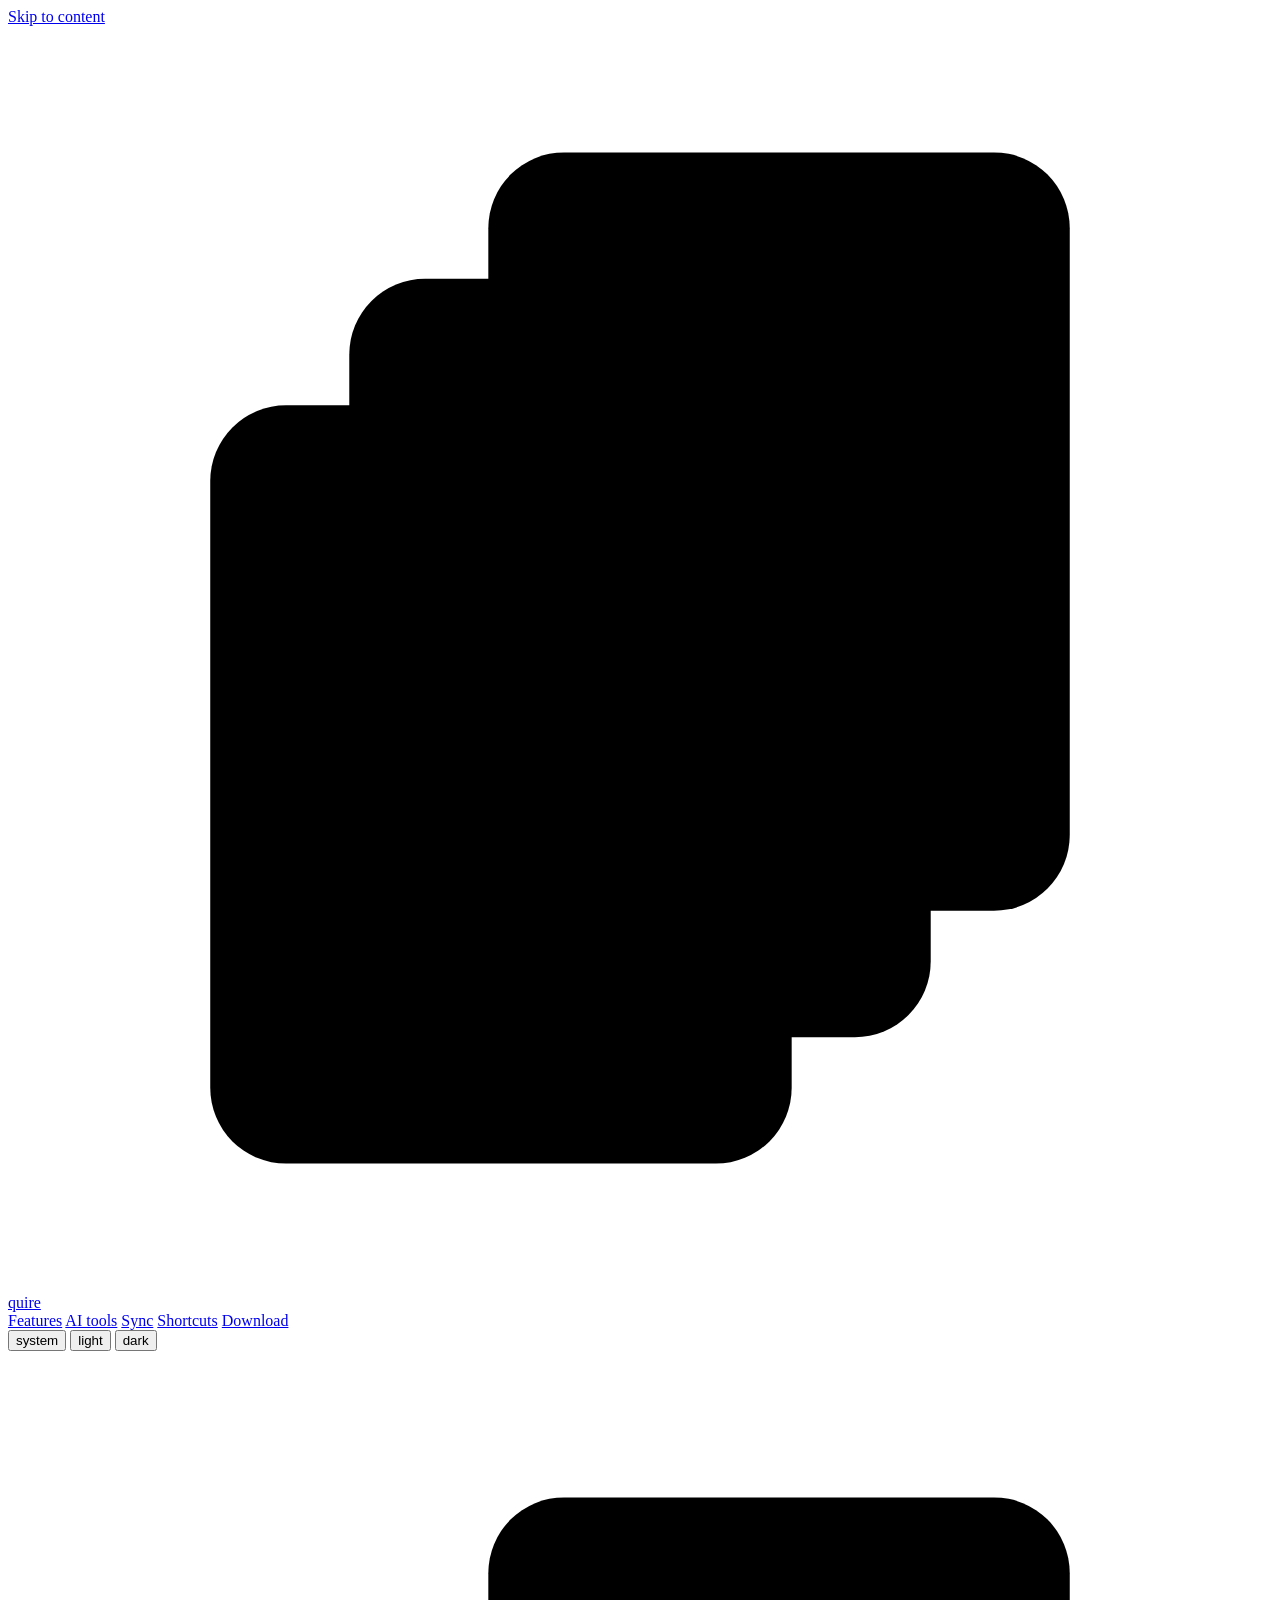
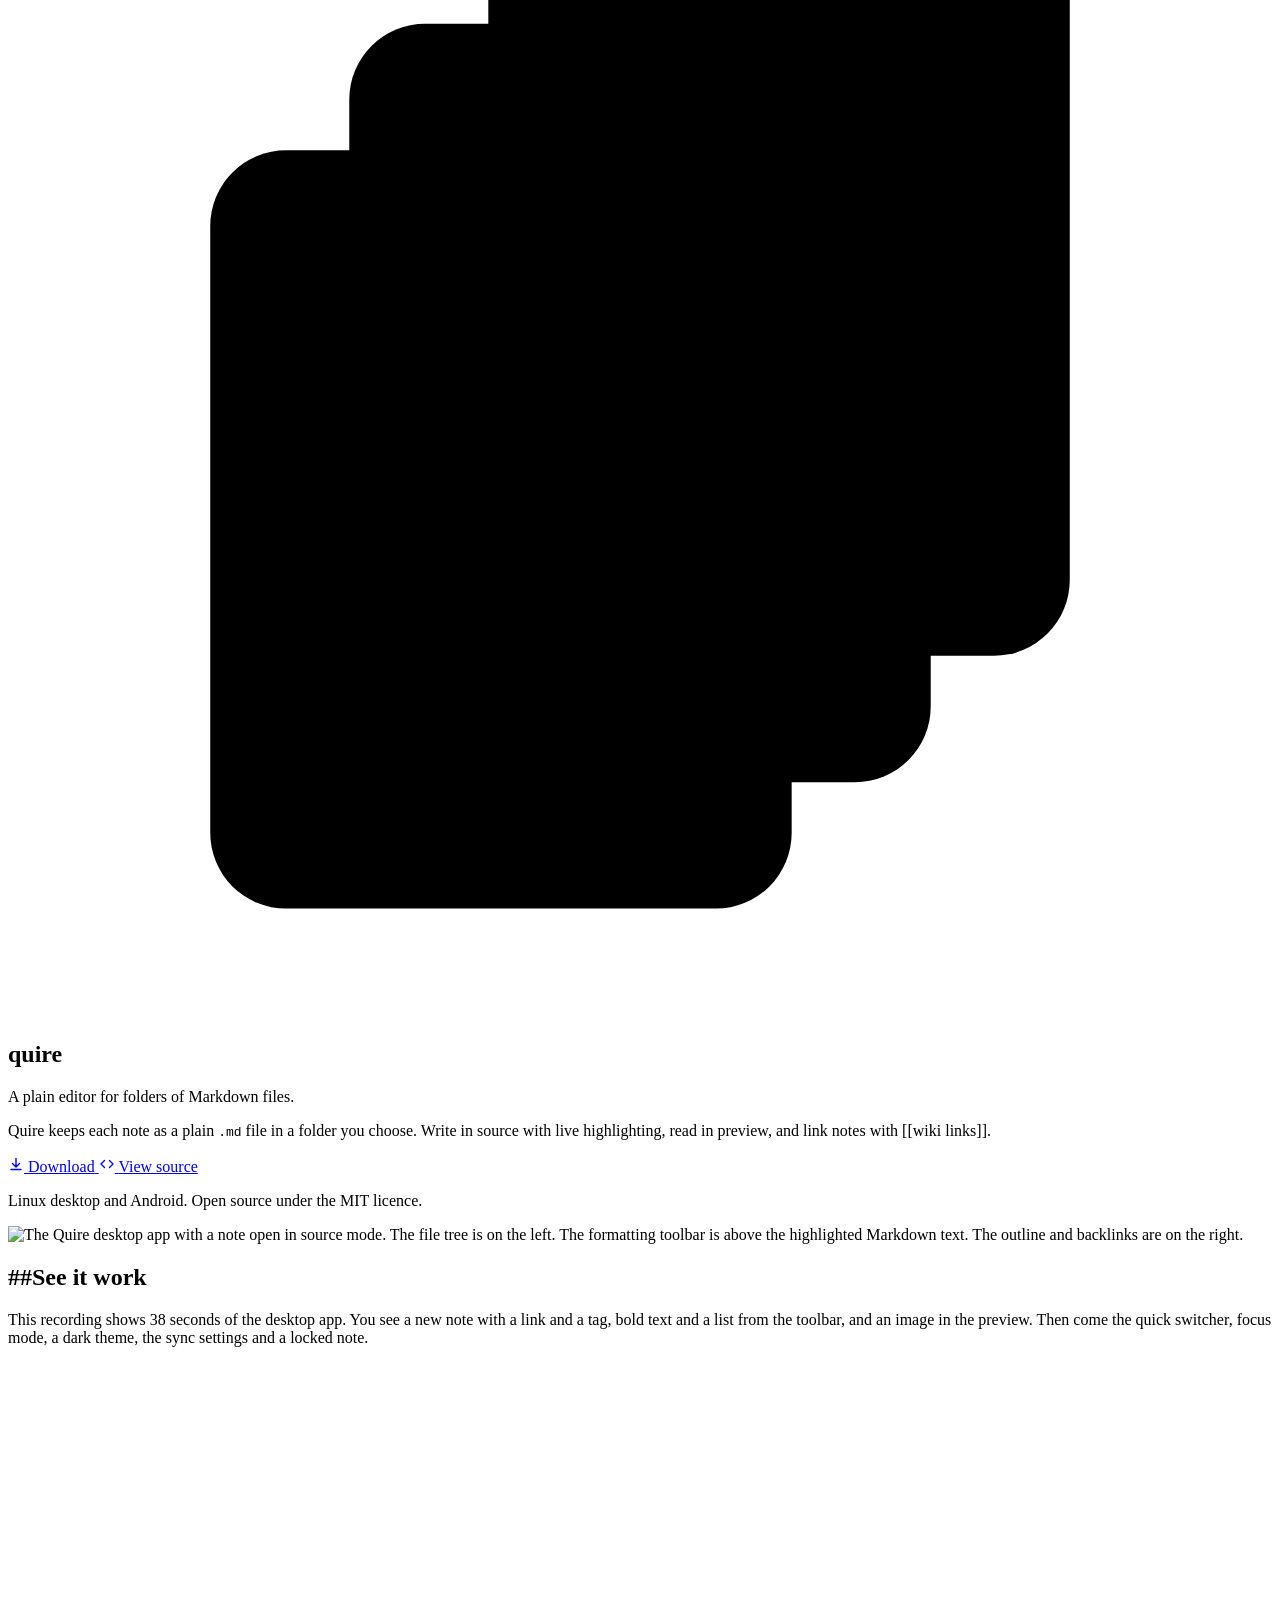
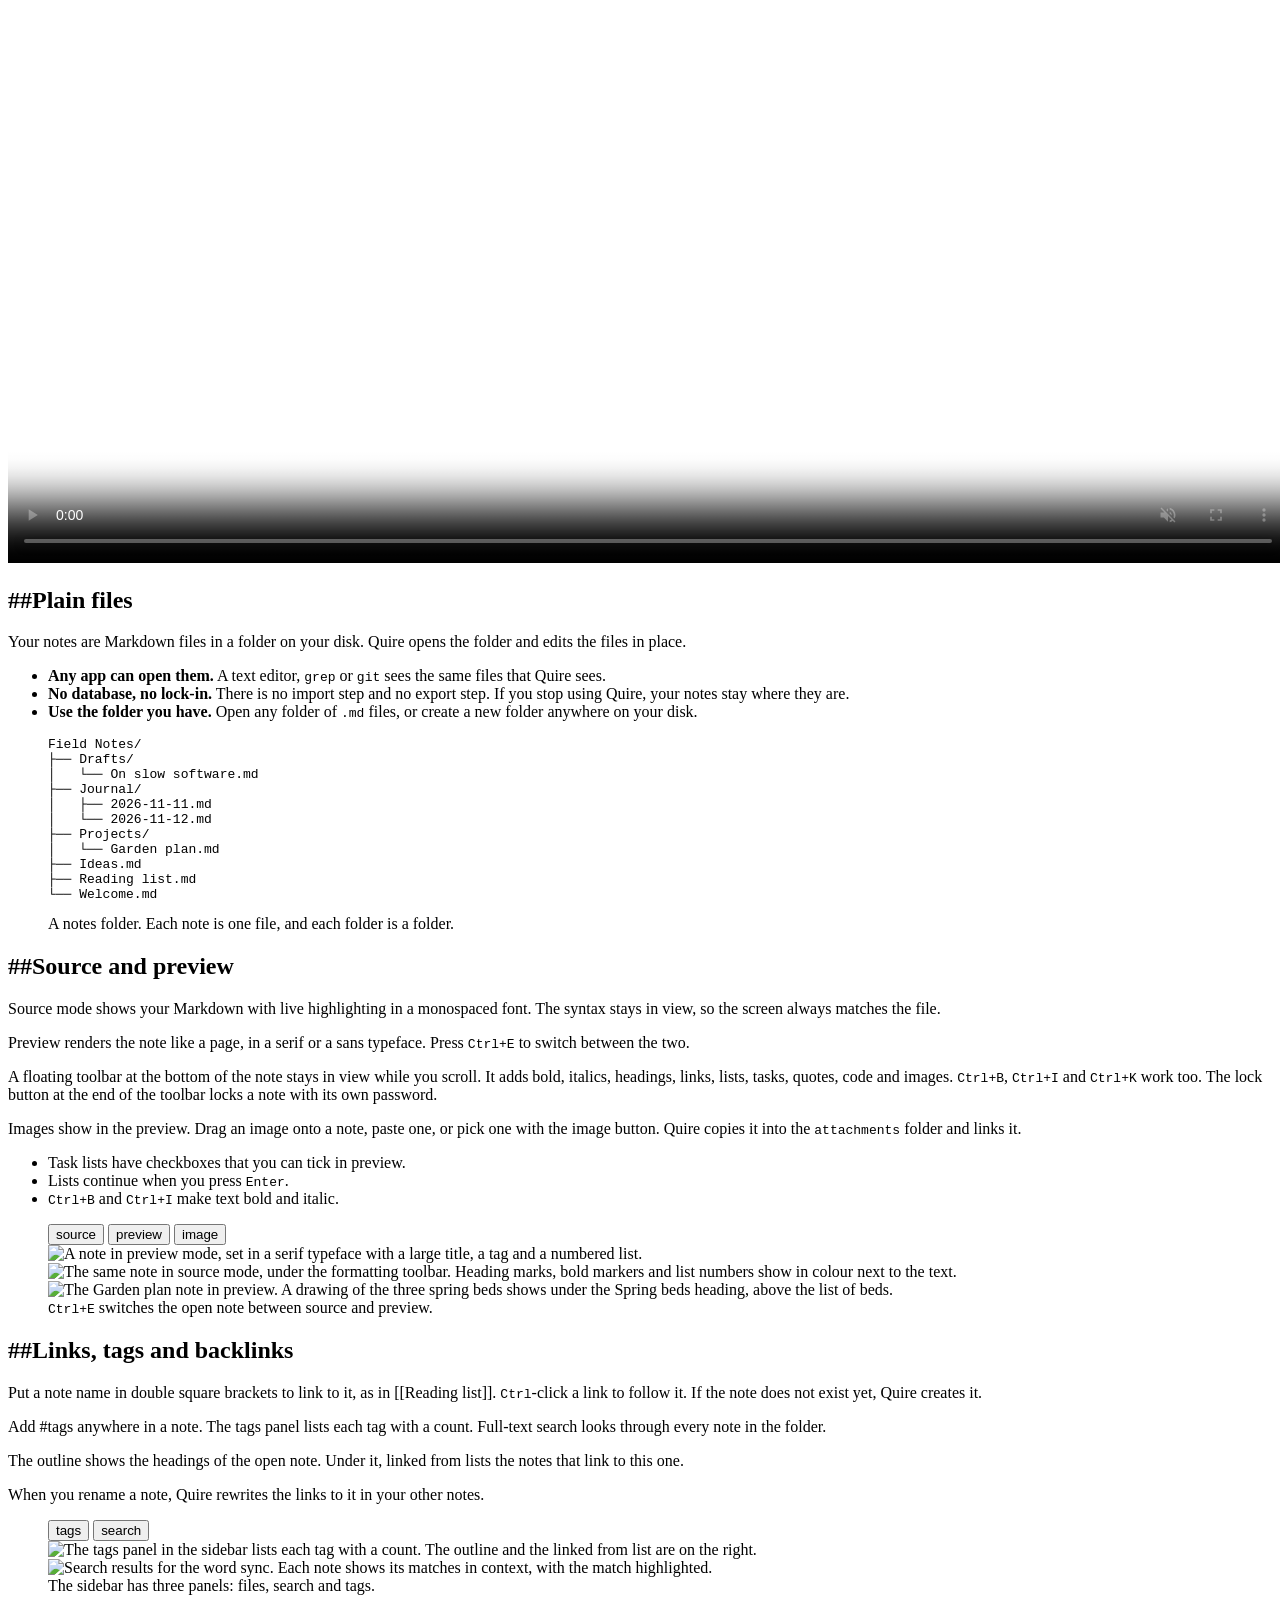
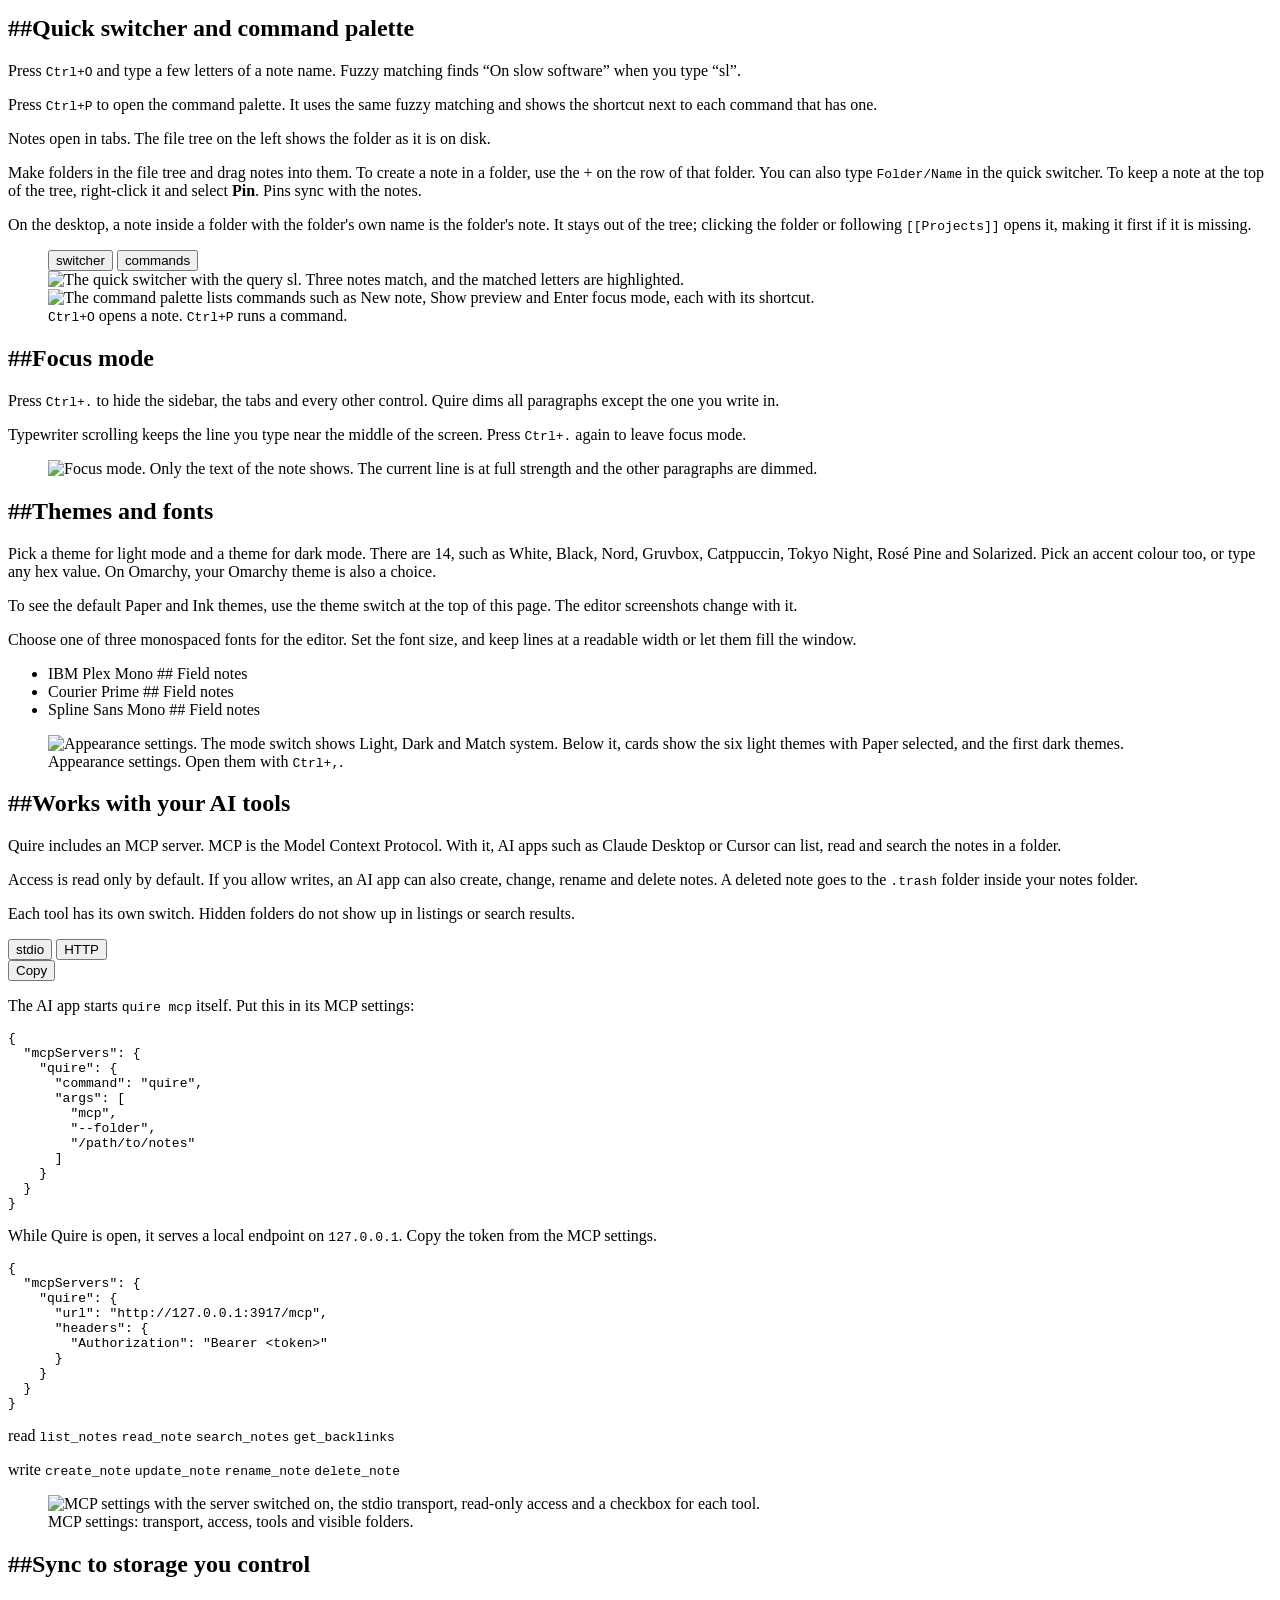
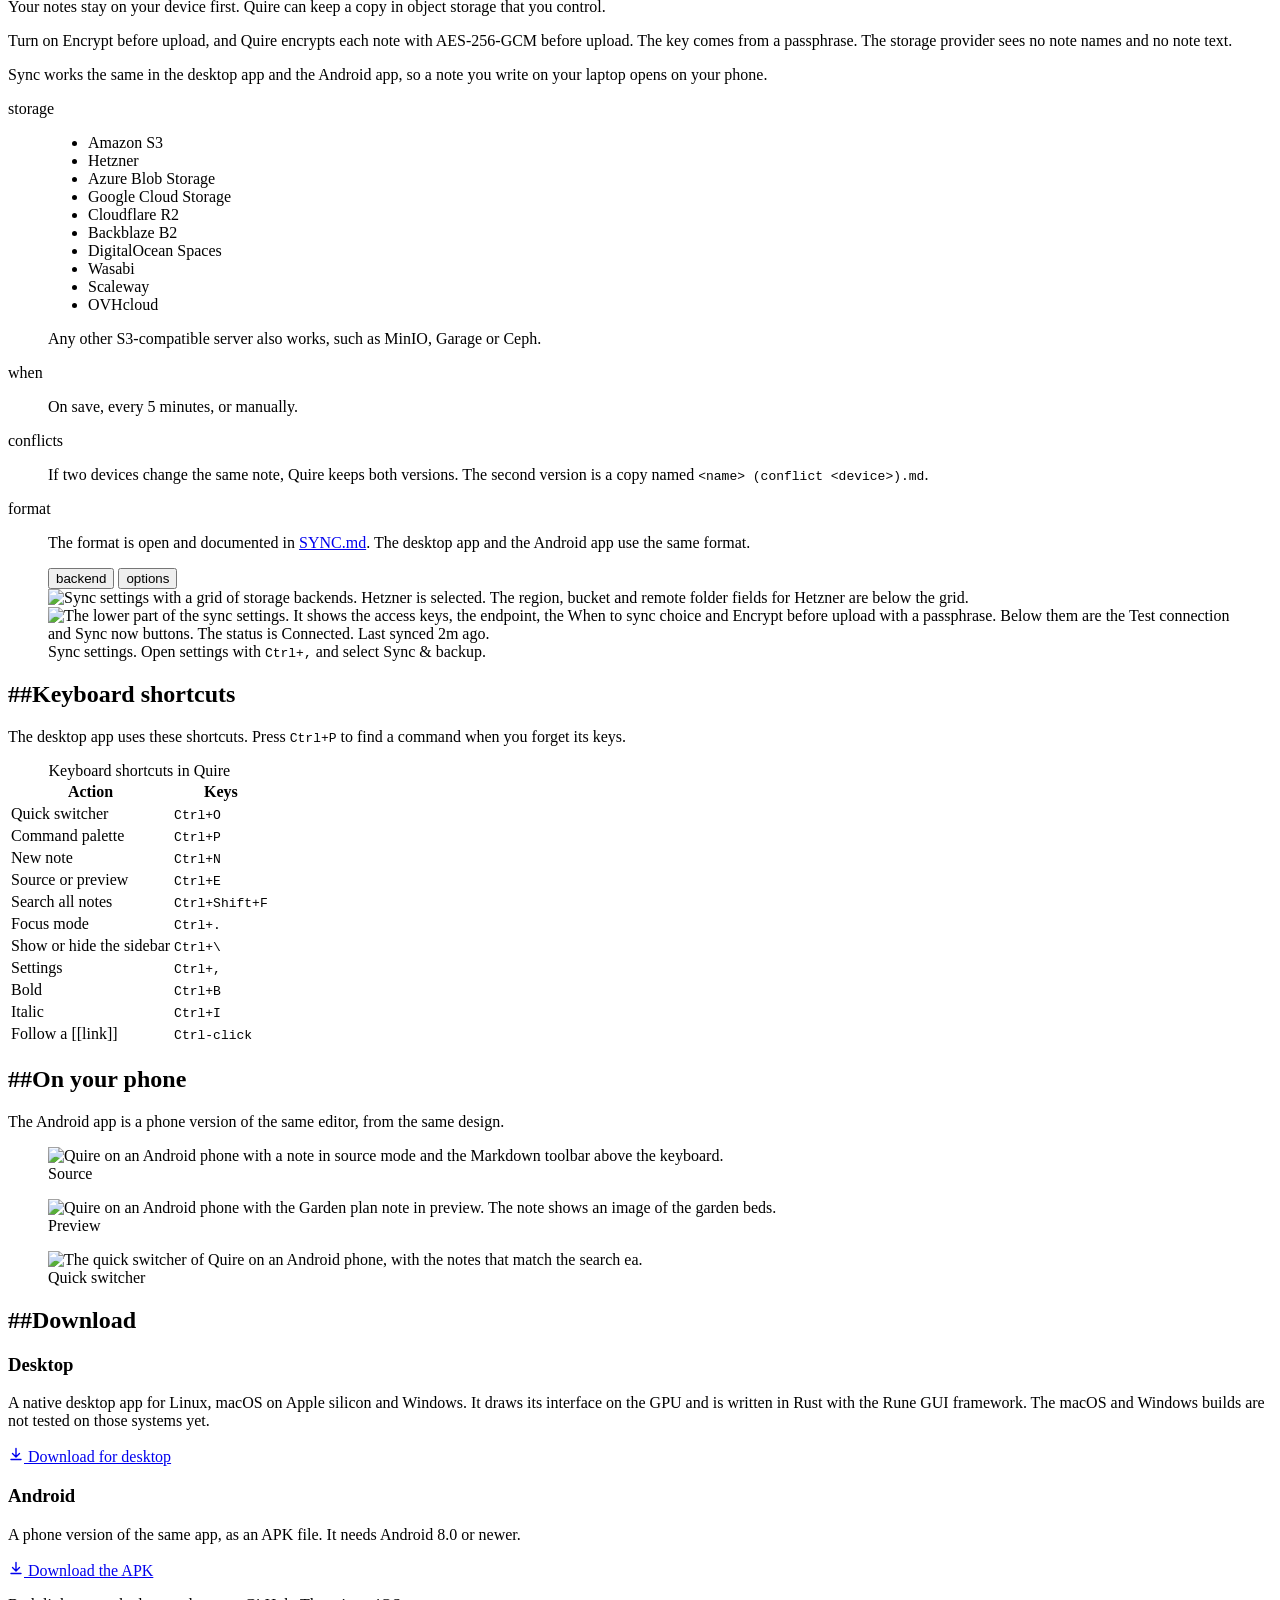
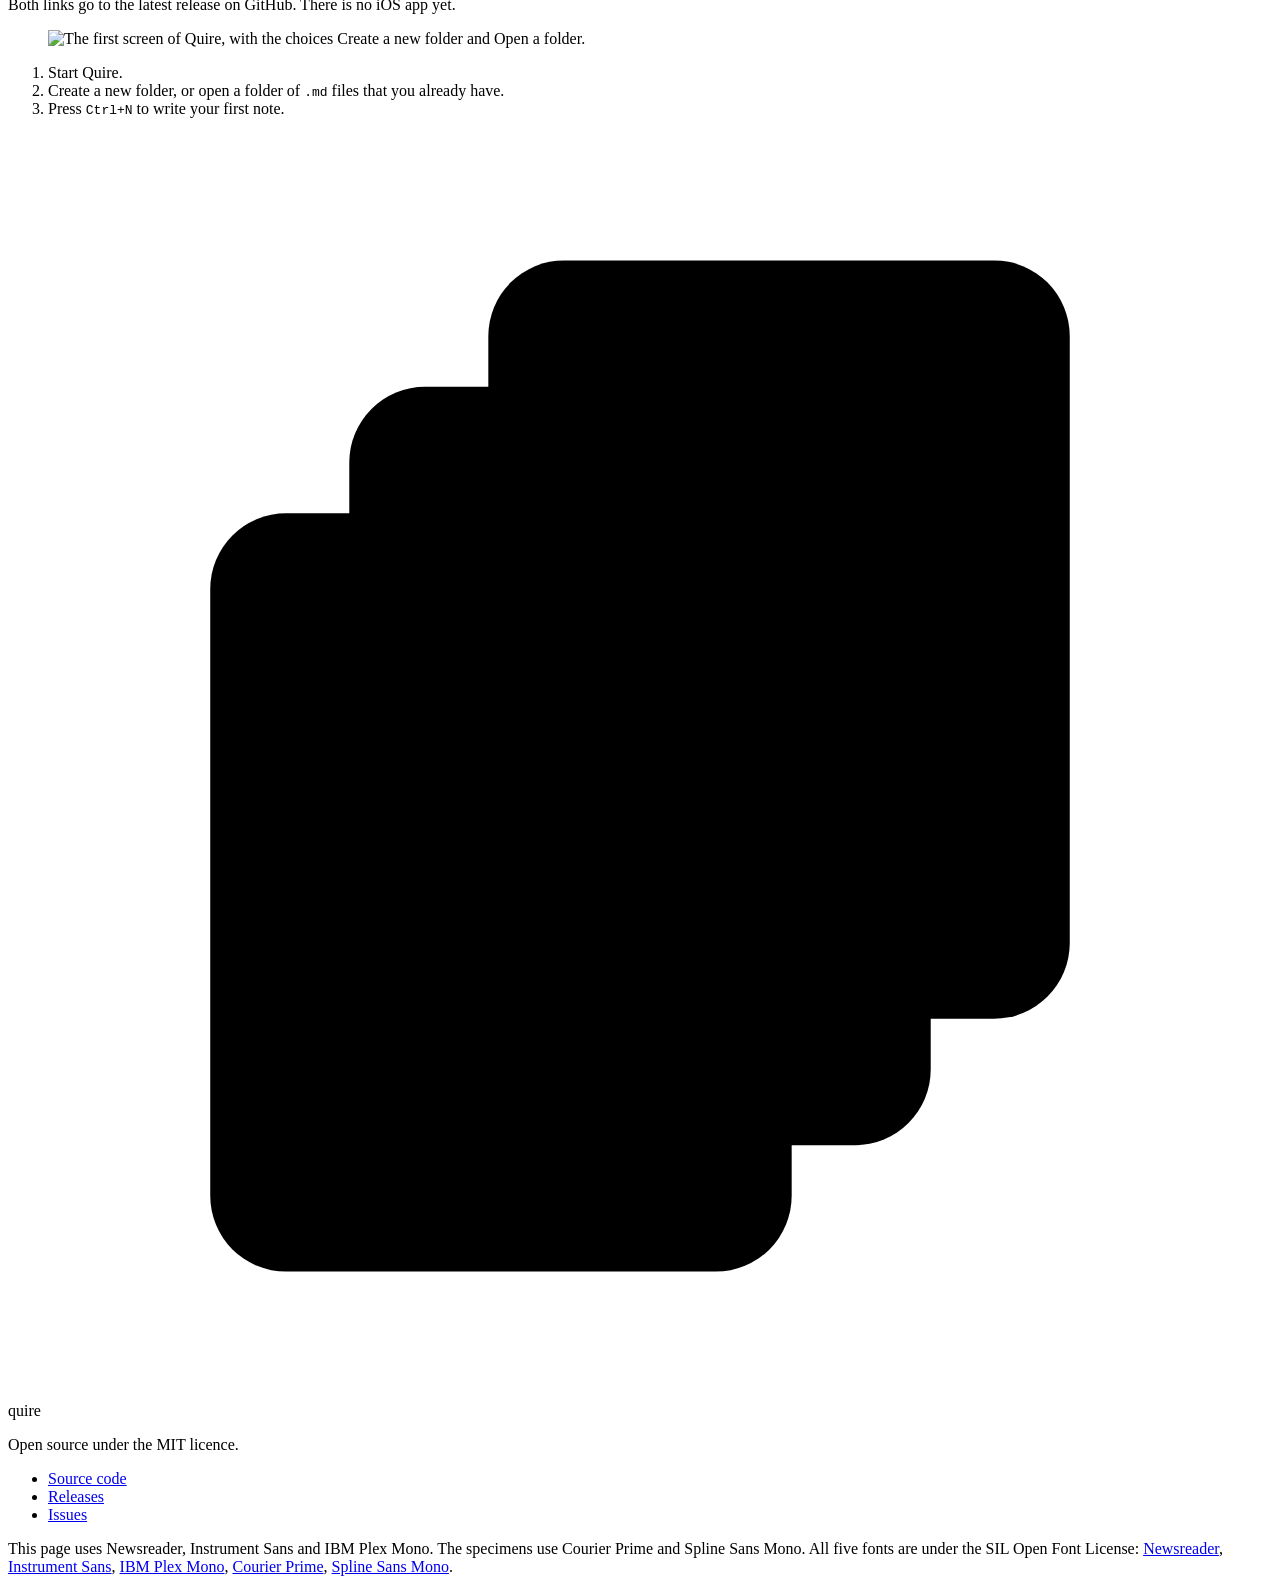
==== site/index.html @ 15ce666a "Add folder notes A note inside a folder with the folder's name is the folder's note. It stays out of" ====
<!doctype html>
<!--
  REPOSITORY URL: data-repo below holds the GitHub repository of Quire.
  site.js builds every source and release link from this one value.
  The Pages workflow replaces the placeholder at deploy time.
-->
<html lang="en" data-repo="https://github.com/bjarneo/quire">
<head>
<meta charset="utf-8">
<meta name="viewport" content="width=device-width, initial-scale=1">
<title>Quire · A plain editor for folders of Markdown files</title>
<meta name="description" content="Quire edits a folder of plain Markdown files on your disk. Wiki links, tags, search, focus mode, sync to storage you control and an MCP server for AI apps. For Linux and Android.">
<meta name="color-scheme" content="light dark">
<meta name="theme-color" content="#f8f5ef" media="(prefers-color-scheme: light)">
<meta name="theme-color" content="#1f1d1a" media="(prefers-color-scheme: dark)">

<!-- SITE URL: crawlers need absolute URLs here. The Pages workflow replaces the placeholder. -->
<link rel="canonical" href="https://bjarneo.github.io/quire/">
<meta property="og:type" content="website">
<meta property="og:site_name" content="Quire">
<meta property="og:title" content="Quire">
<meta property="og:description" content="A plain editor for folders of Markdown files. For Linux and Android.">
<meta property="og:url" content="https://bjarneo.github.io/quire/">
<meta property="og:image" content="https://bjarneo.github.io/quire/assets/og.png">
<meta property="og:image:width" content="1200">
<meta property="og:image:height" content="630">
<meta property="og:image:alt" content="The name Quire above a screenshot of the Quire editor with a Markdown note open.">
<meta name="twitter:card" content="summary_large_image">
<meta name="twitter:title" content="Quire">
<meta name="twitter:description" content="A plain editor for folders of Markdown files. For Linux and Android.">
<meta name="twitter:image" content="https://bjarneo.github.io/quire/assets/og.png">
<meta name="twitter:image:alt" content="The name Quire above a screenshot of the Quire editor with a Markdown note open.">

<link rel="icon" href="favicon-32.png" type="image/png" sizes="32x32">
<link rel="icon" href="favicon.svg" type="image/svg+xml">
<link rel="apple-touch-icon" href="apple-touch-icon.png">
<link rel="preload" href="fonts/newsreader.woff2" as="font" type="font/woff2" crossorigin>
<link rel="preload" href="fonts/instrument-sans.woff2" as="font" type="font/woff2" crossorigin>
<link rel="stylesheet" href="styles.css">
<script>
  (function () {
    var root = document.documentElement, choice = null;
    root.classList.add('js');
    try { choice = window.localStorage.getItem('quire-theme'); } catch (e) {}
    if (choice === 'light' || choice === 'dark') root.setAttribute('data-theme', choice);
  })();
</script>
<script src="site.js" defer></script>
</head>
<body>
<a class="skip" href="#main">Skip to content</a>

<header class="site-header">
  <div class="wrap header-row">
    <a class="lockup lockup--header" href="#top"><svg class="mark" viewBox="0 0 100 100" aria-hidden="true" focusable="false"><rect class="mark-back" x="38" y="10" width="46" height="60" rx="6"/><rect class="mark-mid" x="27" y="20" width="46" height="60" rx="6"/><rect class="mark-front" x="16" y="30" width="46" height="60" rx="6"/></svg><span class="wordmark">quire</span></a>
    <nav class="nav" aria-label="Sections">
      <a href="#plain-files">Features</a>
      <a href="#mcp">AI tools</a>
      <a href="#sync">Sync</a>
      <a href="#shortcuts">Shortcuts</a>
      <a href="#download">Download</a>
    </nav>
    <div class="seg seg--small theme-switch" role="group" aria-label="Colour theme">
      <button type="button" data-theme-choice="system" aria-pressed="true">system</button>
      <button type="button" data-theme-choice="light" aria-pressed="false">light</button>
      <button type="button" data-theme-choice="dark" aria-pressed="false">dark</button>
    </div>
  </div>
</header>

<main id="main">

  <section class="hero" id="top" aria-labelledby="hero-title">
    <div class="wrap hero-text">
      <div class="hero-name">
        <h1 class="lockup lockup--hero" id="hero-title"><svg class="mark" viewBox="0 0 100 100" aria-hidden="true" focusable="false"><rect class="mark-back" x="38" y="10" width="46" height="60" rx="6"/><rect class="mark-mid" x="27" y="20" width="46" height="60" rx="6"/><rect class="mark-front" x="16" y="30" width="46" height="60" rx="6"/></svg><span class="wordmark">quire</span></h1>
        <p class="tagline">A plain editor for folders of Markdown files.</p>
      </div>
      <div class="hero-lede">
        <p class="lede">Quire keeps each note as a plain <code>.md</code> file in a folder you choose. Write in source with live highlighting, read in preview, and link notes with <span class="wl"><span class="wl-b">[[</span>wiki links<span class="wl-b">]]</span></span>.</p>
        <div class="actions">
          <a class="btn btn--primary" href="#download">
            <svg class="icon" width="16" height="16" viewBox="0 0 16 16" aria-hidden="true"><path d="M8 2.5v8M4.5 7.5 8 11l3.5-3.5M3 13.5h10" fill="none" stroke="currentColor" stroke-width="1.4" stroke-linecap="round" stroke-linejoin="round"/></svg>
            <span>Download</span>
          </a>
          <a class="btn btn--quiet" href="#download" data-repo-path="">
            <svg class="icon" width="16" height="16" viewBox="0 0 16 16" aria-hidden="true"><path d="M5.5 4.5 2 8l3.5 3.5M10.5 4.5 14 8l-3.5 3.5" fill="none" stroke="currentColor" stroke-width="1.4" stroke-linecap="round" stroke-linejoin="round"/></svg>
            <span>View source</span>
          </a>
        </div>
        <p class="meta">Linux desktop and Android. Open source under the MIT licence.</p>
      </div>
    </div>
    <div class="hero-stage">
      <div class="wrap">
        <div class="shot shot--hero">
          <picture data-themed>
            <source media="(prefers-color-scheme: dark)" srcset="assets/editor-dark.png">
            <img src="assets/editor-light.png" width="1280" height="800" fetchpriority="high" alt="The Quire desktop app with a note open in source mode. The file tree is on the left. The formatting toolbar is above the highlighted Markdown text. The outline and backlinks are on the right.">
          </picture>
        </div>
      </div>
    </div>
  </section>

  <section class="section" id="watch" aria-labelledby="watch-title">
    <div class="wrap">
      <div class="head">
        <h2 id="watch-title"><span class="md" aria-hidden="true">##</span>See it work</h2>
        <div class="prose">
          <p>This recording shows 38 seconds of the desktop app. You see a new note with a link and a tag, bold text and a list from the toolbar, and an image in the preview. Then come the quick switcher, focus mode, a dark theme, the sync settings and a locked note.</p>
        </div>
      </div>
      <div class="shot shot--video">
        <video data-promo src="assets/quire.mp4" poster="assets/quire-poster.png" width="1280" height="800" muted loop playsinline controls preload="metadata" aria-label="A 38 second recording of the Quire desktop app."></video>
      </div>
    </div>
  </section>

  <section class="section" id="plain-files" aria-labelledby="plain-files-title">
    <div class="wrap split">
      <div class="split-main">
        <h2 id="plain-files-title"><span class="md" aria-hidden="true">##</span>Plain files</h2>
        <p class="statement">Your notes are Markdown files in a folder on your disk. Quire opens the folder and edits the files in place.</p>
        <ul class="points">
          <li><strong>Any app can open them.</strong> A text editor, <code>grep</code> or <code>git</code> sees the same files that Quire sees.</li>
          <li><strong>No database, no lock-in.</strong> There is no import step and no export step. If you stop using Quire, your notes stay where they are.</li>
          <li><strong>Use the folder you have.</strong> Open any folder of <code>.md</code> files, or create a new folder anywhere on your disk.</li>
        </ul>
      </div>
      <figure class="tree">
        <pre role="img" aria-label="A folder named Field Notes. It has the subfolders Drafts, Journal and Projects, each with Markdown notes, and the notes Ideas.md, Reading list.md and Welcome.md at the top level."><code><span class="dir">Field Notes/</span>
<span class="rule">├── </span><span class="dir">Drafts/</span>
<span class="rule">│   └── </span>On slow software<span class="ext">.md</span>
<span class="rule">├── </span><span class="dir">Journal/</span>
<span class="rule">│   ├── </span>2026-11-11<span class="ext">.md</span>
<span class="rule">│   └── </span>2026-11-12<span class="ext">.md</span>
<span class="rule">├── </span><span class="dir">Projects/</span>
<span class="rule">│   └── </span>Garden plan<span class="ext">.md</span>
<span class="rule">├── </span>Ideas<span class="ext">.md</span>
<span class="rule">├── </span>Reading list<span class="ext">.md</span>
<span class="rule">└── </span>Welcome<span class="ext">.md</span></code></pre>
        <figcaption>A notes folder. Each note is one file, and each folder is a folder.</figcaption>
      </figure>
    </div>
  </section>

  <section class="section" id="editing" aria-labelledby="editing-title">
    <div class="wrap">
      <div class="head">
        <h2 id="editing-title"><span class="md" aria-hidden="true">##</span>Source and preview</h2>
        <div class="prose">
          <p>Source mode shows your Markdown with live highlighting in a monospaced font. The syntax stays in view, so the screen always matches the file.</p>
          <p>Preview renders the note like a page, in a serif or a sans typeface. Press <kbd>Ctrl+E</kbd> to switch between the two.</p>
          <p>A floating toolbar at the bottom of the note stays in view while you scroll. It adds bold, italics, headings, links, lists, tasks, quotes, code and images. <kbd>Ctrl+B</kbd>, <kbd>Ctrl+I</kbd> and <kbd>Ctrl+K</kbd> work too. The lock button at the end of the toolbar locks a note with its own password.</p>
          <p>Images show in the preview. Drag an image onto a note, paste one, or pick one with the image button. Quire copies it into the <code>attachments</code> folder and links it.</p>
          <ul class="ticks">
            <li>Task lists have checkboxes that you can tick in preview.</li>
            <li>Lists continue when you press <kbd>Enter</kbd>.</li>
            <li><kbd>Ctrl+B</kbd> and <kbd>Ctrl+I</kbd> make text bold and italic.</li>
          </ul>
        </div>
      </div>
      <figure class="figure" data-switch>
        <div class="figure-bar">
          <div class="seg" role="group" aria-label="Screenshot of the editor">
            <button type="button" data-view="source" aria-pressed="false">source</button>
            <button type="button" data-view="preview" aria-pressed="true">preview</button>
            <button type="button" data-view="image" aria-pressed="false">image</button>
          </div>
        </div>
        <div class="shot stack">
          <picture data-themed data-panel="preview" class="zoom" style="--z-sm: 1.6; --at-sm: 52% 13%">
            <source media="(prefers-color-scheme: dark)" srcset="assets/preview-dark.png">
            <img src="assets/preview-light.png" width="1280" height="800" loading="lazy" decoding="async" alt="A note in preview mode, set in a serif typeface with a large title, a tag and a numbered list.">
          </picture>
          <picture data-themed data-panel="source" class="zoom is-off" style="--z-sm: 1.6; --at-sm: 52% 13%">
            <source media="(prefers-color-scheme: dark)" srcset="assets/editor-dark.png">
            <img src="assets/editor-light.png" width="1280" height="800" loading="lazy" decoding="async" alt="The same note in source mode, under the formatting toolbar. Heading marks, bold markers and list numbers show in colour next to the text.">
          </picture>
          <img data-panel="image" class="zoom is-off" style="--z-sm: 1.6; --at-sm: 52% 13%" src="assets/preview-image.png" width="1280" height="800" loading="lazy" decoding="async" alt="The Garden plan note in preview. A drawing of the three spring beds shows under the Spring beds heading, above the list of beds.">
        </div>
        <figcaption><kbd>Ctrl+E</kbd> switches the open note between source and preview.</figcaption>
      </figure>
    </div>
  </section>

  <section class="section" id="links" aria-labelledby="links-title">
    <div class="wrap">
      <div class="head">
        <h2 id="links-title"><span class="md" aria-hidden="true">##</span>Links, tags and backlinks</h2>
        <div class="prose">
          <p>Put a note name in double square brackets to link to it, as in <span class="wl"><span class="wl-b">[[</span>Reading list<span class="wl-b">]]</span></span>. <kbd>Ctrl</kbd>-click a link to follow it. If the note does not exist yet, Quire creates it.</p>
          <p>Add <span class="tag">#tags</span> anywhere in a note. The tags panel lists each tag with a count. Full-text search looks through every note in the folder.</p>
          <p>The <span class="label">outline</span> shows the headings of the open note. Under it, <span class="label">linked from</span> lists the notes that link to this one.</p>
          <p>When you rename a note, Quire rewrites the links to it in your other notes.</p>
        </div>
      </div>
      <figure class="figure" data-switch>
        <div class="figure-bar">
          <div class="seg" role="group" aria-label="Screenshot of the sidebar">
            <button type="button" data-view="tags" aria-pressed="true">tags</button>
            <button type="button" data-view="search" aria-pressed="false">search</button>
          </div>
        </div>
        <div class="shot stack">
          <img data-panel="tags" class="zoom" style="--z-sm: 1.8; --at-sm: 0% 0%" src="assets/tags.png" width="1280" height="800" loading="lazy" decoding="async" alt="The tags panel in the sidebar lists each tag with a count. The outline and the linked from list are on the right.">
          <img data-panel="search" class="zoom is-off" style="--z-sm: 1.8; --at-sm: 0% 0%" src="assets/search.png" width="1280" height="800" loading="lazy" decoding="async" alt="Search results for the word sync. Each note shows its matches in context, with the match highlighted.">
        </div>
        <figcaption>The sidebar has three panels: files, search and tags.</figcaption>
      </figure>
    </div>
  </section>

  <section class="section" id="navigation" aria-labelledby="navigation-title">
    <div class="wrap">
      <div class="head">
        <h2 id="navigation-title"><span class="md" aria-hidden="true">##</span>Quick switcher and command palette</h2>
        <div class="prose">
          <p>Press <kbd>Ctrl+O</kbd> and type a few letters of a note name. Fuzzy matching finds <q>On slow software</q> when you type <q>sl</q>.</p>
          <p>Press <kbd>Ctrl+P</kbd> to open the command palette. It uses the same fuzzy matching and shows the shortcut next to each command that has one.</p>
          <p>Notes open in tabs. The file tree on the left shows the folder as it is on disk.</p>
          <p>Make folders in the file tree and drag notes into them. To create a note in a folder, use the + on the row of that folder. You can also type <code>Folder/Name</code> in the quick switcher. To keep a note at the top of the tree, right-click it and select <b>Pin</b>. Pins sync with the notes.</p>
          <p>On the desktop, a note inside a folder with the folder's own name is the folder's note. It stays out of the tree; clicking the folder or following <code>[[Projects]]</code> opens it, making it first if it is missing.</p>
        </div>
      </div>
      <figure class="figure" data-switch>
        <div class="figure-bar">
          <div class="seg" role="group" aria-label="Screenshot of the switcher">
            <button type="button" data-view="switcher" aria-pressed="true">switcher</button>
            <button type="button" data-view="commands" aria-pressed="false">commands</button>
          </div>
        </div>
        <div class="shot stack">
          <img data-panel="switcher" class="zoom" style="--z-sm: 2; --at-sm: 50% 15%" src="assets/quick-switcher.png" width="1280" height="800" loading="lazy" decoding="async" alt="The quick switcher with the query sl. Three notes match, and the matched letters are highlighted.">
          <img data-panel="commands" class="zoom is-off" style="--z-sm: 1.6; --at-sm: 50% 27%" src="assets/command-palette.png" width="1280" height="800" loading="lazy" decoding="async" alt="The command palette lists commands such as New note, Show preview and Enter focus mode, each with its shortcut.">
        </div>
        <figcaption><kbd>Ctrl+O</kbd> opens a note. <kbd>Ctrl+P</kbd> runs a command.</figcaption>
      </figure>
    </div>
  </section>

  <section class="section section--focus" id="focus" aria-labelledby="focus-title">
    <div class="wrap">
      <div class="focus-text">
        <h2 id="focus-title"><span class="md" aria-hidden="true">##</span>Focus mode</h2>
        <p>Press <kbd>Ctrl+.</kbd> to hide the sidebar, the tabs and every other control. Quire dims all paragraphs except the one you write in.</p>
        <p>Typewriter scrolling keeps the line you type near the middle of the screen. Press <kbd>Ctrl+.</kbd> again to leave focus mode.</p>
      </div>
      <figure class="focus-figure">
        <img src="assets/focus-mode.png" width="1280" height="800" loading="lazy" decoding="async" alt="Focus mode. Only the text of the note shows. The current line is at full strength and the other paragraphs are dimmed.">
      </figure>
    </div>
  </section>

  <section class="section" id="themes" aria-labelledby="themes-title">
    <div class="wrap split split--wide-figure">
      <div class="split-main">
        <h2 id="themes-title"><span class="md" aria-hidden="true">##</span>Themes and fonts</h2>
        <div class="prose">
          <p>Pick a theme for light mode and a theme for dark mode. There are 14, such as White, Black, Nord, Gruvbox, Catppuccin, Tokyo Night, Rosé Pine and Solarized. Pick an accent colour too, or type any hex value. On Omarchy, your Omarchy theme is also a choice.</p>
          <p>To see the default Paper and Ink themes, use the theme switch at the top of this page. The editor screenshots change with it.</p>
          <p>Choose one of three monospaced fonts for the editor. Set the font size, and keep lines at a readable width or let them fill the window.</p>
        </div>
        <ul class="specimens" aria-label="The three editor fonts">
          <li>
            <span class="label">IBM Plex Mono</span>
            <span class="specimen specimen--plex"><span class="md" aria-hidden="true">##</span> Field notes</span>
          </li>
          <li>
            <span class="label">Courier Prime</span>
            <span class="specimen specimen--courier"><span class="md" aria-hidden="true">##</span> Field notes</span>
          </li>
          <li>
            <span class="label">Spline Sans Mono</span>
            <span class="specimen specimen--spline"><span class="md" aria-hidden="true">##</span> Field notes</span>
          </li>
        </ul>
      </div>
      <figure class="figure">
        <div class="shot">
          <img class="zoom" style="--z: 1.55; --at: 50% 39%; --z-sm: 2; --at-sm: 62.5% 40%" src="assets/settings-appearance.png" width="1280" height="800" loading="lazy" decoding="async" alt="Appearance settings. The mode switch shows Light, Dark and Match system. Below it, cards show the six light themes with Paper selected, and the first dark themes.">
        </div>
        <figcaption>Appearance settings. Open them with <kbd>Ctrl+,</kbd>.</figcaption>
      </figure>
    </div>
  </section>

  <section class="section band band--side" id="mcp" aria-labelledby="mcp-title">
    <div class="wrap">
      <div class="head">
        <h2 id="mcp-title"><span class="md" aria-hidden="true">##</span>Works with your AI tools</h2>
        <div class="prose">
          <p>Quire includes an MCP server. MCP is the Model Context Protocol. With it, AI apps such as Claude Desktop or Cursor can list, read and search the notes in a folder.</p>
          <p>Access is read only by default. If you allow writes, an AI app can also create, change, rename and delete notes. A deleted note goes to the <code>.trash</code> folder inside your notes folder.</p>
          <p>Each tool has its own switch. Hidden folders do not show up in listings or search results.</p>
        </div>
      </div>
      <div class="mcp-grid">
        <div class="config" data-switch>
          <div class="config-bar">
            <div class="seg" role="group" aria-label="Transport">
              <button type="button" data-view="stdio" aria-pressed="true">stdio</button>
              <button type="button" data-view="http" aria-pressed="false">HTTP</button>
            </div>
            <button type="button" class="btn btn--small" data-copy>Copy</button>
          </div>
          <div data-panel="stdio">
            <p class="config-note">The AI app starts <code>quire mcp</code> itself. Put this in its MCP settings:</p>
<pre class="code"><code>{
  "mcpServers": {
    "quire": {
      "command": "quire",
      "args": [
        "mcp",
        "--folder",
        "/path/to/notes"
      ]
    }
  }
}</code></pre>
          </div>
          <div data-panel="http" class="is-off">
            <p class="config-note">While Quire is open, it serves a local endpoint on <code>127.0.0.1</code>. Copy the token from the MCP settings.</p>
<pre class="code"><code>{
  "mcpServers": {
    "quire": {
      "url": "http://127.0.0.1:3917/mcp",
      "headers": {
        "Authorization": "Bearer &lt;token&gt;"
      }
    }
  }
}</code></pre>
          </div>
          <p class="tools"><span class="label">read</span> <code>list_notes</code> <code>read_note</code> <code>search_notes</code> <code>get_backlinks</code></p>
          <p class="tools"><span class="label">write</span> <code>create_note</code> <code>update_note</code> <code>rename_note</code> <code>delete_note</code></p>
          <p class="visually-hidden" role="status" data-copy-status></p>
        </div>
        <figure class="figure">
          <div class="shot">
            <img class="zoom" style="--z: 1.55; --at: 50% 39%; --z-sm: 2; --at-sm: 62.5% 40%" src="assets/settings-mcp.png" width="1280" height="800" loading="lazy" decoding="async" alt="MCP settings with the server switched on, the stdio transport, read-only access and a checkbox for each tool.">
          </div>
          <figcaption>MCP settings: transport, access, tools and visible folders.</figcaption>
        </figure>
      </div>
    </div>
  </section>

  <section class="section" id="sync" aria-labelledby="sync-title">
    <div class="wrap">
      <div class="head">
        <h2 id="sync-title"><span class="md" aria-hidden="true">##</span>Sync to storage you control</h2>
        <div class="prose">
          <p>Your notes stay on your device first. Quire can keep a copy in object storage that you control.</p>
          <p>Turn on Encrypt before upload, and Quire encrypts each note with <span class="nowrap">AES-256-GCM</span> before upload. The key comes from a passphrase. The storage provider sees no note names and no note text.</p>
          <p>Sync works the same in the desktop app and the Android app, so a note you write on your laptop opens on your phone.</p>
        </div>
      </div>
      <div class="sync-grid">
        <dl class="facts">
          <div>
            <dt>storage</dt>
            <dd>
              <ul class="chips" aria-label="Storage backends">
                <li>Amazon S3</li>
                <li>Hetzner</li>
                <li>Azure Blob Storage</li>
                <li>Google Cloud Storage</li>
                <li>Cloudflare R2</li>
                <li>Backblaze B2</li>
                <li>DigitalOcean Spaces</li>
                <li>Wasabi</li>
                <li>Scaleway</li>
                <li>OVHcloud</li>
              </ul>
              <p>Any other S3-compatible server also works, such as MinIO, Garage or Ceph.</p>
            </dd>
          </div>
          <div>
            <dt>when</dt>
            <dd><p>On save, every 5 minutes, or manually.</p></dd>
          </div>
          <div>
            <dt>conflicts</dt>
            <dd><p>If two devices change the same note, Quire keeps both versions. The second version is a copy named <code>&lt;name&gt; (conflict &lt;device&gt;).md</code>.</p></dd>
          </div>
          <div>
            <dt>format</dt>
            <dd><p>The format is open and documented in <a href="https://github.com/bjarneo/quire/blob/main/SYNC.md" data-repo-path="/blob/main/SYNC.md">SYNC.md</a>. The desktop app and the Android app use the same format.</p></dd>
          </div>
        </dl>
        <figure class="figure" data-switch>
          <div class="figure-bar">
            <div class="seg" role="group" aria-label="Screenshot of the sync settings">
              <button type="button" data-view="backend" aria-pressed="true">backend</button>
              <button type="button" data-view="options" aria-pressed="false">options</button>
            </div>
          </div>
          <div class="shot stack">
            <img data-panel="backend" class="zoom" style="--z: 1.55; --at: 50% 39%; --z-sm: 2; --at-sm: 62.5% 40%" src="assets/settings-sync.png" width="1280" height="800" loading="lazy" decoding="async" alt="Sync settings with a grid of storage backends. Hetzner is selected. The region, bucket and remote folder fields for Hetzner are below the grid.">
            <img data-panel="options" class="zoom is-off" style="--z: 1.55; --at: 50% 39%; --z-sm: 2; --at-sm: 62.5% 57.5%" src="assets/settings-sync-2.png" width="1280" height="800" loading="lazy" decoding="async" alt="The lower part of the sync settings. It shows the access keys, the endpoint, the When to sync choice and Encrypt before upload with a passphrase. Below them are the Test connection and Sync now buttons. The status is Connected. Last synced 2m ago.">
          </div>
          <figcaption>Sync settings. Open settings with <kbd>Ctrl+,</kbd> and select Sync &amp; backup.</figcaption>
        </figure>
      </div>
    </div>
  </section>

  <section class="section" id="shortcuts" aria-labelledby="shortcuts-title">
    <div class="wrap split split--table">
      <div class="split-main">
        <h2 id="shortcuts-title"><span class="md" aria-hidden="true">##</span>Keyboard shortcuts</h2>
        <p class="prose-p">The desktop app uses these shortcuts. Press <kbd>Ctrl+P</kbd> to find a command when you forget its keys.</p>
      </div>
      <table class="keys">
        <caption class="visually-hidden">Keyboard shortcuts in Quire</caption>
        <thead>
          <tr><th scope="col">Action</th><th scope="col">Keys</th></tr>
        </thead>
        <tbody>
          <tr><td>Quick switcher</td><td><kbd>Ctrl+O</kbd></td></tr>
          <tr><td>Command palette</td><td><kbd>Ctrl+P</kbd></td></tr>
          <tr><td>New note</td><td><kbd>Ctrl+N</kbd></td></tr>
          <tr><td>Source or preview</td><td><kbd>Ctrl+E</kbd></td></tr>
          <tr><td>Search all notes</td><td><kbd>Ctrl+Shift+F</kbd></td></tr>
          <tr><td>Focus mode</td><td><kbd>Ctrl+.</kbd></td></tr>
          <tr><td>Show or hide the sidebar</td><td><kbd>Ctrl+\</kbd></td></tr>
          <tr><td>Settings</td><td><kbd>Ctrl+,</kbd></td></tr>
          <tr><td>Bold</td><td><kbd>Ctrl+B</kbd></td></tr>
          <tr><td>Italic</td><td><kbd>Ctrl+I</kbd></td></tr>
          <tr><td>Follow a <span class="wl"><span class="wl-b">[[</span>link<span class="wl-b">]]</span></span></td><td><kbd>Ctrl-click</kbd></td></tr>
        </tbody>
      </table>
    </div>
  </section>

  <!--
    PHONE SCREENSHOTS: this section stays hidden while data-phone-shots="off".
    To show it, add the three images to assets/ and change the value to "on".
  -->
  <section class="section" id="android" data-phone-shots="on" aria-labelledby="android-title">
    <div class="wrap">
      <div class="head">
        <h2 id="android-title"><span class="md" aria-hidden="true">##</span>On your phone</h2>
        <div class="prose">
          <p>The Android app is a phone version of the same editor, from the same design.</p>
        </div>
      </div>
      <div class="phones">
        <figure class="phone">
          <img src="assets/phone-editor.png" width="1080" height="2400" loading="lazy" decoding="async" alt="Quire on an Android phone with a note in source mode and the Markdown toolbar above the keyboard.">
          <figcaption>Source</figcaption>
        </figure>
        <figure class="phone">
          <img src="assets/phone-preview.png" width="1080" height="2400" loading="lazy" decoding="async" alt="Quire on an Android phone with the Garden plan note in preview. The note shows an image of the garden beds.">
          <figcaption>Preview</figcaption>
        </figure>
        <figure class="phone">
          <img src="assets/phone-switcher.png" width="1080" height="2400" loading="lazy" decoding="async" alt="The quick switcher of Quire on an Android phone, with the notes that match the search ea.">
          <figcaption>Quick switcher</figcaption>
        </figure>
      </div>
    </div>
  </section>

  <section class="section band band--desk" id="download" aria-labelledby="download-title">
    <div class="wrap">
      <h2 id="download-title"><span class="md" aria-hidden="true">##</span>Download</h2>
      <div class="download-grid">
        <div class="platforms">
          <div class="platform">
            <h3>Desktop</h3>
            <p>A native desktop app for Linux, macOS on Apple silicon and Windows. It draws its interface on the GPU and is written in Rust with the Rune GUI framework. The macOS and Windows builds are not tested on those systems yet.</p>
            <a class="btn btn--primary" href="#download" data-repo-path="/releases/latest">
              <svg class="icon" width="16" height="16" viewBox="0 0 16 16" aria-hidden="true"><path d="M8 2.5v8M4.5 7.5 8 11l3.5-3.5M3 13.5h10" fill="none" stroke="currentColor" stroke-width="1.4" stroke-linecap="round" stroke-linejoin="round"/></svg>
              <span>Download for desktop</span>
            </a>
          </div>
          <div class="platform">
            <h3>Android</h3>
            <p>A phone version of the same app, as an APK file. It needs Android 8.0 or newer.</p>
            <a class="btn btn--primary" href="#download" data-repo-path="/releases/latest">
              <svg class="icon" width="16" height="16" viewBox="0 0 16 16" aria-hidden="true"><path d="M8 2.5v8M4.5 7.5 8 11l3.5-3.5M3 13.5h10" fill="none" stroke="currentColor" stroke-width="1.4" stroke-linecap="round" stroke-linejoin="round"/></svg>
              <span>Download the APK</span>
            </a>
          </div>
          <p class="aside">Both links go to the latest release on GitHub. There is no iOS app yet.</p>
        </div>
        <div class="first-steps">
          <figure class="figure">
            <div class="shot">
              <img class="zoom" style="--z: 1.7; --at: 50% 46%; --z-sm: 2.2; --at-sm: 50% 42%" src="assets/welcome.png" width="1280" height="800" loading="lazy" decoding="async" alt="The first screen of Quire, with the choices Create a new folder and Open a folder.">
            </div>
          </figure>
          <ol class="steps">
            <li>Start Quire.</li>
            <li>Create a new folder, or open a folder of <code>.md</code> files that you already have.</li>
            <li>Press <kbd>Ctrl+N</kbd> to write your first note.</li>
          </ol>
        </div>
      </div>
    </div>
  </section>

</main>

<footer class="site-footer">
  <div class="wrap footer-grid">
    <div>
      <p class="lockup lockup--footer"><svg class="mark" viewBox="0 0 100 100" aria-hidden="true" focusable="false"><rect class="mark-back" x="38" y="10" width="46" height="60" rx="6"/><rect class="mark-mid" x="27" y="20" width="46" height="60" rx="6"/><rect class="mark-front" x="16" y="30" width="46" height="60" rx="6"/></svg><span class="wordmark">quire</span></p>
      <p class="footer-line">Open source under the MIT licence.</p>
    </div>
    <ul class="footer-links">
      <li><a href="#download" data-repo-path="">Source code</a></li>
      <li><a href="#download" data-repo-path="/releases">Releases</a></li>
      <li><a href="#download" data-repo-path="/issues">Issues</a></li>
    </ul>
    <p class="footer-fonts">This page uses Newsreader, Instrument Sans and IBM Plex Mono. The specimens use Courier Prime and Spline Sans Mono. All five fonts are under the SIL Open Font License: <a href="fonts/OFL-newsreader.txt">Newsreader</a>, <a href="fonts/OFL-instrumentsans.txt">Instrument Sans</a>, <a href="fonts/OFL-ibmplexmono.txt">IBM Plex Mono</a>, <a href="fonts/OFL-courierprime.txt">Courier Prime</a>, <a href="fonts/OFL-splinesansmono.txt">Spline Sans Mono</a>.</p>
  </div>
</footer>
</body>
</html>
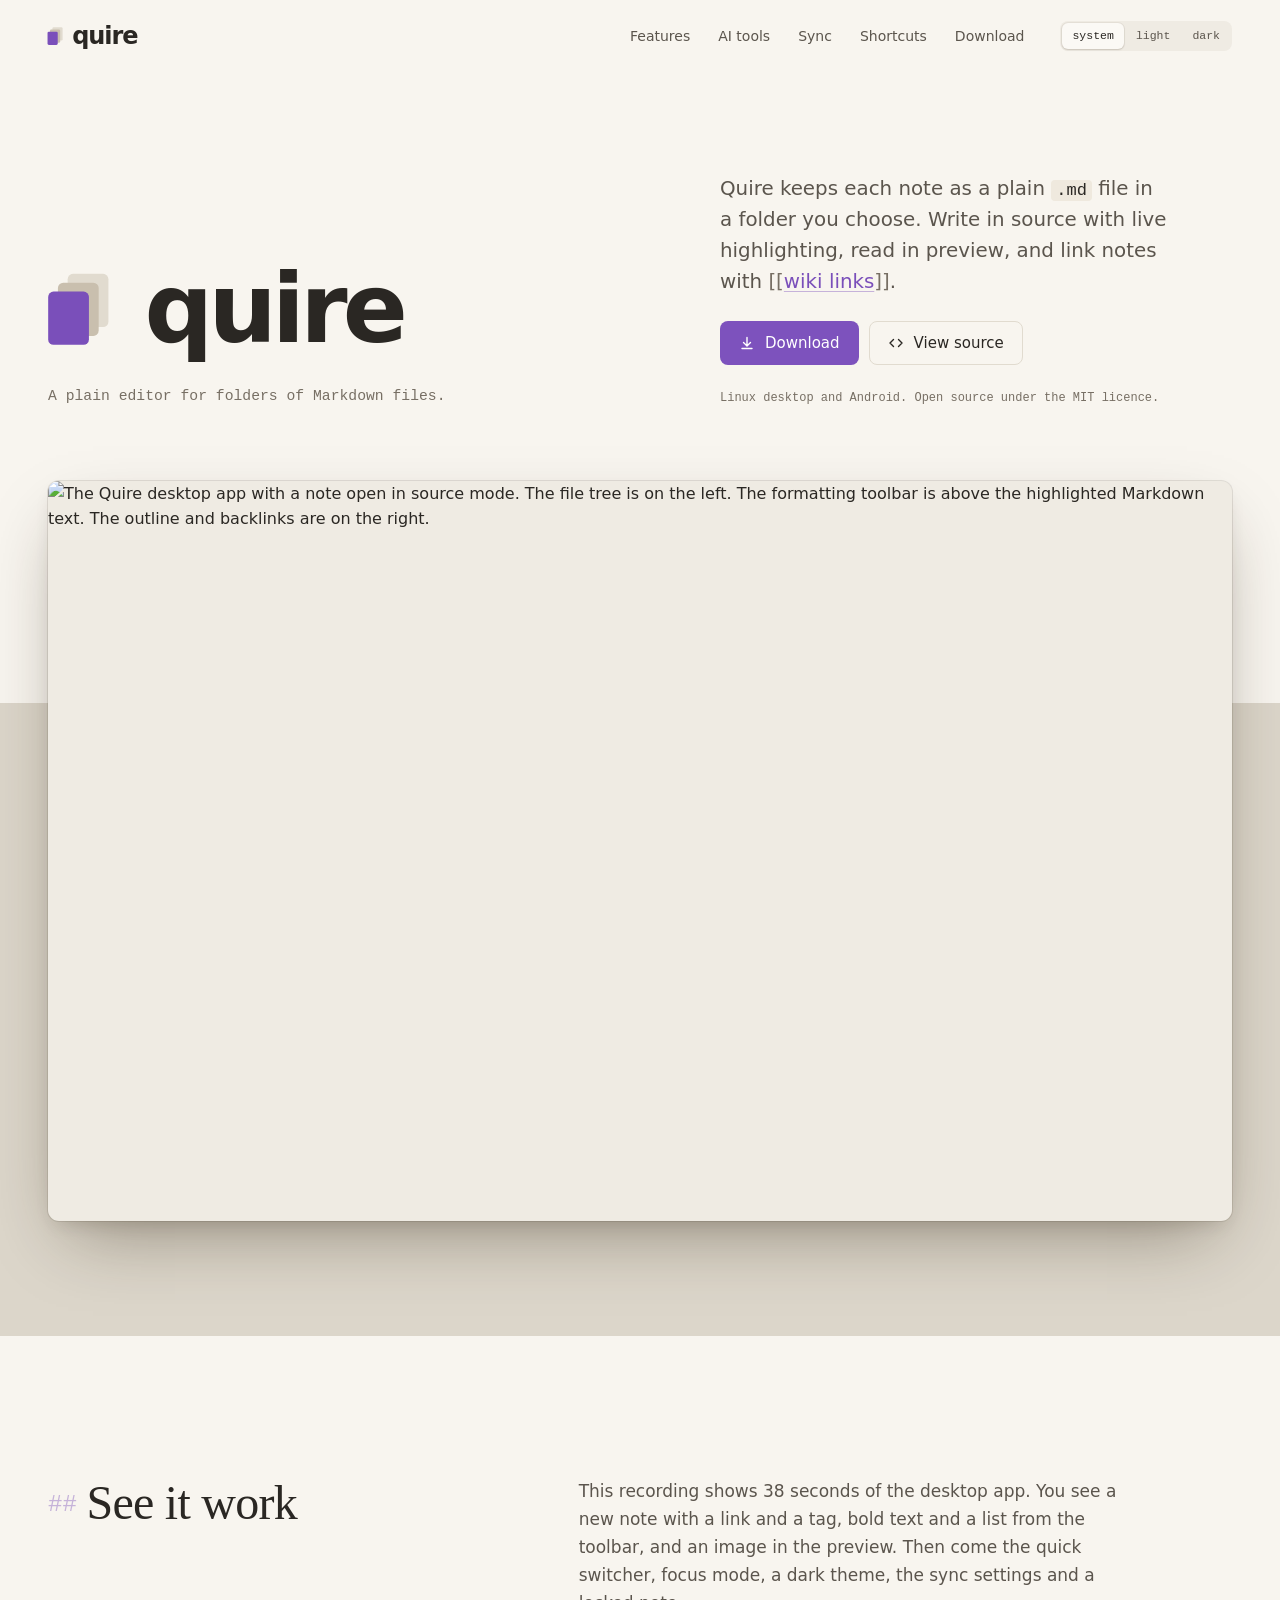
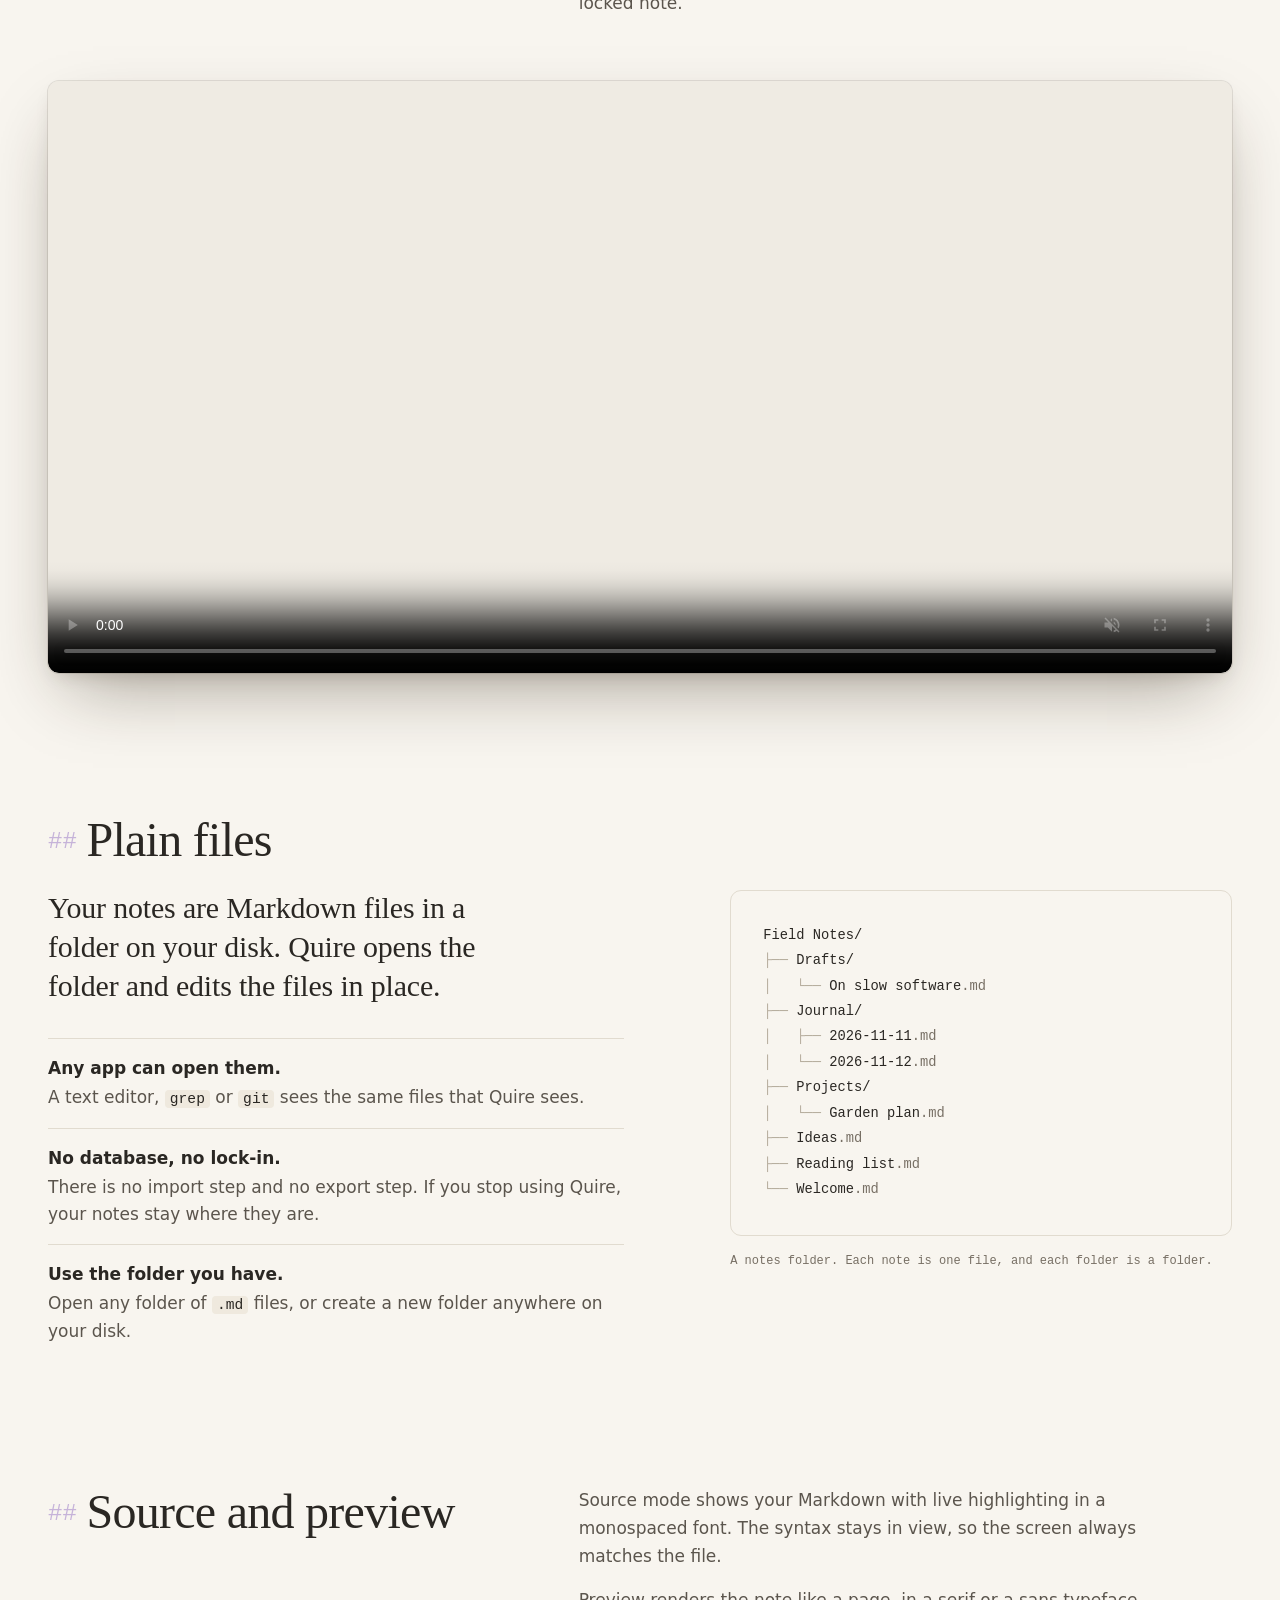
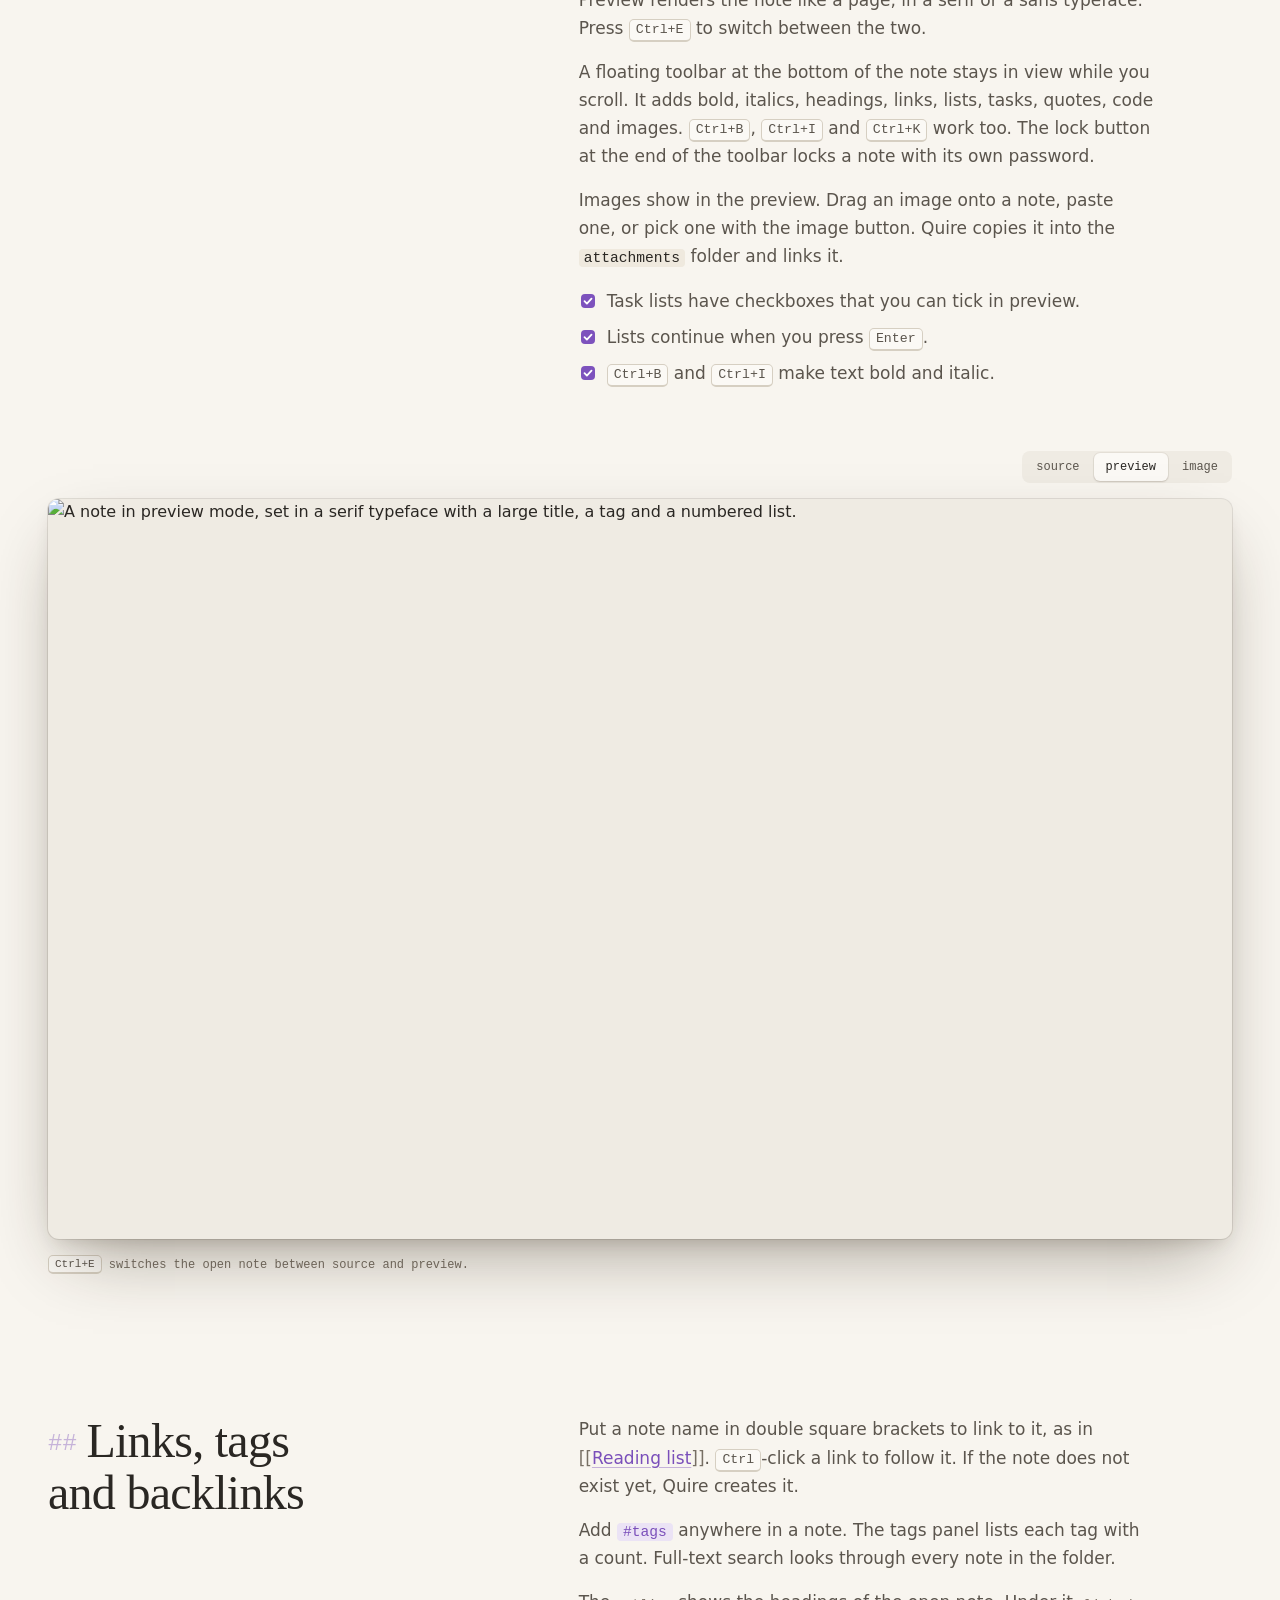
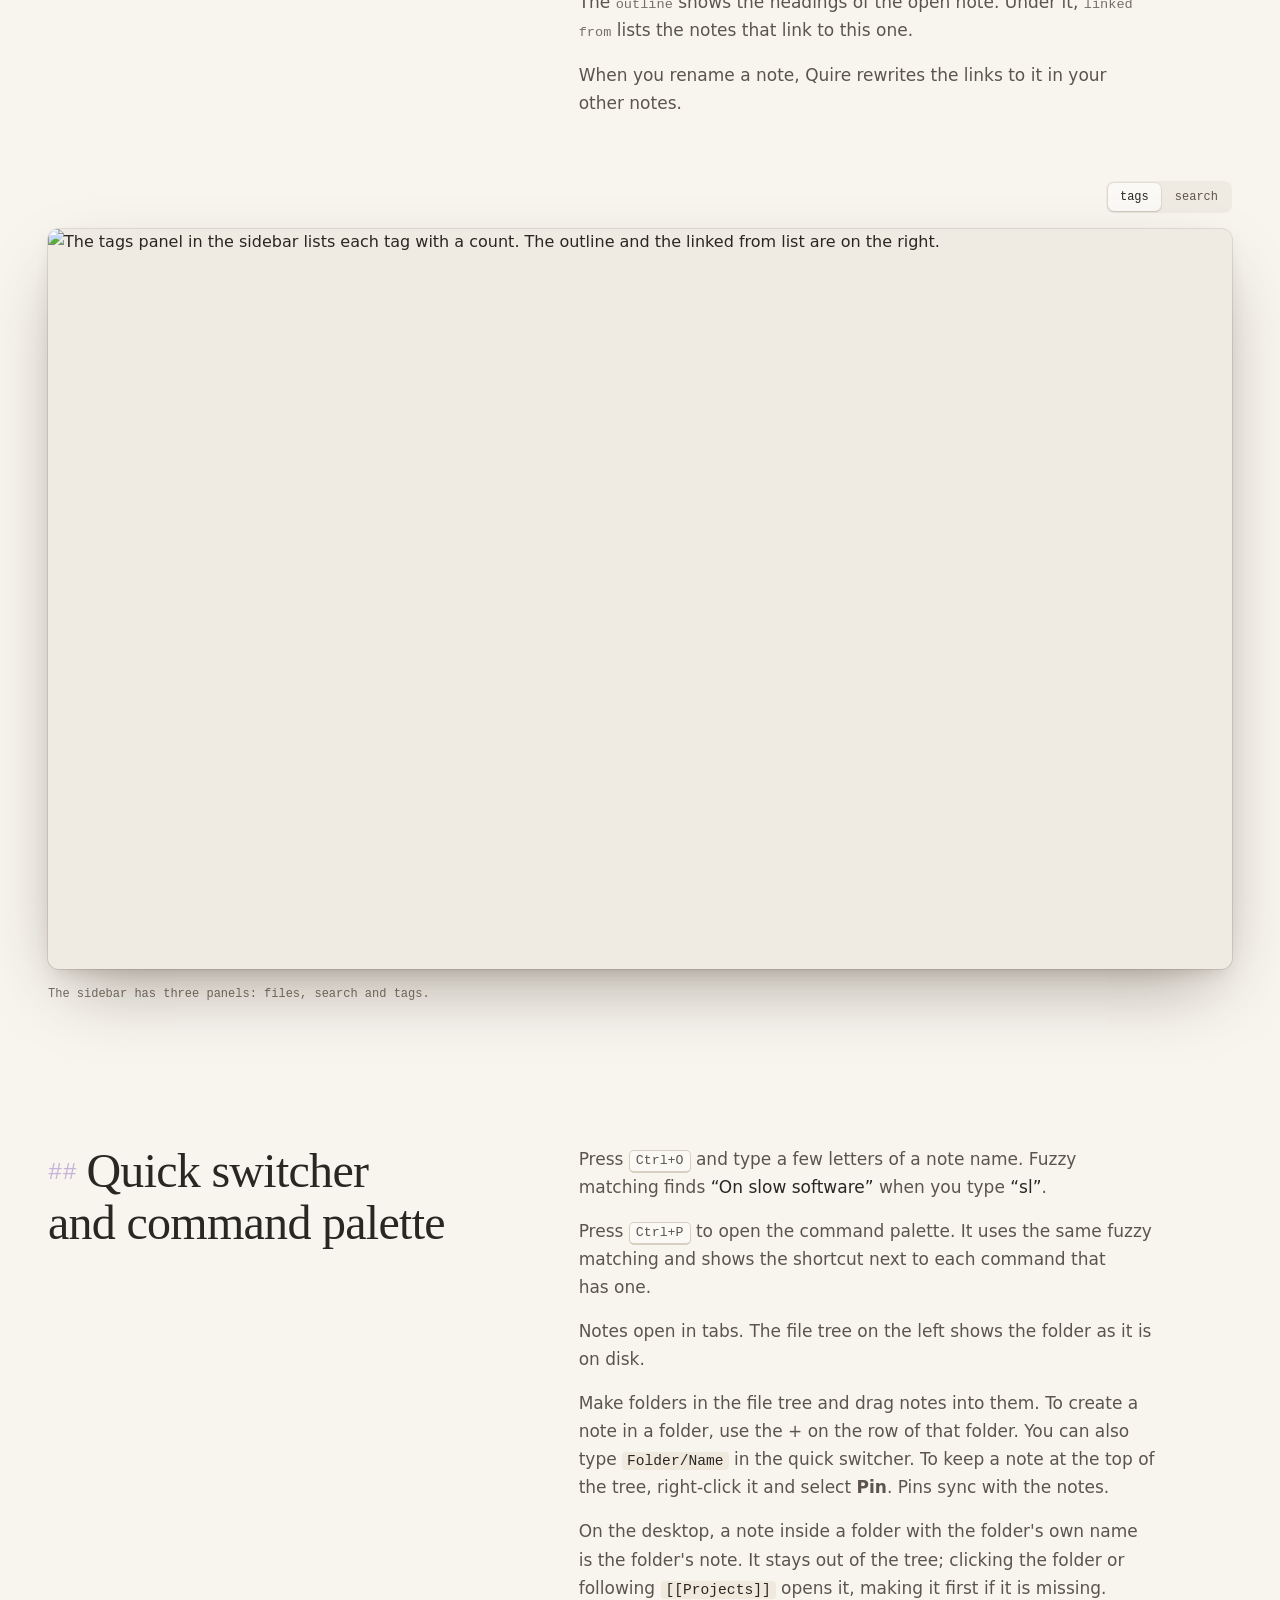
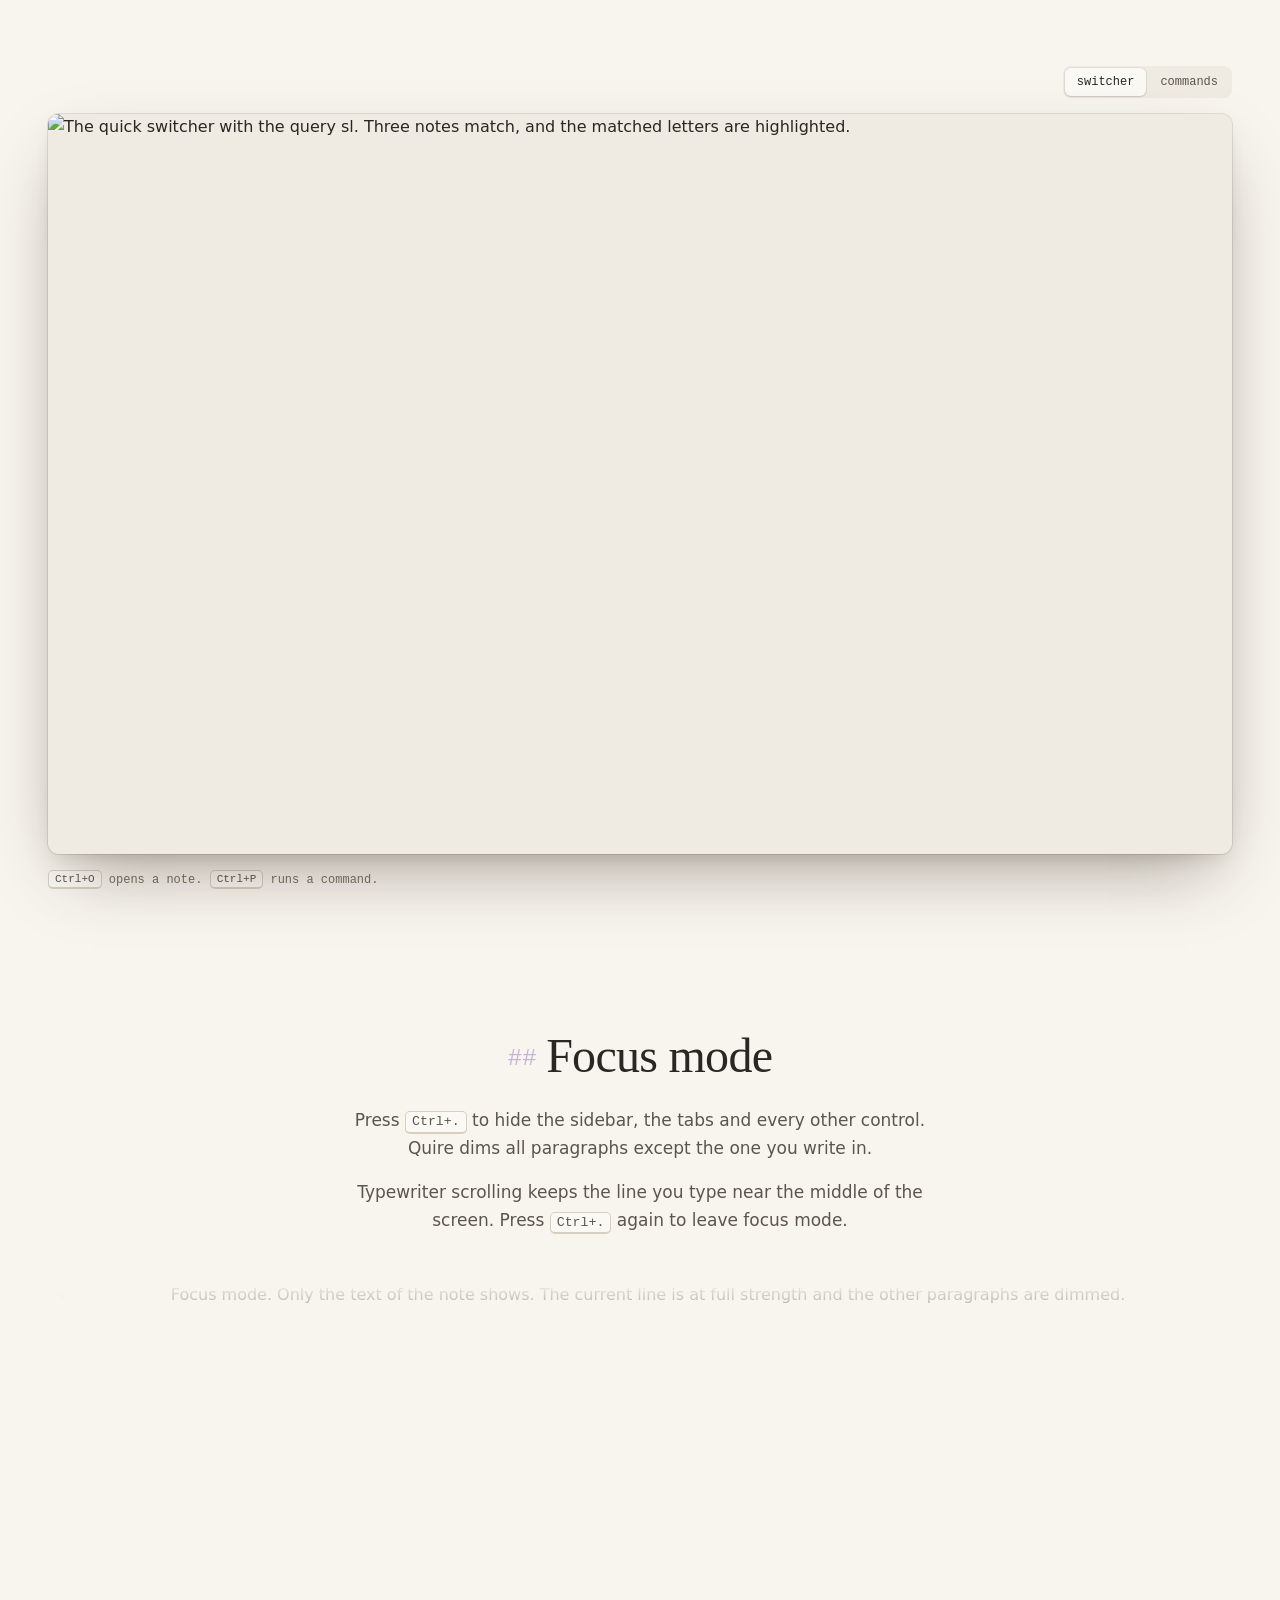
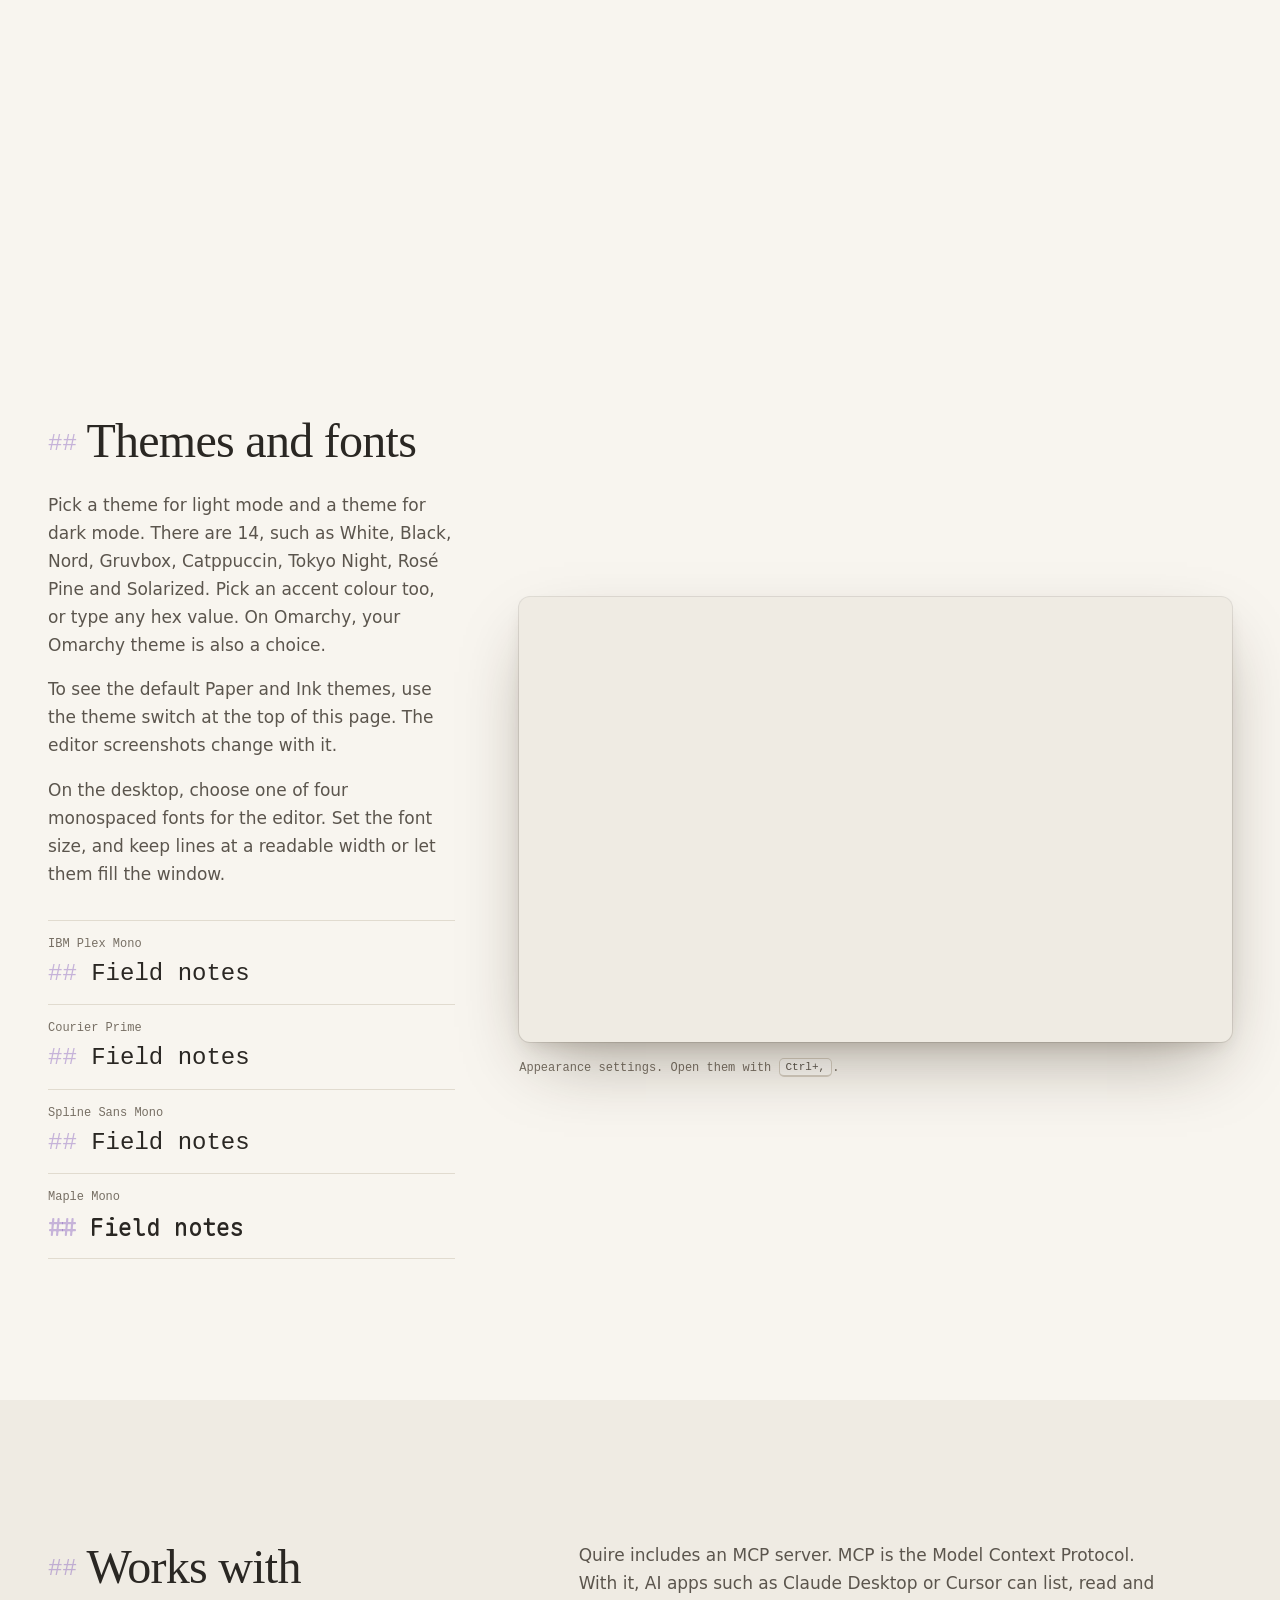
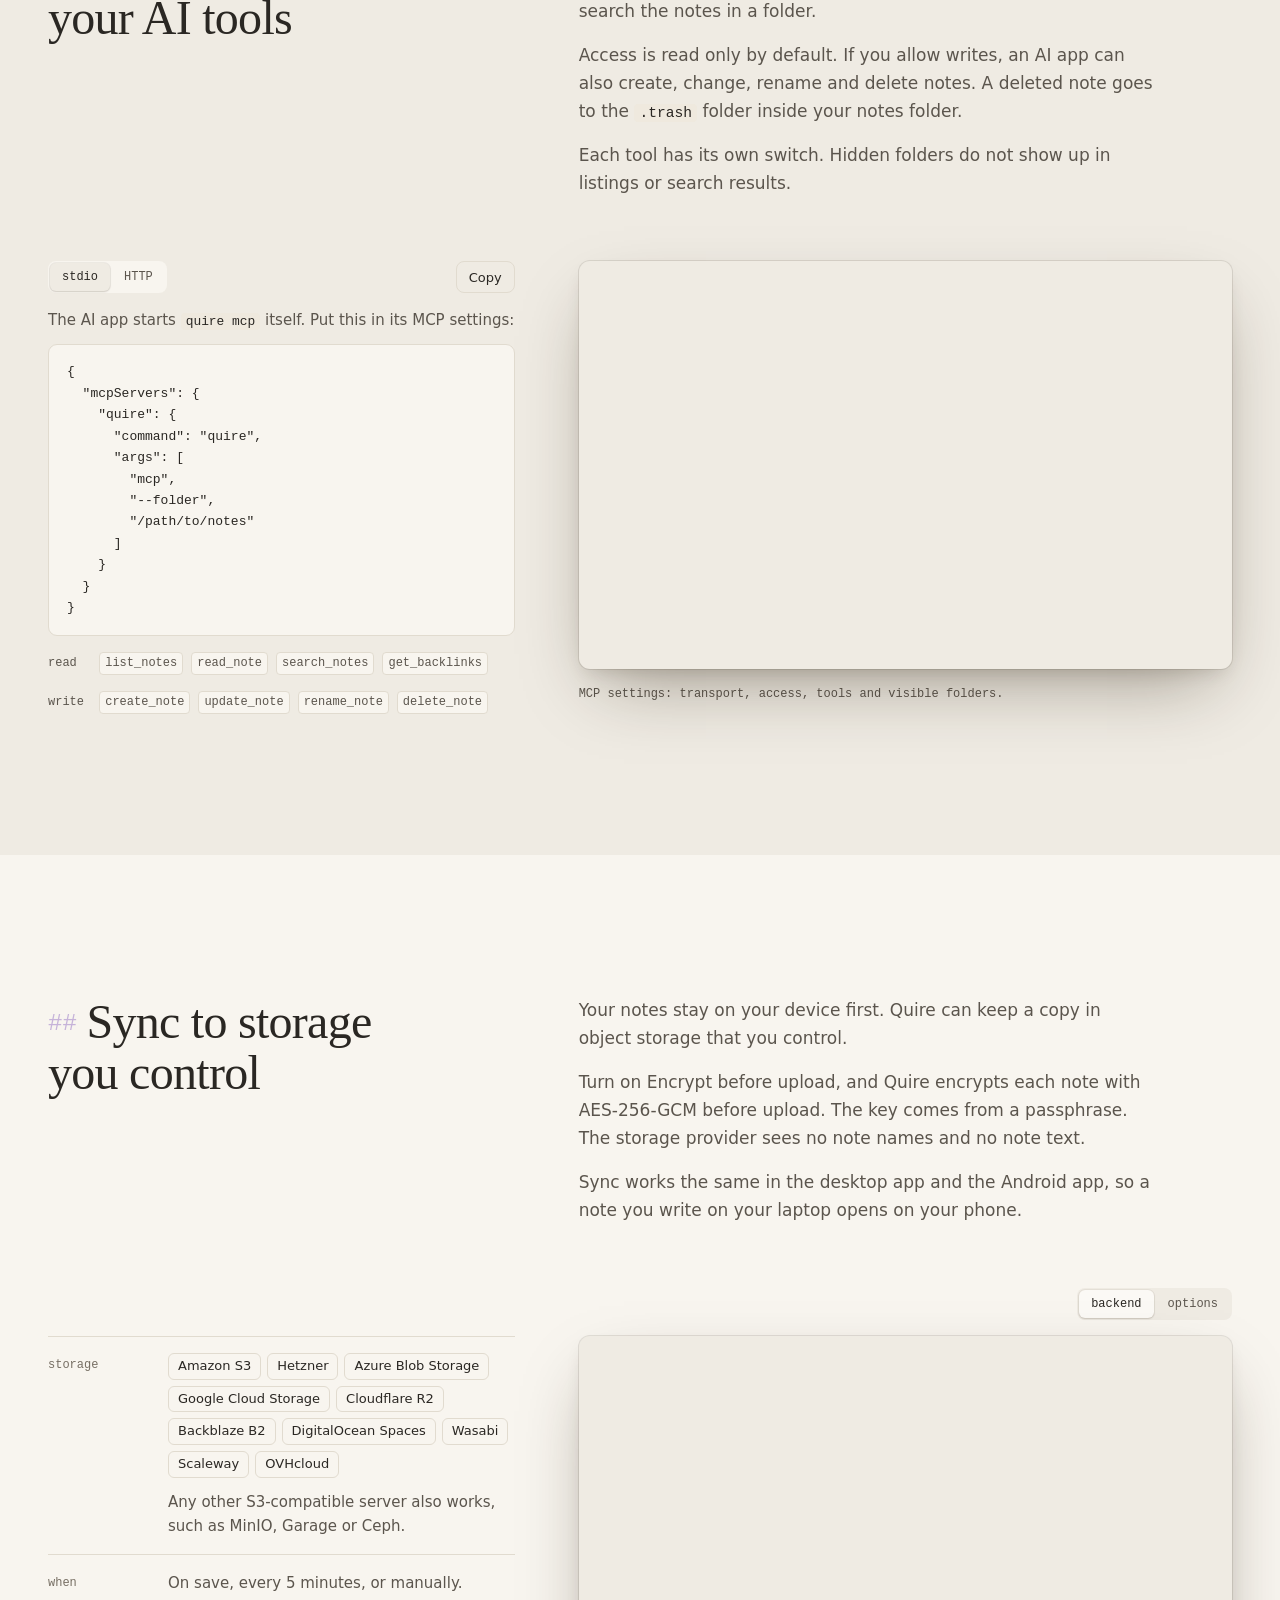
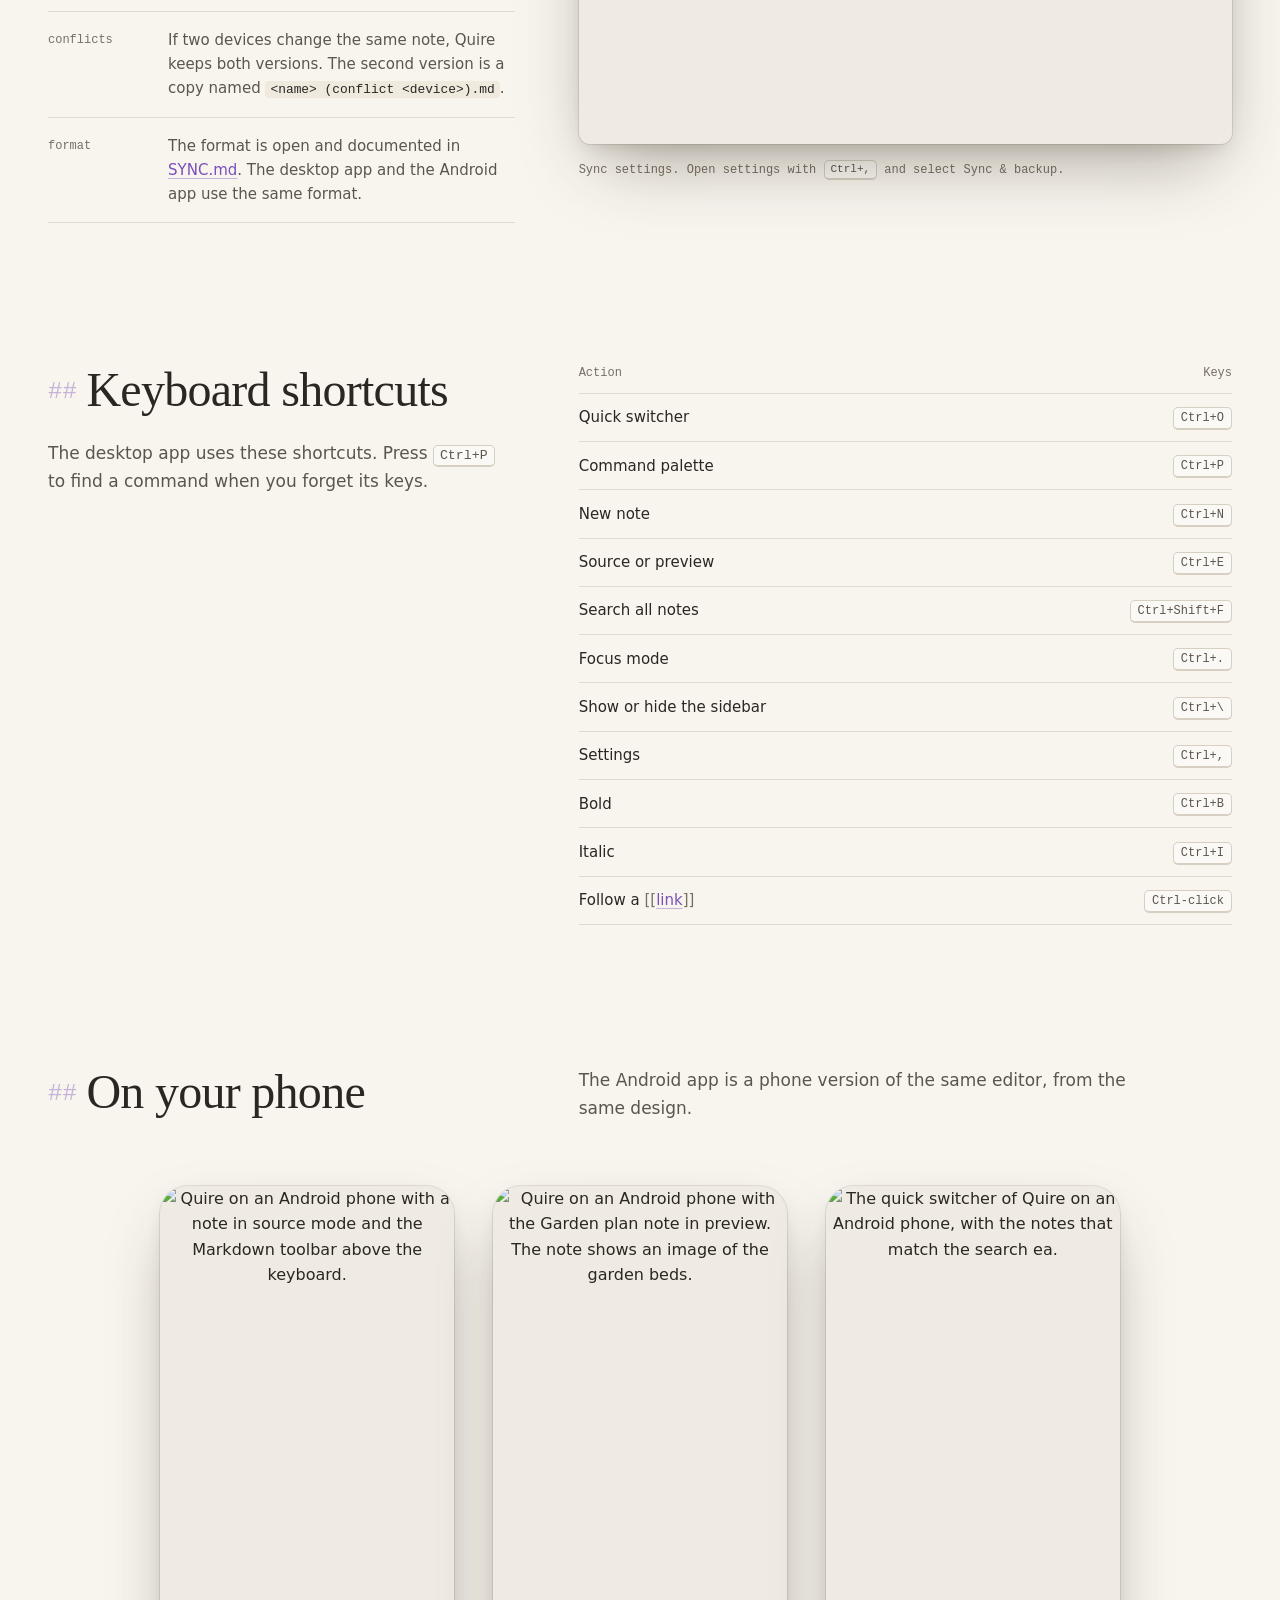
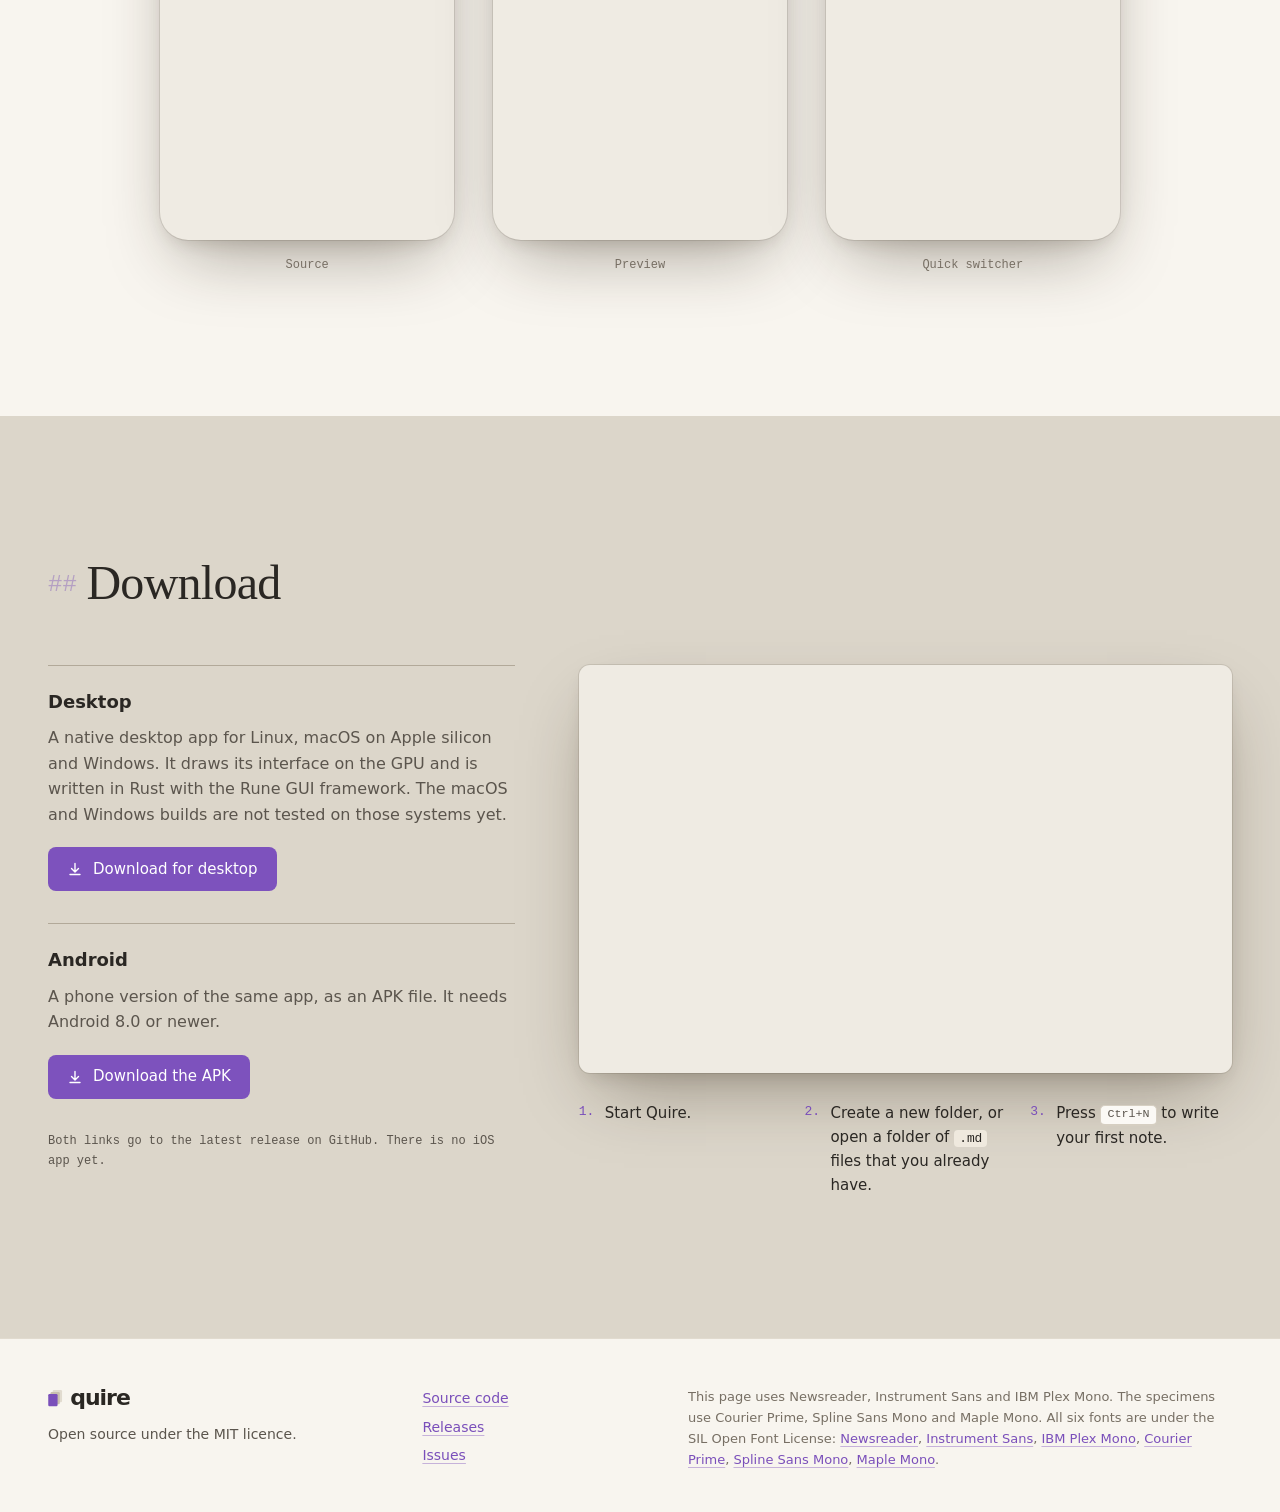
==== commit 7fa2b411: "Add Maple Mono as an editor font Bundle the variable regular and italic faces and offer Maple Mono a" ====
--- a/site/index.html
+++ b/site/index.html
@@ -260,9 +260,9 @@
         <div class="prose">
           <p>Pick a theme for light mode and a theme for dark mode. There are 14, such as White, Black, Nord, Gruvbox, Catppuccin, Tokyo Night, Rosé Pine and Solarized. Pick an accent colour too, or type any hex value. On Omarchy, your Omarchy theme is also a choice.</p>
           <p>To see the default Paper and Ink themes, use the theme switch at the top of this page. The editor screenshots change with it.</p>
-          <p>Choose one of three monospaced fonts for the editor. Set the font size, and keep lines at a readable width or let them fill the window.</p>
-        </div>
-        <ul class="specimens" aria-label="The three editor fonts">
+          <p>On the desktop, choose one of four monospaced fonts for the editor. Set the font size, and keep lines at a readable width or let them fill the window.</p>
+        </div>
+        <ul class="specimens" aria-label="The four editor fonts">
           <li>
             <span class="label">IBM Plex Mono</span>
             <span class="specimen specimen--plex"><span class="md" aria-hidden="true">##</span> Field notes</span>
@@ -274,6 +274,10 @@
           <li>
             <span class="label">Spline Sans Mono</span>
             <span class="specimen specimen--spline"><span class="md" aria-hidden="true">##</span> Field notes</span>
+          </li>
+          <li>
+            <span class="label">Maple Mono</span>
+            <span class="specimen specimen--maple"><span class="md" aria-hidden="true">##</span> Field notes</span>
           </li>
         </ul>
       </div>
@@ -516,7 +520,7 @@
       <li><a href="#download" data-repo-path="/releases">Releases</a></li>
       <li><a href="#download" data-repo-path="/issues">Issues</a></li>
     </ul>
-    <p class="footer-fonts">This page uses Newsreader, Instrument Sans and IBM Plex Mono. The specimens use Courier Prime and Spline Sans Mono. All five fonts are under the SIL Open Font License: <a href="fonts/OFL-newsreader.txt">Newsreader</a>, <a href="fonts/OFL-instrumentsans.txt">Instrument Sans</a>, <a href="fonts/OFL-ibmplexmono.txt">IBM Plex Mono</a>, <a href="fonts/OFL-courierprime.txt">Courier Prime</a>, <a href="fonts/OFL-splinesansmono.txt">Spline Sans Mono</a>.</p>
+    <p class="footer-fonts">This page uses Newsreader, Instrument Sans and IBM Plex Mono. The specimens use Courier Prime, Spline Sans Mono and Maple Mono. All six fonts are under the SIL Open Font License: <a href="fonts/OFL-newsreader.txt">Newsreader</a>, <a href="fonts/OFL-instrumentsans.txt">Instrument Sans</a>, <a href="fonts/OFL-ibmplexmono.txt">IBM Plex Mono</a>, <a href="fonts/OFL-courierprime.txt">Courier Prime</a>, <a href="fonts/OFL-splinesansmono.txt">Spline Sans Mono</a>, <a href="fonts/OFL-maplemono.txt">Maple Mono</a>.</p>
   </div>
 </footer>
 </body>
--- a/site/styles.css
+++ b/site/styles.css
@@ -0,0 +1,1346 @@
+/* Quire site. Colours, type and controls follow the app's design (design/Quire.dc.html). */
+
+@font-face {
+  font-family: "Newsreader";
+  src: url("fonts/newsreader.woff2") format("woff2");
+  font-weight: 200 800;
+  font-style: normal;
+  font-display: swap;
+}
+@font-face {
+  font-family: "Instrument Sans";
+  src: url("fonts/instrument-sans.woff2") format("woff2");
+  font-weight: 400 700;
+  font-stretch: 75% 100%;
+  font-style: normal;
+  font-display: swap;
+}
+@font-face {
+  font-family: "IBM Plex Mono";
+  src: url("fonts/ibm-plex-mono-regular.woff2") format("woff2");
+  font-weight: 400;
+  font-style: normal;
+  font-display: swap;
+}
+@font-face {
+  font-family: "IBM Plex Mono";
+  src: url("fonts/ibm-plex-mono-medium.woff2") format("woff2");
+  font-weight: 500;
+  font-style: normal;
+  font-display: swap;
+}
+@font-face {
+  font-family: "Courier Prime";
+  src: url("fonts/courier-prime-regular.woff2") format("woff2");
+  font-weight: 400;
+  font-style: normal;
+  font-display: swap;
+}
+@font-face {
+  font-family: "Spline Sans Mono";
+  src: url("fonts/spline-sans-mono.woff2") format("woff2");
+  font-weight: 300 700;
+  font-style: normal;
+  font-display: swap;
+}
+@font-face {
+  font-family: "Maple Mono";
+  src: url("fonts/maple-mono.woff2") format("woff2");
+  font-weight: 100 800;
+  font-style: normal;
+  font-display: swap;
+}
+
+/* Tokens. Light is the default. Dark applies from the system setting or from the switch. */
+:root {
+  --desk: #dcd6ca;
+  --paper: #f8f5ef;
+  --side: #efebe3;
+  --ink: #2a2723;
+  --ink2: #5b554d;
+  --mute: #776f64;
+  --mark: #b2a999;
+  --line: #e1dbcf;
+  --accent: #7a4fba;
+  --accent-hover: #5c3896;
+  --soft: #ebe3f5;
+  --code: #efe9de;
+  --button: #7d52bd;
+  --button-hover: #6c44a8;
+  --on-button: #ffffff;
+  --hover: rgba(70, 50, 20, 0.06);
+  --raised: #fbf9f5;
+  --kbd-line: #d6cfc2;
+  --heading-mark: rgba(122, 79, 186, 0.4);
+  --underline: rgba(122, 79, 186, 0.4);
+  --selection: rgba(138, 95, 201, 0.22);
+  --win-shadow: 0 0 0 1px rgba(30, 20, 5, 0.1), 0 30px 70px -20px rgba(40, 28, 10, 0.4), 0 8px 20px -8px rgba(40, 28, 10, 0.18);
+  --seg-shadow: 0 1px 2px rgba(40, 28, 10, 0.14), 0 0 0 1px rgba(40, 28, 10, 0.05);
+  --scroll-thumb: rgba(120, 100, 70, 0.28);
+  /* The brand mark: three sheets, front to back. Dark values come from mark-on-ink.svg. */
+  --mark-front: #7a4fba;
+  --mark-mid: #c9bfae;
+  --mark-back: #e1dbcf;
+  /* Focus mode screenshot: it melts into the paper in light mode. */
+  --focus-radius: 0;
+  --focus-shadow: none;
+  --focus-mask: linear-gradient(to bottom, transparent 0, #000 12%, #000 74%, transparent 100%), linear-gradient(to right, transparent 0, #000 10%, #000 90%, transparent 100%);
+
+  --serif: "Newsreader", Georgia, "Times New Roman", serif;
+  --sans: "Instrument Sans", system-ui, -apple-system, "Segoe UI", sans-serif;
+  --mono: "IBM Plex Mono", ui-monospace, "SFMono-Regular", Menlo, Consolas, monospace;
+
+  --gutter: clamp(16px, 4vw, 48px);
+  --max: 1200px;
+  --section-space: clamp(80px, 11vw, 152px);
+
+  color-scheme: light;
+}
+
+@media (prefers-color-scheme: dark) {
+  :root:not([data-theme="light"]) {
+    --desk: #0f0e0d;
+    --paper: #1f1d1a;
+    --side: #181715;
+    --ink: #e9e3d8;
+    --ink2: #bdb5a7;
+    --mute: #948c7f;
+    --mark: #5f584e;
+    --line: #322e28;
+    --accent: #b597e8;
+    --accent-hover: #cdb9f1;
+    --soft: #2f2839;
+    --code: #27241f;
+    --button: #7d52bd;
+    --button-hover: #8c62cc;
+    --hover: rgba(255, 240, 210, 0.05);
+    --raised: #2b2824;
+    --kbd-line: #3d3830;
+    --heading-mark: rgba(181, 151, 232, 0.42);
+    --underline: rgba(181, 151, 232, 0.45);
+    --selection: rgba(181, 151, 232, 0.28);
+    --win-shadow: 0 0 0 1px rgba(255, 240, 210, 0.07), 0 30px 70px -20px rgba(0, 0, 0, 0.7), 0 8px 20px -8px rgba(0, 0, 0, 0.5);
+    --seg-shadow: 0 1px 2px rgba(0, 0, 0, 0.4), 0 0 0 1px rgba(255, 240, 210, 0.05);
+    --scroll-thumb: rgba(255, 240, 210, 0.16);
+    --mark-front: #b597e8;
+    --mark-mid: #5f584e;
+    --mark-back: #3a352e;
+    --focus-radius: 11px;
+    --focus-shadow: var(--win-shadow);
+    --focus-mask: none;
+    color-scheme: dark;
+  }
+}
+:root[data-theme="dark"] {
+  --desk: #0f0e0d;
+  --paper: #1f1d1a;
+  --side: #181715;
+  --ink: #e9e3d8;
+  --ink2: #bdb5a7;
+  --mute: #948c7f;
+  --mark: #5f584e;
+  --line: #322e28;
+  --accent: #b597e8;
+  --accent-hover: #cdb9f1;
+  --soft: #2f2839;
+  --code: #27241f;
+  --button: #7d52bd;
+  --button-hover: #8c62cc;
+  --hover: rgba(255, 240, 210, 0.05);
+  --raised: #2b2824;
+  --kbd-line: #3d3830;
+  --heading-mark: rgba(181, 151, 232, 0.42);
+  --underline: rgba(181, 151, 232, 0.45);
+  --selection: rgba(181, 151, 232, 0.28);
+  --win-shadow: 0 0 0 1px rgba(255, 240, 210, 0.07), 0 30px 70px -20px rgba(0, 0, 0, 0.7), 0 8px 20px -8px rgba(0, 0, 0, 0.5);
+  --seg-shadow: 0 1px 2px rgba(0, 0, 0, 0.4), 0 0 0 1px rgba(255, 240, 210, 0.05);
+  --scroll-thumb: rgba(255, 240, 210, 0.16);
+  --mark-front: #b597e8;
+  --mark-mid: #5f584e;
+  --mark-back: #3a352e;
+  --focus-radius: 11px;
+  --focus-shadow: var(--win-shadow);
+  --focus-mask: none;
+  color-scheme: dark;
+}
+
+/* Base */
+*,
+*::before,
+*::after {
+  box-sizing: border-box;
+}
+
+html {
+  -webkit-text-size-adjust: 100%;
+  text-size-adjust: 100%;
+  scrollbar-color: var(--scroll-thumb) transparent;
+}
+
+@media (prefers-reduced-motion: no-preference) {
+  html {
+    scroll-behavior: smooth;
+  }
+}
+
+body {
+  margin: 0;
+  background: var(--paper);
+  color: var(--ink);
+  font-family: var(--sans);
+  font-size: 1rem;
+  line-height: 1.6;
+  -webkit-font-smoothing: antialiased;
+  -moz-osx-font-smoothing: grayscale;
+  text-rendering: optimizeLegibility;
+  caret-color: var(--accent);
+}
+
+::selection {
+  background: var(--selection);
+}
+
+::-webkit-scrollbar {
+  width: 12px;
+  height: 12px;
+}
+::-webkit-scrollbar-track {
+  background: transparent;
+}
+::-webkit-scrollbar-thumb {
+  background: var(--scroll-thumb);
+  border-radius: 12px;
+  border: 3px solid transparent;
+  background-clip: content-box;
+}
+
+img {
+  display: block;
+  max-width: 100%;
+  height: auto;
+}
+
+a {
+  color: var(--accent);
+  text-decoration: underline;
+  text-decoration-color: var(--underline);
+  text-decoration-thickness: 1px;
+  text-underline-offset: 3px;
+}
+a:hover {
+  color: var(--accent-hover);
+  text-decoration-color: currentColor;
+}
+
+:focus-visible {
+  outline: 2px solid var(--accent);
+  outline-offset: 3px;
+  border-radius: 4px;
+}
+
+h1,
+h2,
+h3 {
+  margin: 0;
+  font-weight: 400;
+  color: var(--ink);
+  text-wrap: balance;
+}
+
+p,
+ul,
+ol {
+  margin: 0;
+}
+
+p {
+  text-wrap: pretty;
+}
+
+code {
+  font-family: var(--mono);
+  font-size: 0.86em;
+  padding: 1px 5px;
+  border-radius: 4px;
+  background: var(--code);
+  color: var(--ink);
+}
+
+kbd {
+  display: inline-block;
+  font-family: var(--mono);
+  font-size: 0.78em;
+  font-weight: 400;
+  line-height: 1.5;
+  padding: 0 6px;
+  border: 1px solid var(--kbd-line);
+  border-bottom-width: 2px;
+  border-radius: 5px;
+  background: var(--raised);
+  color: var(--ink2);
+  white-space: nowrap;
+  vertical-align: 0.06em;
+}
+
+q {
+  quotes: "\201C" "\201D";
+  color: var(--ink);
+}
+
+strong {
+  font-weight: 600;
+  color: var(--ink);
+}
+
+/* Keep a term with hyphens, such as AES-256-GCM, on one line. */
+.nowrap {
+  white-space: nowrap;
+}
+
+.visually-hidden {
+  position: absolute !important;
+  width: 1px;
+  height: 1px;
+  margin: -1px;
+  padding: 0;
+  overflow: hidden;
+  clip: rect(0 0 0 0);
+  white-space: nowrap;
+  border: 0;
+}
+
+.skip {
+  position: absolute;
+  left: 16px;
+  top: -64px;
+  z-index: 10;
+  padding: 8px 14px;
+  border-radius: 8px;
+  background: var(--button);
+  color: var(--on-button);
+  font-weight: 500;
+  text-decoration: none;
+}
+.skip:focus {
+  top: 12px;
+}
+.skip:hover,
+.skip:focus {
+  color: var(--on-button);
+}
+
+.wrap {
+  width: 100%;
+  max-width: calc(var(--max) + 2 * var(--gutter));
+  margin-inline: auto;
+  padding-inline: var(--gutter);
+}
+
+/* Brand lockup: the mark, then "quire" in Instrument Sans 600.
+   The mark box is 0.923 em, as in the brand file: a 48 px mark at 52 px type.
+   Centred on a line height of 1, the front sheet spans the x-height and the stack
+   reaches the cap height. The gap is a quarter of the mark. */
+.lockup {
+  --mark: 0.923em;
+  display: inline-flex;
+  align-items: center;
+  gap: calc(var(--mark) / 4);
+  margin: 0;
+  /* The sheets start 16 units into the 100-unit box. Pull the lockup left by that
+     much, so the front sheet lines up with the text column. */
+  margin-left: calc(var(--mark) * -0.16);
+  font-family: var(--sans);
+  font-weight: 600;
+  line-height: 1;
+  letter-spacing: -0.045em;
+  color: var(--ink);
+  text-decoration: none;
+  white-space: nowrap;
+}
+.lockup .mark {
+  display: block;
+  flex: none;
+  width: var(--mark);
+  height: var(--mark);
+}
+.mark-front {
+  fill: var(--mark-front);
+}
+.mark-mid {
+  fill: var(--mark-mid);
+}
+.mark-back {
+  fill: var(--mark-back);
+}
+
+/* Small pieces of the app's vocabulary */
+
+/* A Markdown heading mark, the way source mode shows it. */
+.md {
+  font-family: var(--mono);
+  font-weight: 400;
+  color: var(--heading-mark);
+  letter-spacing: 0;
+}
+
+/* A [[wiki link]], the way the editor highlights it. */
+.wl {
+  white-space: nowrap;
+  color: var(--accent);
+  text-decoration: underline;
+  text-decoration-color: var(--underline);
+  text-underline-offset: 3px;
+  text-decoration-thickness: 1px;
+}
+.wl-b {
+  color: var(--mute);
+  text-decoration: none;
+  display: inline-block;
+}
+
+/* A #tag pill, the way preview shows it. */
+.tag {
+  font-family: var(--mono);
+  font-size: 0.86em;
+  padding: 1px 6px;
+  border-radius: 4px;
+  background: var(--soft);
+  color: var(--accent);
+  white-space: nowrap;
+}
+
+/* Small mono labels, like "outline" and "linked from" in the app. */
+.label {
+  font-family: var(--mono);
+  font-size: 0.8em;
+  color: var(--mute);
+  letter-spacing: 0;
+}
+
+/* Segmented control, as in the app's source/preview switch. */
+.seg {
+  display: inline-flex;
+  gap: 2px;
+  padding: 2px;
+  border-radius: 8px;
+  background: var(--side);
+}
+.seg button {
+  height: 28px;
+  padding: 0 12px;
+  border: 0;
+  border-radius: 6px;
+  background: transparent;
+  font-family: var(--mono);
+  font-size: 12px;
+  line-height: 1;
+  color: var(--ink2);
+  white-space: nowrap;
+  cursor: pointer;
+  transition: background-color 0.15s ease, color 0.15s ease, box-shadow 0.15s ease;
+}
+.seg button:hover {
+  color: var(--ink);
+}
+.seg button[aria-pressed="true"] {
+  background: var(--raised);
+  color: var(--ink);
+  box-shadow: var(--seg-shadow);
+}
+.seg button:focus-visible {
+  outline-offset: 1px;
+}
+.seg--small button {
+  height: 26px;
+  padding: 0 10px;
+  font-size: 11.5px;
+}
+
+/* Buttons */
+.btn {
+  display: inline-flex;
+  align-items: center;
+  gap: 10px;
+  height: 44px;
+  padding: 0 18px;
+  border: 1px solid transparent;
+  border-radius: 8px;
+  font-family: var(--sans);
+  font-size: 15px;
+  font-weight: 500;
+  line-height: 1;
+  text-decoration: none;
+  white-space: nowrap;
+  cursor: pointer;
+  transition: background-color 0.15s ease, border-color 0.15s ease, color 0.15s ease;
+}
+.btn .icon {
+  flex: none;
+}
+.btn--primary {
+  background: var(--button);
+  color: var(--on-button);
+}
+.btn--primary:hover {
+  background: var(--button-hover);
+  color: var(--on-button);
+}
+.btn--quiet {
+  border-color: var(--line);
+  background: transparent;
+  color: var(--ink);
+}
+.btn--quiet:hover {
+  border-color: var(--mark);
+  background: var(--hover);
+  color: var(--ink);
+}
+.btn--small {
+  height: 32px;
+  padding: 0 12px;
+  border-color: var(--line);
+  background: transparent;
+  color: var(--ink);
+  font-size: 13px;
+}
+.btn--small:hover {
+  border-color: var(--mark);
+  background: var(--hover);
+}
+
+/* Header */
+.site-header {
+  position: relative;
+  z-index: 2;
+}
+.header-row {
+  display: flex;
+  align-items: center;
+  gap: 24px;
+  min-height: 72px;
+}
+.lockup--header {
+  font-size: 24px;
+}
+.lockup--header:hover {
+  color: var(--ink);
+}
+.nav {
+  display: none;
+  gap: 28px;
+  margin-left: auto;
+}
+.nav a {
+  font-size: 14px;
+  color: var(--ink2);
+  text-decoration: none;
+}
+.nav a:hover {
+  color: var(--ink);
+}
+.theme-switch {
+  margin-left: auto;
+}
+.nav + .theme-switch {
+  margin-left: 0;
+}
+html:not(.js) .theme-switch,
+html:not(.js) .figure-bar,
+html:not(.js) .config-bar .seg,
+html:not(.js) [data-copy] {
+  display: none;
+}
+
+@media (min-width: 760px) {
+  .nav {
+    display: flex;
+  }
+  .nav + .theme-switch {
+    margin-left: 12px;
+  }
+}
+
+/* Hero */
+.hero {
+  padding-top: clamp(40px, 8vw, 104px);
+}
+.hero-text {
+  display: grid;
+  gap: 28px;
+  padding-bottom: clamp(40px, 6vw, 72px);
+}
+.hero-name {
+  display: flex;
+  flex-direction: column;
+  align-items: flex-start;
+  gap: 24px;
+}
+/* The large lockup, as on the app's welcome screen. */
+.lockup--hero {
+  font-size: clamp(4rem, 2.6rem + 5.6vw, 6rem);
+  line-height: 0.9;
+  letter-spacing: -0.05em;
+  /* Room for the descender of the "q" under a 0.9 line box. */
+  padding-bottom: 0.08em;
+}
+.tagline {
+  font-family: var(--mono);
+  font-size: clamp(13px, 0.72rem + 0.25vw, 15px);
+  line-height: 1.6;
+  color: var(--mute);
+}
+.hero-lede {
+  display: flex;
+  flex-direction: column;
+  gap: 24px;
+  max-width: 34rem;
+}
+.lede {
+  font-size: clamp(1.0625rem, 1rem + 0.3vw, 1.25rem);
+  line-height: 1.55;
+  color: var(--ink2);
+}
+.actions {
+  display: flex;
+  flex-wrap: wrap;
+  gap: 10px;
+}
+.meta {
+  font-family: var(--mono);
+  font-size: 12px;
+  color: var(--mute);
+}
+
+@media (min-width: 960px) {
+  .hero-text {
+    grid-template-columns: minmax(0, 1fr) minmax(0, 32rem);
+    align-items: end;
+    column-gap: 64px;
+  }
+}
+
+/* The window sits on the desk, like the app's framed design. */
+.hero-stage {
+  position: relative;
+  padding-bottom: clamp(48px, 9vw, 120px);
+}
+.hero-stage::before {
+  content: "";
+  position: absolute;
+  inset: 26% 0 0;
+  background: var(--desk);
+}
+.hero-stage .wrap {
+  position: relative;
+}
+
+/* Screenshots */
+.shot {
+  position: relative;
+  overflow: hidden;
+  border-radius: 11px;
+  background: var(--side);
+  box-shadow: var(--win-shadow);
+}
+.shot img,
+.shot picture {
+  display: block;
+  width: 100%;
+  height: auto;
+}
+@media (max-width: 600px) {
+  .shot {
+    border-radius: 7px;
+  }
+}
+
+/* Zoom into one part of a screenshot. Each image sets the scale in --z and the
+   fixed point in --at. On small screens, --z-sm and --at-sm apply instead. */
+.zoom {
+  transform: scale(var(--z, 1));
+  transform-origin: var(--at, 50% 50%);
+}
+@media (max-width: 640px) {
+  .zoom {
+    transform: scale(var(--z-sm, var(--z, 1)));
+    transform-origin: var(--at-sm, var(--at, 50% 50%));
+  }
+}
+
+.stack {
+  display: grid;
+}
+.stack > [data-panel] {
+  grid-area: 1 / 1;
+  transition: opacity 0.28s cubic-bezier(0.16, 1, 0.3, 1), visibility 0.28s;
+}
+.stack > [data-panel].is-off {
+  opacity: 0;
+  visibility: hidden;
+}
+[data-panel].is-off {
+  display: none;
+}
+.stack > [data-panel].is-off {
+  display: block;
+}
+
+.figure {
+  margin: 0;
+}
+.figure-bar {
+  display: flex;
+  justify-content: flex-end;
+  margin-bottom: 16px;
+}
+figcaption {
+  margin-top: 16px;
+  font-family: var(--mono);
+  font-size: 12px;
+  line-height: 1.6;
+  color: var(--mute);
+}
+figcaption kbd {
+  font-size: 11px;
+}
+
+/* Sections */
+.section {
+  padding-block: var(--section-space);
+}
+.section + .section:not(.band) {
+  padding-top: 0;
+}
+.band + .section:not(.band) {
+  padding-top: var(--section-space);
+}
+
+h2 {
+  position: relative;
+  font-family: var(--serif);
+  font-size: clamp(2rem, 1.55rem + 1.9vw, 3rem);
+  line-height: 1.08;
+  letter-spacing: -0.015em;
+}
+h2 .md {
+  margin-right: 0.4em;
+  font-size: 0.5em;
+  vertical-align: 0.32em;
+}
+/* On wide screens the mark hangs in the margin, so headings align with the text. */
+@media (min-width: 1360px) {
+  h2 .md {
+    position: absolute;
+    right: 100%;
+    top: 0.62em;
+    margin-right: 0.7em;
+    vertical-align: 0;
+    line-height: 1;
+  }
+}
+
+h3 {
+  font-family: var(--sans);
+  font-size: 1.125rem;
+  font-weight: 600;
+  line-height: 1.3;
+}
+
+.prose {
+  display: flex;
+  flex-direction: column;
+  gap: 16px;
+  max-width: 36rem;
+  font-size: 1.0625rem;
+  line-height: 1.65;
+  color: var(--ink2);
+}
+.prose-p {
+  max-width: 36rem;
+  font-size: 1.0625rem;
+  line-height: 1.65;
+  color: var(--ink2);
+}
+
+/* Heading on the left, prose on the right, figure below at full width. */
+.head {
+  display: grid;
+  gap: 24px;
+  margin-bottom: clamp(36px, 5vw, 64px);
+}
+@media (min-width: 1024px) {
+  .head {
+    grid-template-columns: minmax(0, 5fr) minmax(0, 7fr);
+    column-gap: 64px;
+    align-items: start;
+  }
+}
+
+.ticks {
+  display: flex;
+  flex-direction: column;
+  gap: 8px;
+  padding: 0;
+  list-style: none;
+}
+.ticks li {
+  position: relative;
+  padding-left: 28px;
+}
+.ticks li::before {
+  content: "";
+  position: absolute;
+  left: 2px;
+  top: 0.45em;
+  width: 14px;
+  height: 14px;
+  border-radius: 4px;
+  background: var(--button) url("data:image/svg+xml,%3Csvg xmlns='http://www.w3.org/2000/svg' viewBox='0 0 10 10'%3E%3Cpath d='M1.5 5.2l2.4 2.4L8.5 2.6' fill='none' stroke='%23fff' stroke-width='1.8' stroke-linecap='round' stroke-linejoin='round'/%3E%3C/svg%3E") center / 10px no-repeat;
+}
+
+/* Two columns: text and an aside or figure. */
+.split {
+  display: grid;
+  gap: clamp(40px, 6vw, 64px);
+}
+.split-main {
+  display: flex;
+  flex-direction: column;
+  gap: 24px;
+  min-width: 0;
+}
+@media (min-width: 1024px) {
+  .split {
+    grid-template-columns: minmax(0, 6fr) minmax(0, 5fr);
+    column-gap: 80px;
+    align-items: start;
+  }
+  .split--wide-figure {
+    grid-template-columns: minmax(0, 4fr) minmax(0, 7fr);
+    column-gap: 64px;
+    align-items: center;
+  }
+  .split--table {
+    grid-template-columns: minmax(0, 5fr) minmax(0, 7fr);
+    column-gap: 64px;
+  }
+}
+
+/* Plain files */
+.statement {
+  max-width: 30ch;
+  font-family: var(--serif);
+  font-size: clamp(1.375rem, 1.15rem + 0.9vw, 1.875rem);
+  line-height: 1.3;
+  letter-spacing: -0.005em;
+  color: var(--ink);
+}
+.points {
+  display: flex;
+  flex-direction: column;
+  gap: 16px;
+  max-width: 36rem;
+  margin-top: 8px;
+  padding: 0;
+  list-style: none;
+  font-size: 1.0625rem;
+  line-height: 1.6;
+  color: var(--ink2);
+}
+.points li {
+  padding-top: 16px;
+  border-top: 1px solid var(--line);
+}
+.points strong {
+  display: block;
+  margin-bottom: 2px;
+}
+
+.tree {
+  margin: 0;
+  min-width: 0;
+}
+.tree pre {
+  margin: 0;
+  padding: clamp(20px, 3vw, 32px);
+  border: 1px solid var(--line);
+  border-radius: 11px;
+  overflow-x: auto;
+  font-family: var(--mono);
+  font-size: clamp(12.5px, 0.7rem + 0.2vw, 14px);
+  line-height: 1.85;
+  color: var(--ink);
+}
+.tree code {
+  padding: 0;
+  background: none;
+  font-size: inherit;
+}
+.tree .dir {
+  font-weight: 500;
+}
+.tree .rule {
+  color: var(--mark);
+}
+.tree .ext {
+  color: var(--mute);
+}
+@media (min-width: 1024px) {
+  .tree {
+    margin-top: 76px;
+  }
+}
+
+/* Focus mode */
+.section--focus {
+  text-align: center;
+}
+.focus-text {
+  display: flex;
+  flex-direction: column;
+  align-items: center;
+  gap: 16px;
+  max-width: 36rem;
+  margin-inline: auto;
+  font-size: 1.0625rem;
+  line-height: 1.65;
+  color: var(--ink2);
+}
+.focus-text h2 {
+  margin-bottom: 8px;
+}
+@media (min-width: 1360px) {
+  .focus-text h2 .md {
+    position: static;
+    margin-right: 0.4em;
+    vertical-align: 0.32em;
+  }
+}
+.focus-figure {
+  margin: clamp(24px, 4vw, 48px) 0 0;
+}
+.focus-figure img {
+  width: 100%;
+  aspect-ratio: 1280 / 640;
+  object-fit: cover;
+  object-position: 50% 80%;
+  border-radius: var(--focus-radius);
+  box-shadow: var(--focus-shadow);
+  -webkit-mask-image: var(--focus-mask);
+  -webkit-mask-composite: source-in;
+  mask-image: var(--focus-mask);
+  mask-composite: intersect;
+}
+/* On a phone, show the text column of the screenshot at a size you can read. */
+@media (max-width: 640px) {
+  .focus-figure img {
+    aspect-ratio: 1 / 1;
+    object-position: 50% 60%;
+  }
+}
+
+/* Fonts */
+.specimens {
+  display: flex;
+  flex-direction: column;
+  margin-top: 8px;
+  padding: 0;
+  list-style: none;
+}
+.specimens li {
+  display: flex;
+  flex-direction: column;
+  gap: 4px;
+  padding: 14px 0;
+  border-top: 1px solid var(--line);
+}
+.specimens li:last-child {
+  border-bottom: 1px solid var(--line);
+}
+.specimens .label {
+  font-size: 12px;
+}
+.specimen {
+  font-size: clamp(1.25rem, 1.1rem + 0.6vw, 1.5rem);
+  font-weight: 500;
+  line-height: 1.35;
+  color: var(--ink);
+}
+.specimen .md {
+  font-family: inherit;
+  font-weight: 400;
+}
+.specimen--plex {
+  font-family: var(--mono);
+}
+.specimen--courier {
+  font-family: "Courier Prime", "Courier New", monospace;
+  font-weight: 400;
+}
+.specimen--spline {
+  font-family: "Spline Sans Mono", ui-monospace, monospace;
+}
+.specimen--maple {
+  font-family: "Maple Mono", ui-monospace, monospace;
+}
+
+/* Bands */
+.band {
+  --mute: var(--ink2);
+}
+.band--side {
+  background: var(--side);
+}
+.band--side .seg {
+  background: var(--paper);
+}
+.band--side .seg button[aria-pressed="true"] {
+  background: var(--side);
+}
+.band--desk {
+  background: var(--desk);
+}
+.band--desk .seg {
+  background: var(--side);
+}
+
+/* MCP */
+.mcp-grid,
+.sync-grid {
+  display: grid;
+  gap: clamp(40px, 6vw, 64px);
+}
+@media (min-width: 1024px) {
+  .mcp-grid,
+  .sync-grid {
+    grid-template-columns: minmax(0, 5fr) minmax(0, 7fr);
+    column-gap: 64px;
+    align-items: start;
+  }
+}
+.config {
+  display: flex;
+  flex-direction: column;
+  gap: 16px;
+  min-width: 0;
+}
+.config-bar {
+  display: flex;
+  align-items: center;
+  justify-content: space-between;
+  gap: 12px;
+}
+.config-note {
+  margin-bottom: 12px;
+  font-size: 0.9375rem;
+  line-height: 1.55;
+  color: var(--ink2);
+}
+.code {
+  margin: 0;
+  padding: 16px 18px;
+  border-radius: 9px;
+  background: var(--code);
+  overflow-x: auto;
+  font-family: var(--mono);
+  font-size: 13px;
+  line-height: 1.65;
+  color: var(--ink);
+  tab-size: 2;
+}
+@media (max-width: 480px) {
+  .code {
+    padding: 14px;
+    font-size: 12px;
+  }
+}
+.band--side .code {
+  background: var(--paper);
+  border: 1px solid var(--line);
+}
+.code code {
+  padding: 0;
+  background: none;
+  font-size: inherit;
+  color: inherit;
+}
+.tools {
+  display: flex;
+  flex-wrap: wrap;
+  align-items: baseline;
+  gap: 6px 8px;
+  font-size: 13px;
+}
+.tools .label {
+  width: 3.6em;
+  font-size: 12px;
+}
+.tools code {
+  font-size: 12px;
+  background: var(--paper);
+  border: 1px solid var(--line);
+  color: var(--ink2);
+}
+
+/* Sync: a list of facts in rows, like the app's settings. */
+.facts {
+  display: flex;
+  flex-direction: column;
+  min-width: 0;
+  margin: 0;
+}
+.facts > div {
+  display: grid;
+  grid-template-columns: 6.5rem minmax(0, 1fr);
+  gap: 4px 16px;
+  padding: 16px 0;
+  border-top: 1px solid var(--line);
+}
+.facts > div:last-child {
+  border-bottom: 1px solid var(--line);
+}
+.facts dt {
+  font-family: var(--mono);
+  font-size: 12px;
+  line-height: 2;
+  color: var(--mute);
+}
+.facts dd {
+  display: flex;
+  flex-direction: column;
+  gap: 12px;
+  min-width: 0;
+  margin: 0;
+  font-size: 0.9375rem;
+  line-height: 1.6;
+  color: var(--ink2);
+}
+@media (max-width: 480px) {
+  .facts > div {
+    grid-template-columns: minmax(0, 1fr);
+  }
+}
+/* Line the first row up with the top of the screenshot, under the switch. */
+@media (min-width: 1024px) {
+  .sync-grid .facts {
+    margin-top: 48px;
+  }
+}
+.chips {
+  display: flex;
+  flex-wrap: wrap;
+  gap: 6px;
+  margin: 0;
+  padding: 0;
+  list-style: none;
+}
+.chips li {
+  padding: 2px 9px;
+  border: 1px solid var(--line);
+  border-radius: 6px;
+  font-size: 13px;
+  line-height: 1.6;
+  color: var(--ink);
+  white-space: nowrap;
+}
+
+/* Shortcuts */
+.keys {
+  width: 100%;
+  border-collapse: collapse;
+  font-size: 0.9375rem;
+}
+.keys th {
+  padding: 0 0 10px;
+  font-family: var(--mono);
+  font-size: 12px;
+  font-weight: 400;
+  color: var(--mute);
+  text-align: left;
+}
+.keys th:last-child,
+.keys td:last-child {
+  text-align: right;
+}
+.keys td {
+  padding: 11px 0;
+  border-top: 1px solid var(--line);
+  color: var(--ink);
+}
+.keys tr:last-child td {
+  border-bottom: 1px solid var(--line);
+}
+.keys kbd {
+  font-size: 12px;
+  padding: 1px 7px;
+}
+
+/* Phone screenshots. Hidden until the images exist. */
+[data-phone-shots="off"] {
+  display: none;
+}
+.phones {
+  display: grid;
+  grid-template-columns: repeat(3, minmax(0, 1fr));
+  gap: clamp(12px, 3vw, 40px);
+  max-width: 960px;
+  margin-inline: auto;
+}
+.phone {
+  margin: 0;
+  text-align: center;
+}
+.phone img {
+  width: 100%;
+  border-radius: clamp(12px, 2.4vw, 28px);
+  box-shadow: var(--win-shadow);
+  background: var(--side);
+}
+@media (max-width: 520px) {
+  .phones {
+    grid-template-columns: minmax(0, 1fr) minmax(0, 1fr);
+  }
+  .phone:last-child {
+    display: none;
+  }
+}
+
+/* Download */
+#download h2 {
+  margin-bottom: clamp(32px, 5vw, 56px);
+}
+.download-grid {
+  display: grid;
+  gap: clamp(48px, 6vw, 72px);
+}
+@media (min-width: 1024px) {
+  .download-grid {
+    grid-template-columns: minmax(0, 5fr) minmax(0, 7fr);
+    column-gap: 64px;
+    align-items: start;
+  }
+}
+.platforms {
+  display: grid;
+  gap: 32px;
+}
+@media (min-width: 640px) and (max-width: 1023px) {
+  .platforms {
+    grid-template-columns: 1fr 1fr;
+  }
+  .platforms .aside {
+    grid-column: 1 / -1;
+  }
+}
+.platform {
+  display: flex;
+  flex-direction: column;
+  align-items: flex-start;
+  gap: 12px;
+  padding-top: 24px;
+  border-top: 1px solid var(--mark);
+}
+.platform p {
+  max-width: 30rem;
+  margin-bottom: 8px;
+  color: var(--ink2);
+}
+.aside {
+  font-family: var(--mono);
+  font-size: 12px;
+  line-height: 1.7;
+  color: var(--ink2);
+}
+.first-steps {
+  display: flex;
+  flex-direction: column;
+  gap: 28px;
+  min-width: 0;
+}
+.steps {
+  display: grid;
+  gap: 12px;
+  padding: 0;
+  list-style: none;
+  counter-reset: step;
+  color: var(--ink);
+}
+@media (min-width: 720px) {
+  .steps {
+    grid-template-columns: repeat(3, minmax(0, 1fr));
+    gap: 24px;
+  }
+}
+.steps li {
+  counter-increment: step;
+  position: relative;
+  padding-left: 26px;
+  font-size: 0.9375rem;
+  line-height: 1.6;
+}
+.steps li::before {
+  content: counter(step) ".";
+  position: absolute;
+  left: 0;
+  top: 0.1em;
+  font-family: var(--mono);
+  font-size: 13px;
+  line-height: 1.6;
+  color: var(--accent);
+}
+
+/* Footer */
+.site-footer {
+  padding-block: 48px 56px;
+  border-top: 1px solid var(--line);
+  font-size: 14px;
+  color: var(--ink2);
+}
+.footer-grid {
+  display: grid;
+  gap: 24px;
+}
+@media (min-width: 860px) {
+  .footer-grid {
+    grid-template-columns: minmax(0, 3fr) minmax(0, 2fr) minmax(0, 5fr);
+    column-gap: 48px;
+    align-items: start;
+  }
+}
+.lockup--footer {
+  font-size: 22px;
+}
+.footer-line {
+  margin-top: 8px;
+}
+.footer-links {
+  display: flex;
+  flex-direction: column;
+  gap: 6px;
+  padding: 0;
+  list-style: none;
+}
+.footer-fonts {
+  font-size: 13px;
+  line-height: 1.6;
+  color: var(--mute);
+}
+
+/* Motion: keep it off when the reader asks for less. */
+@media (prefers-reduced-motion: reduce) {
+  *,
+  *::before,
+  *::after {
+    transition-duration: 0.01ms !important;
+    animation-duration: 0.01ms !important;
+    animation-iteration-count: 1 !important;
+  }
+}
+
+.shot--video video {
+  display: block;
+  width: 100%;
+  height: auto;
+  border-radius: inherit;
+  background: var(--side, #efebe3);
+}
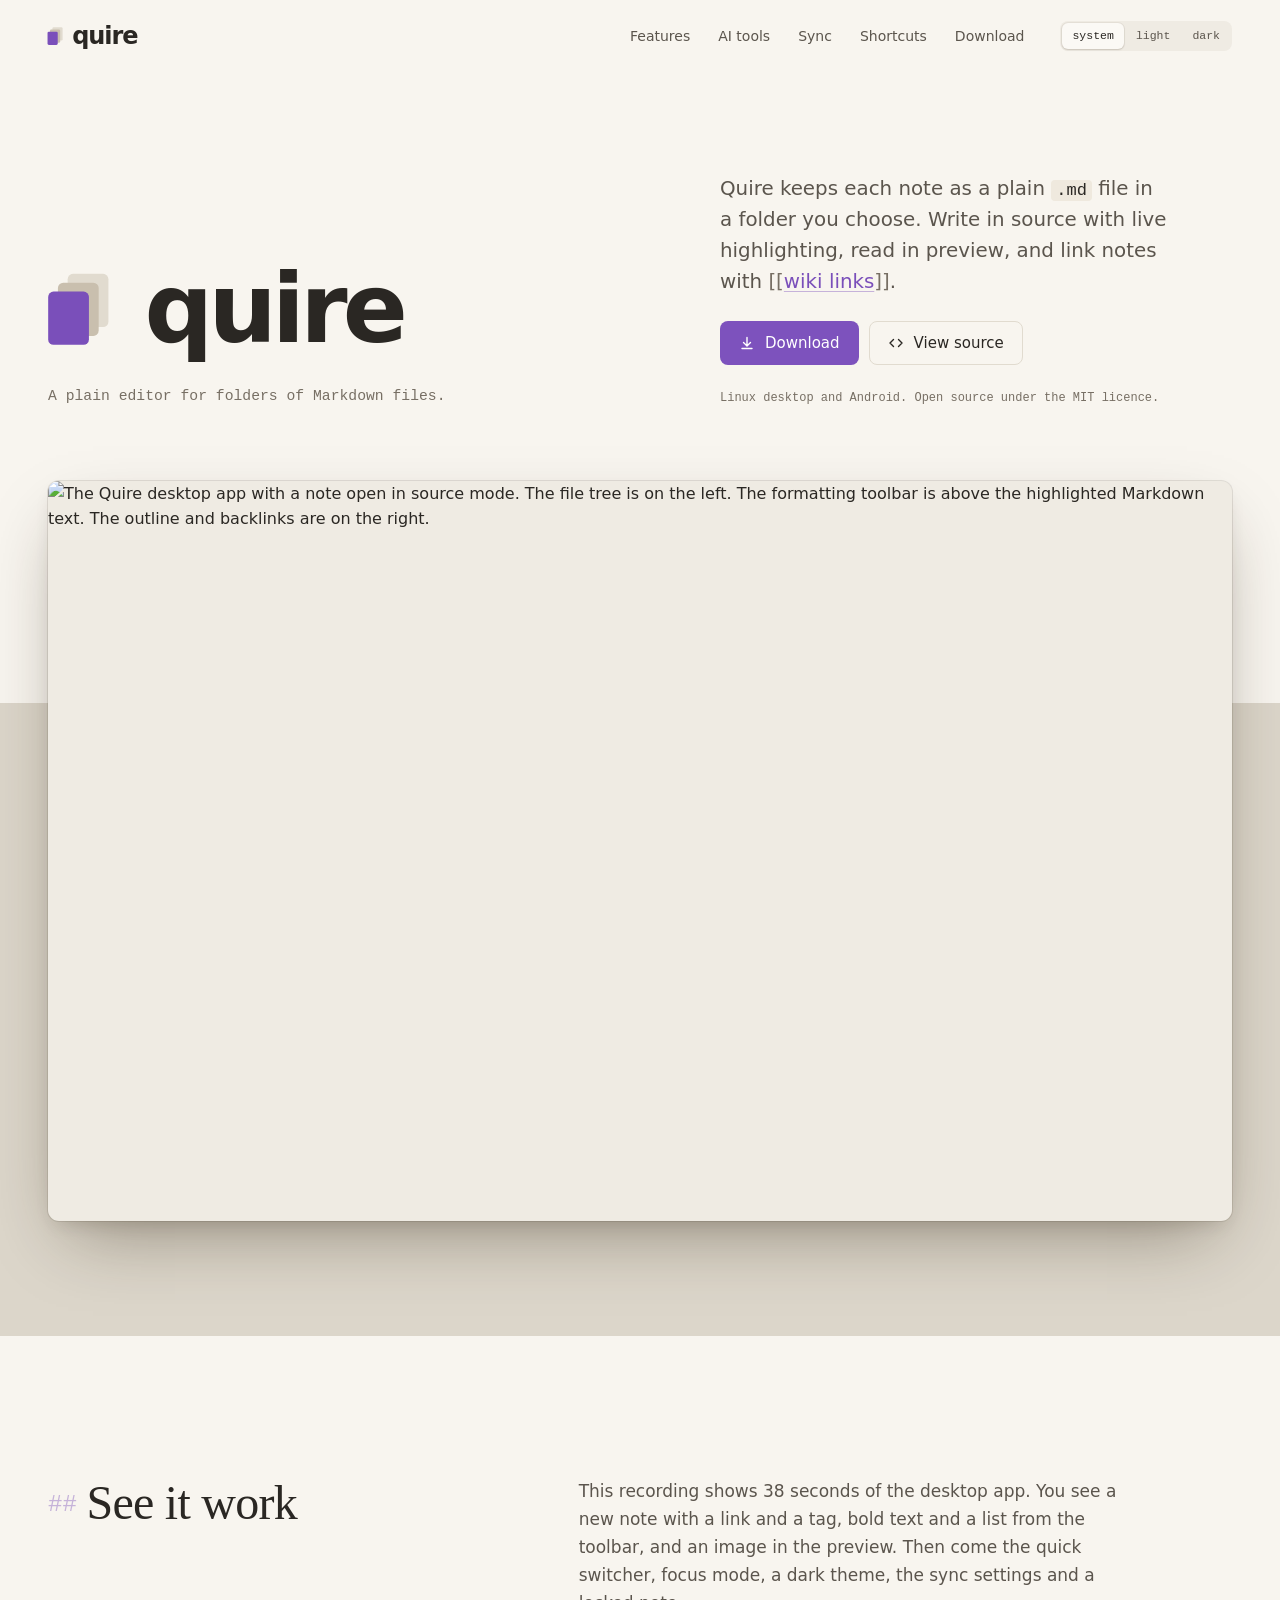
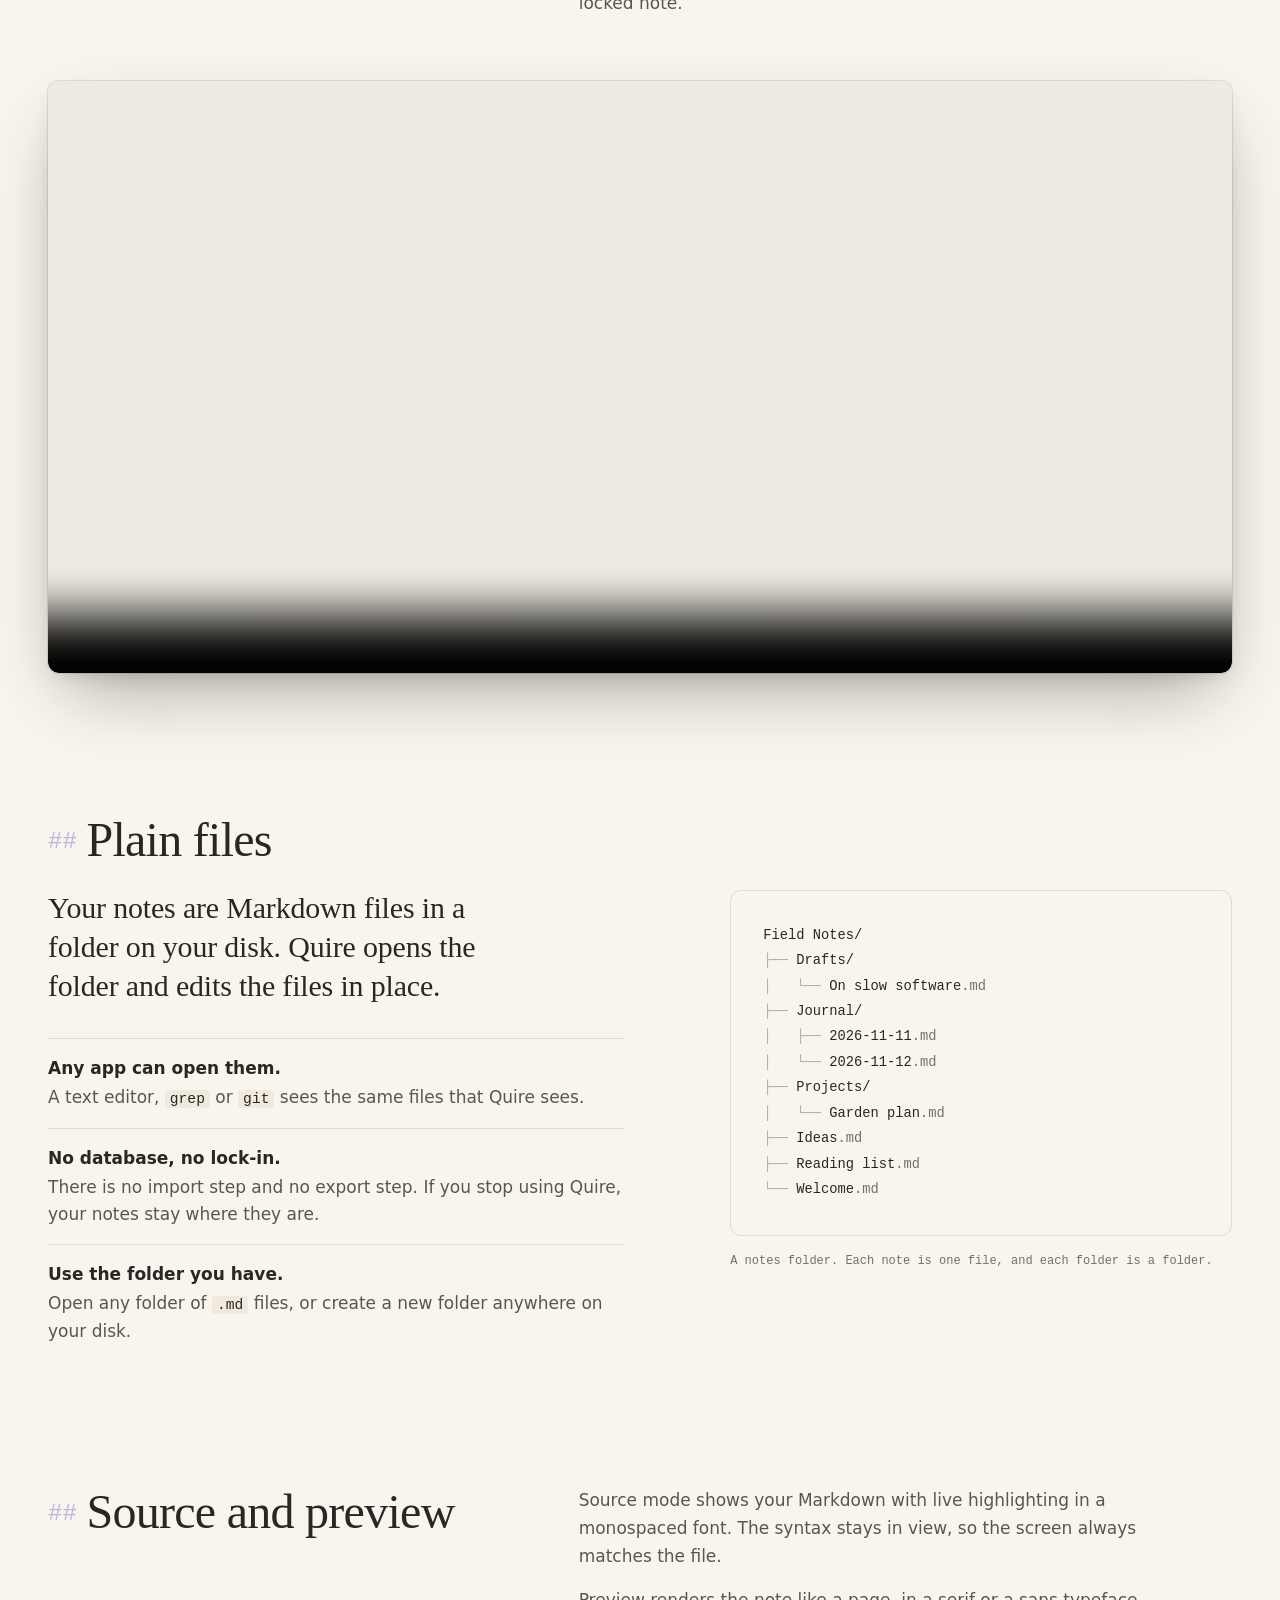
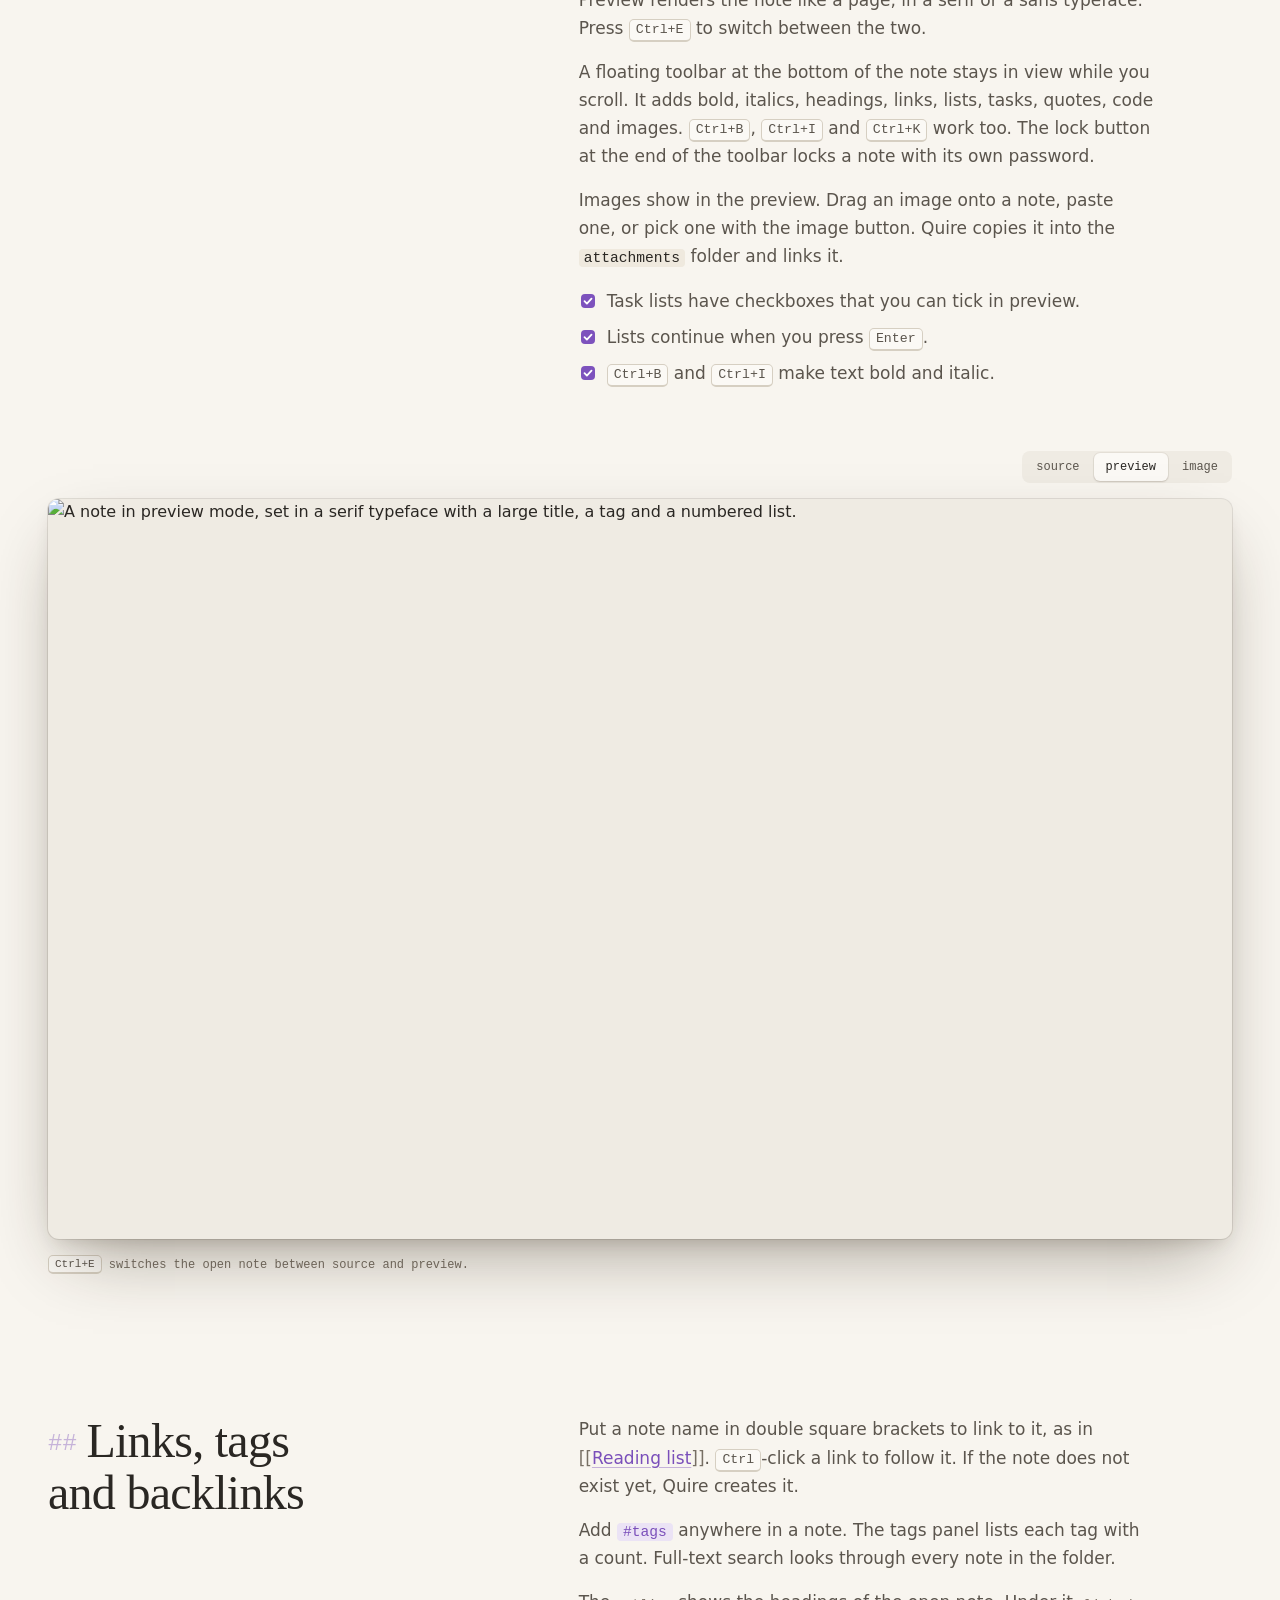
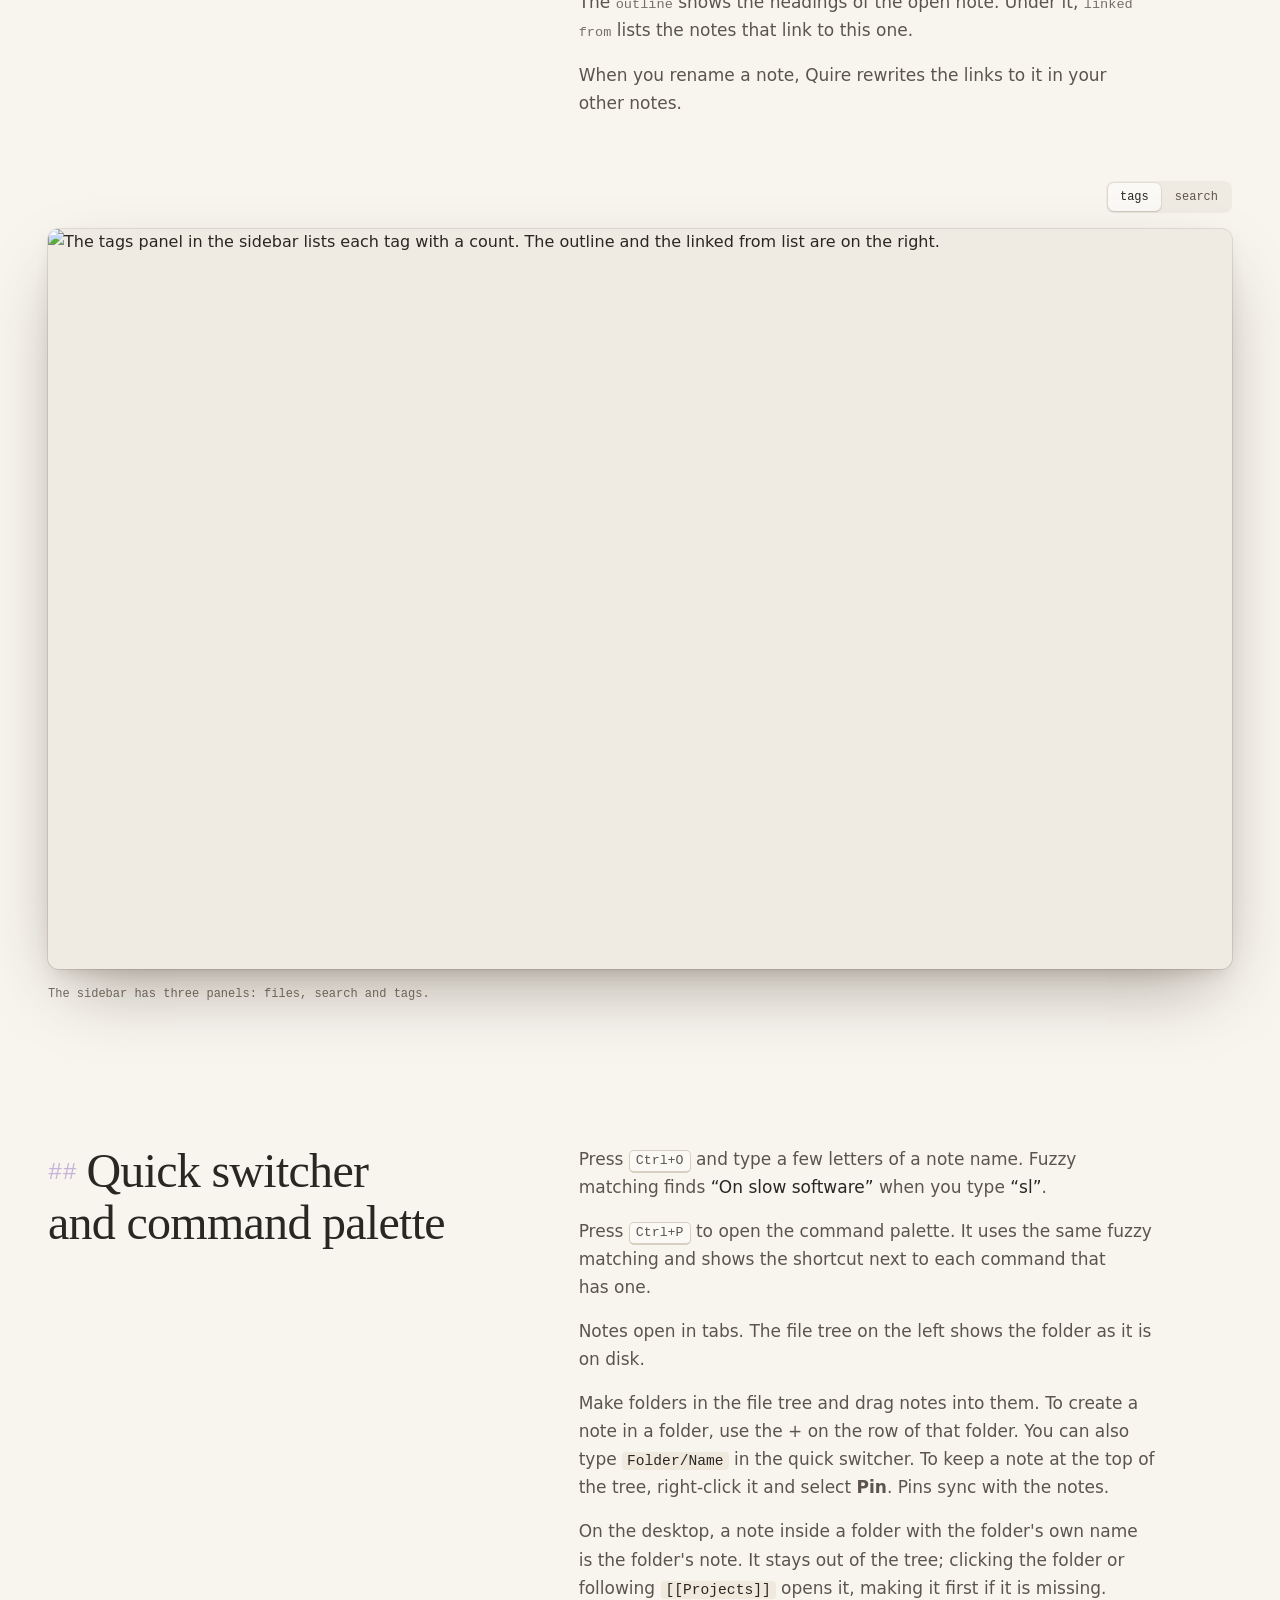
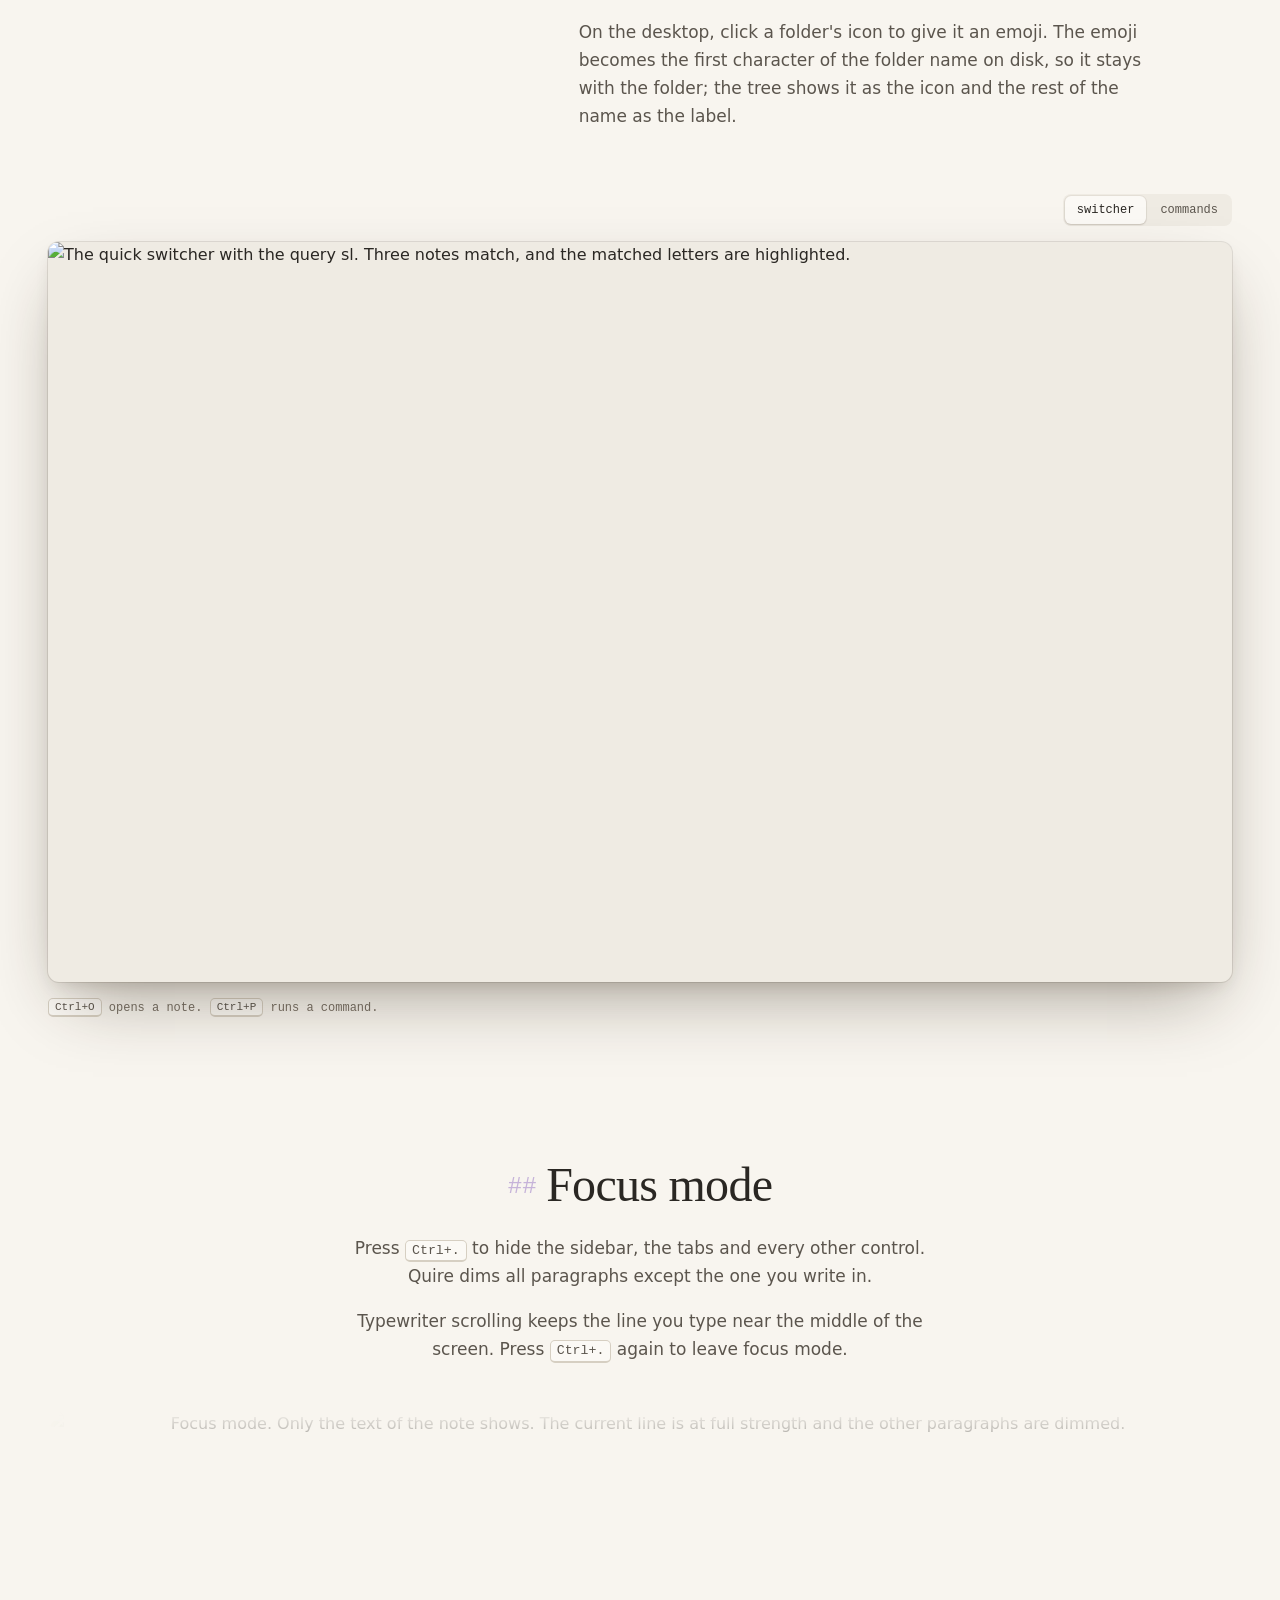
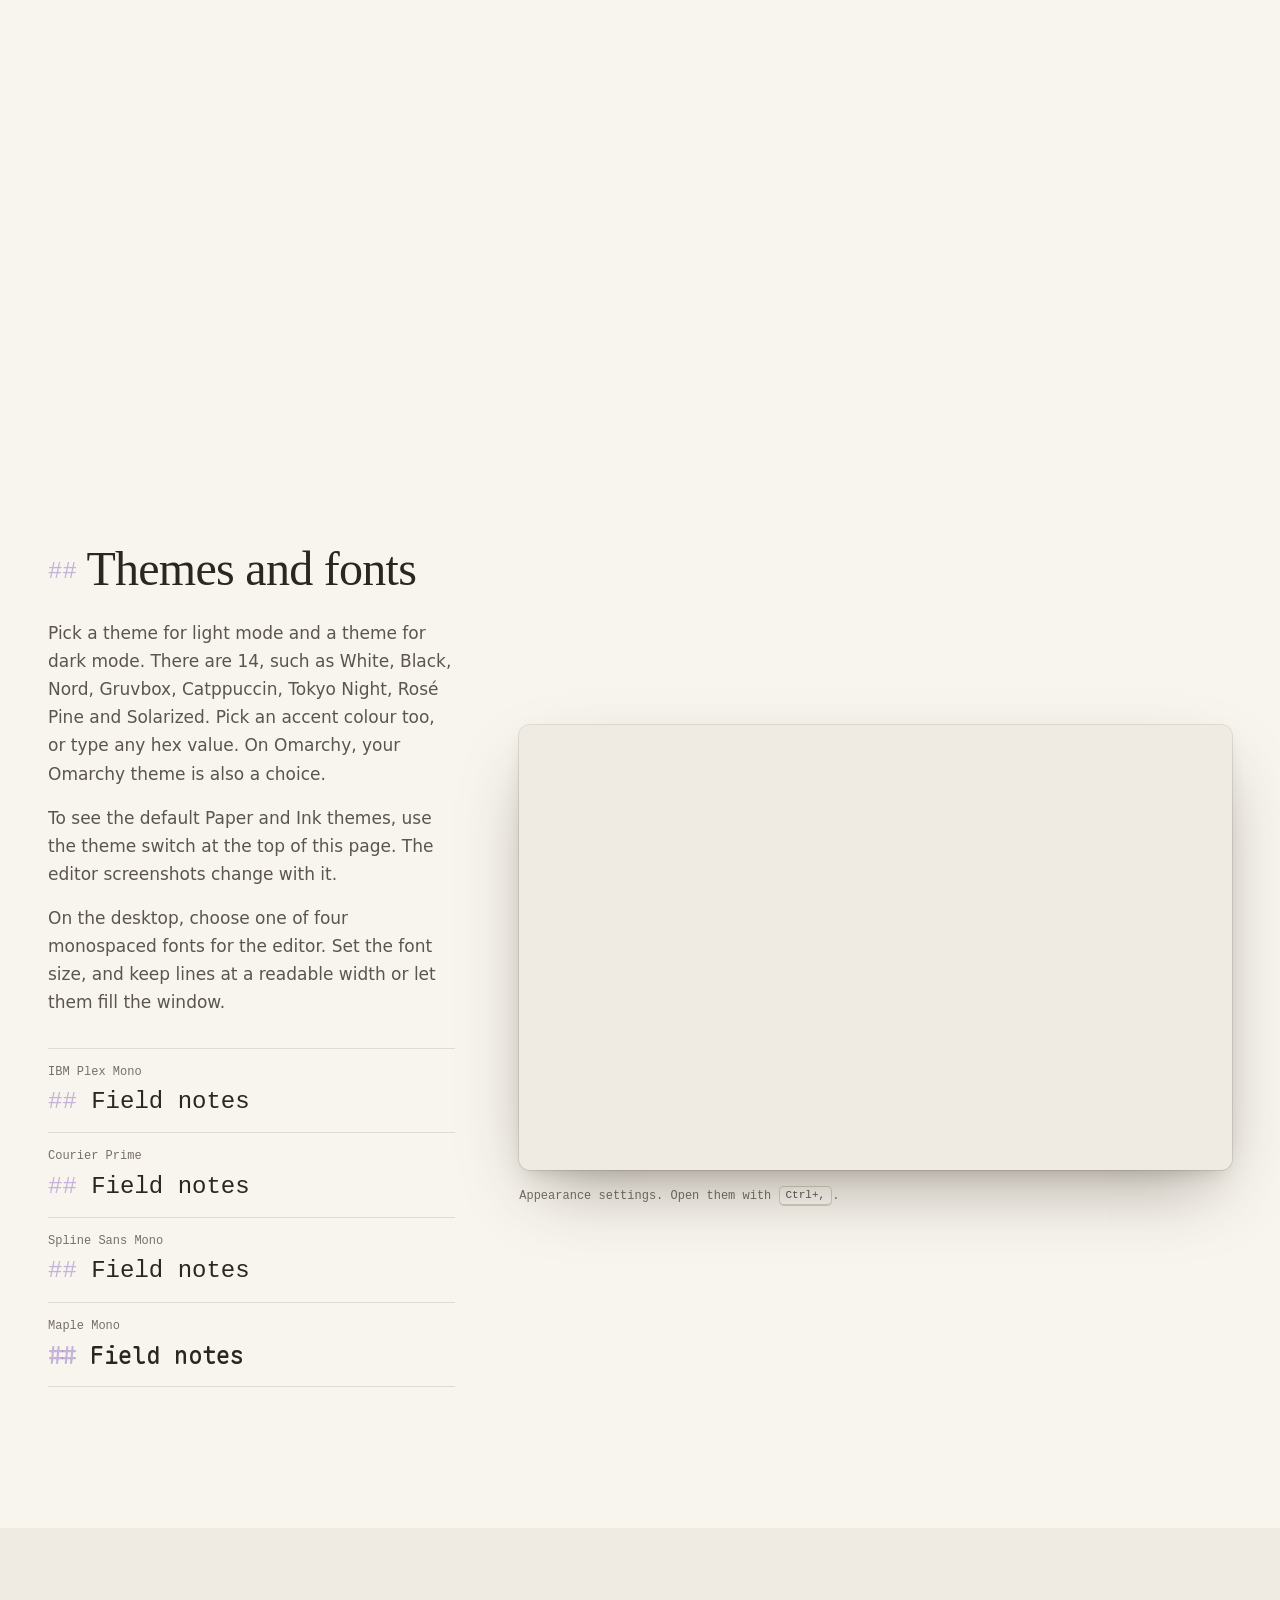
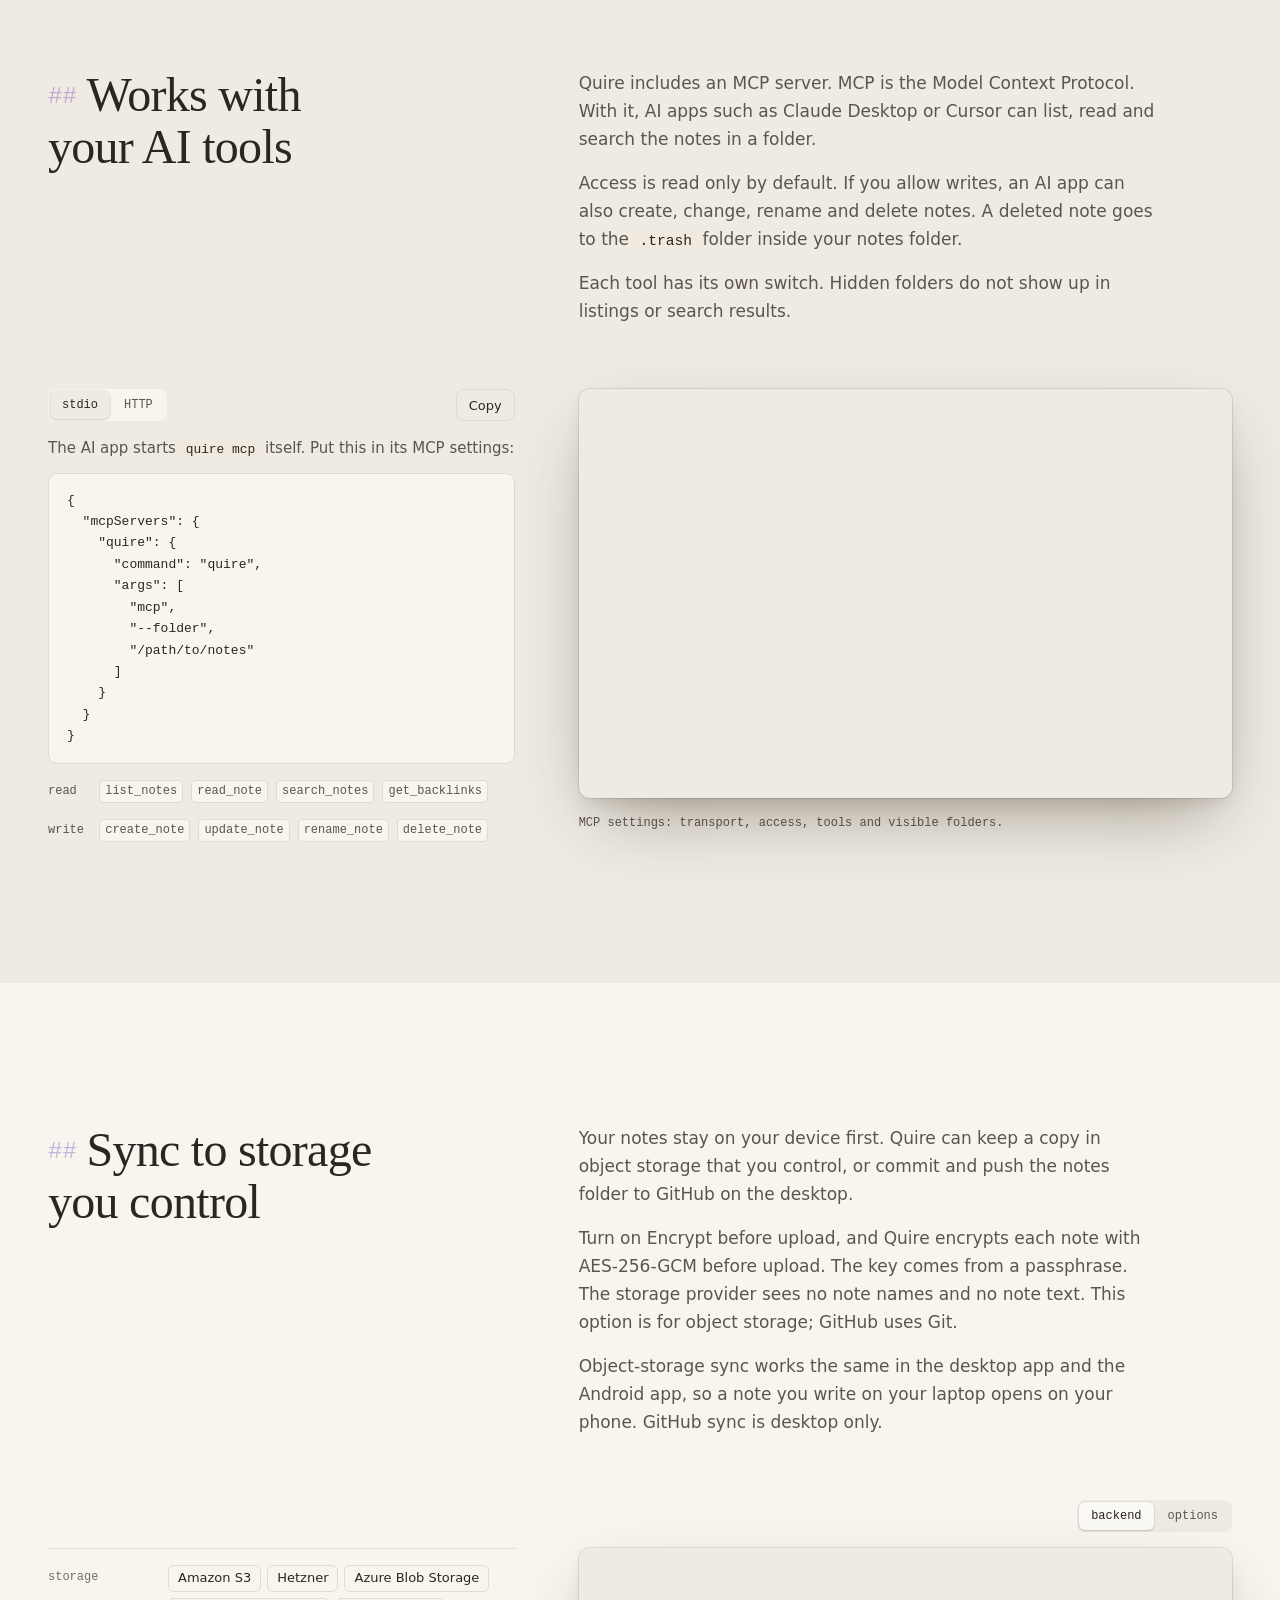
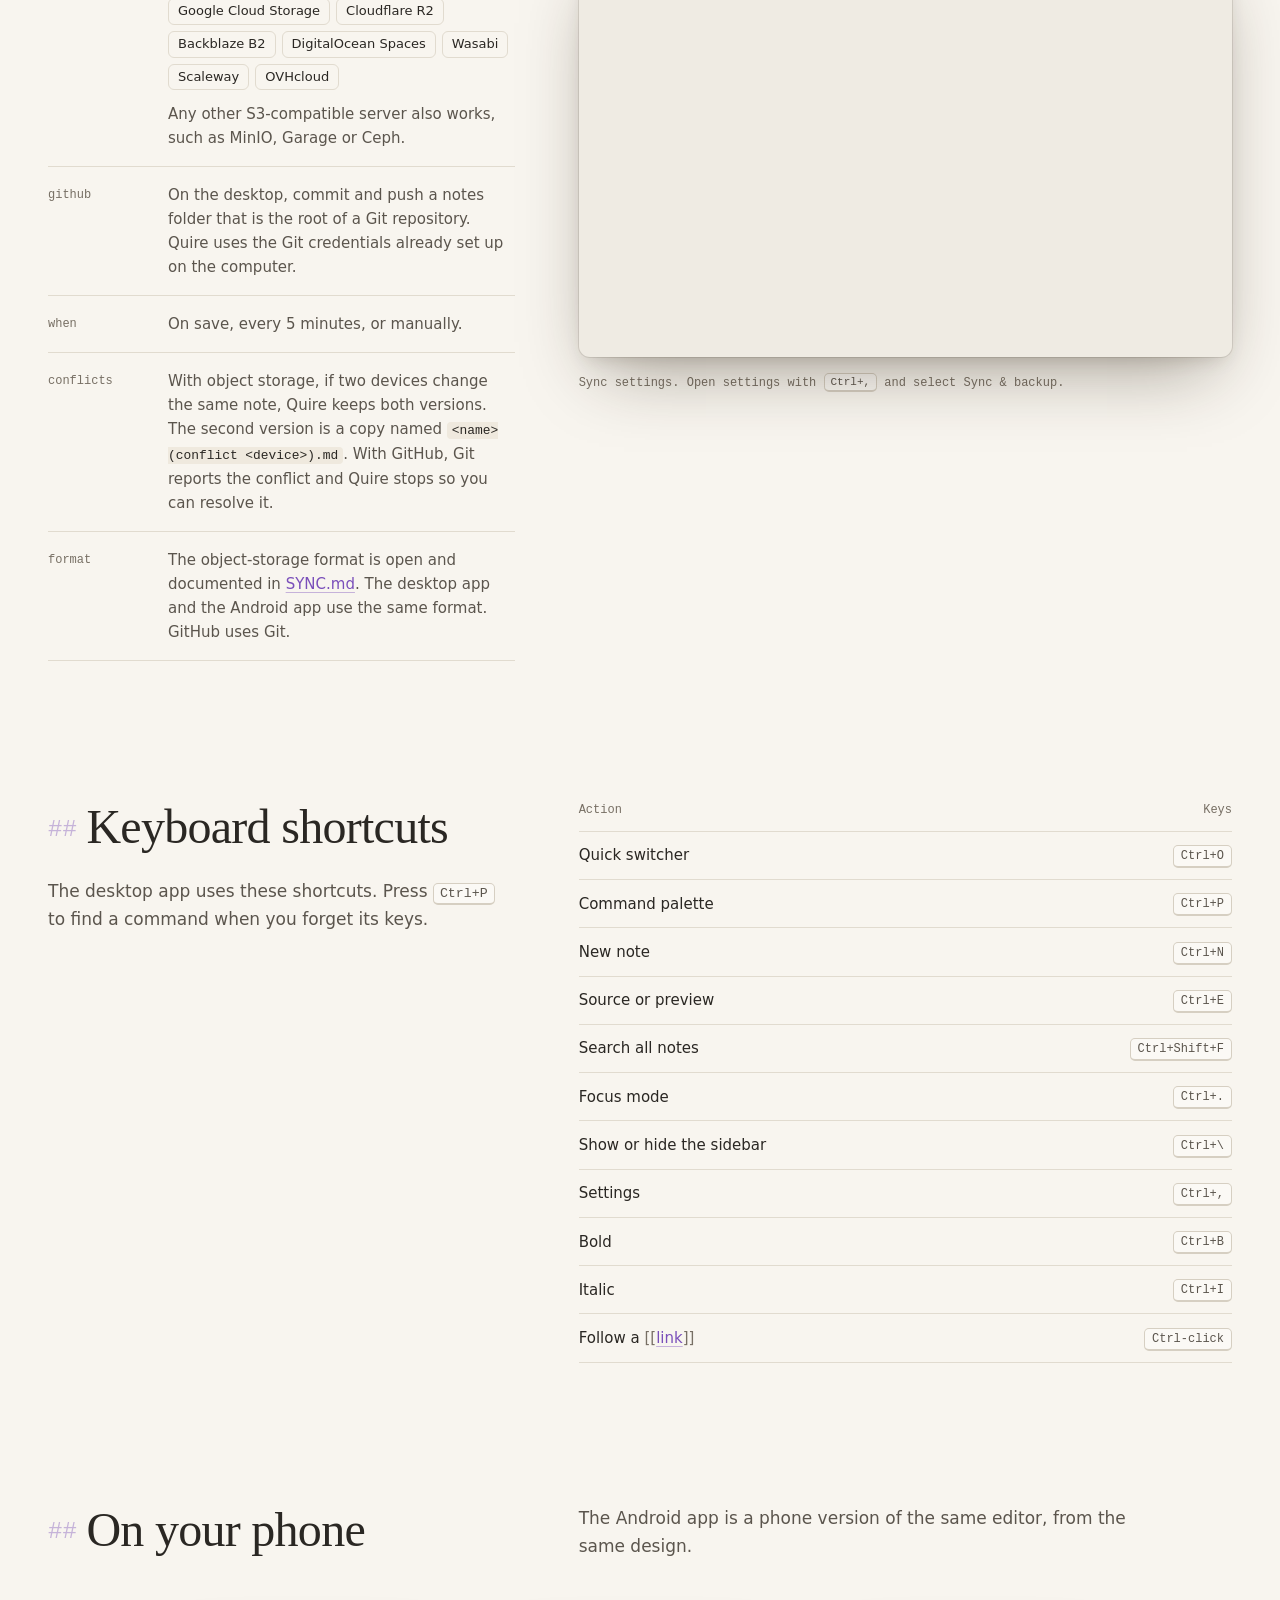
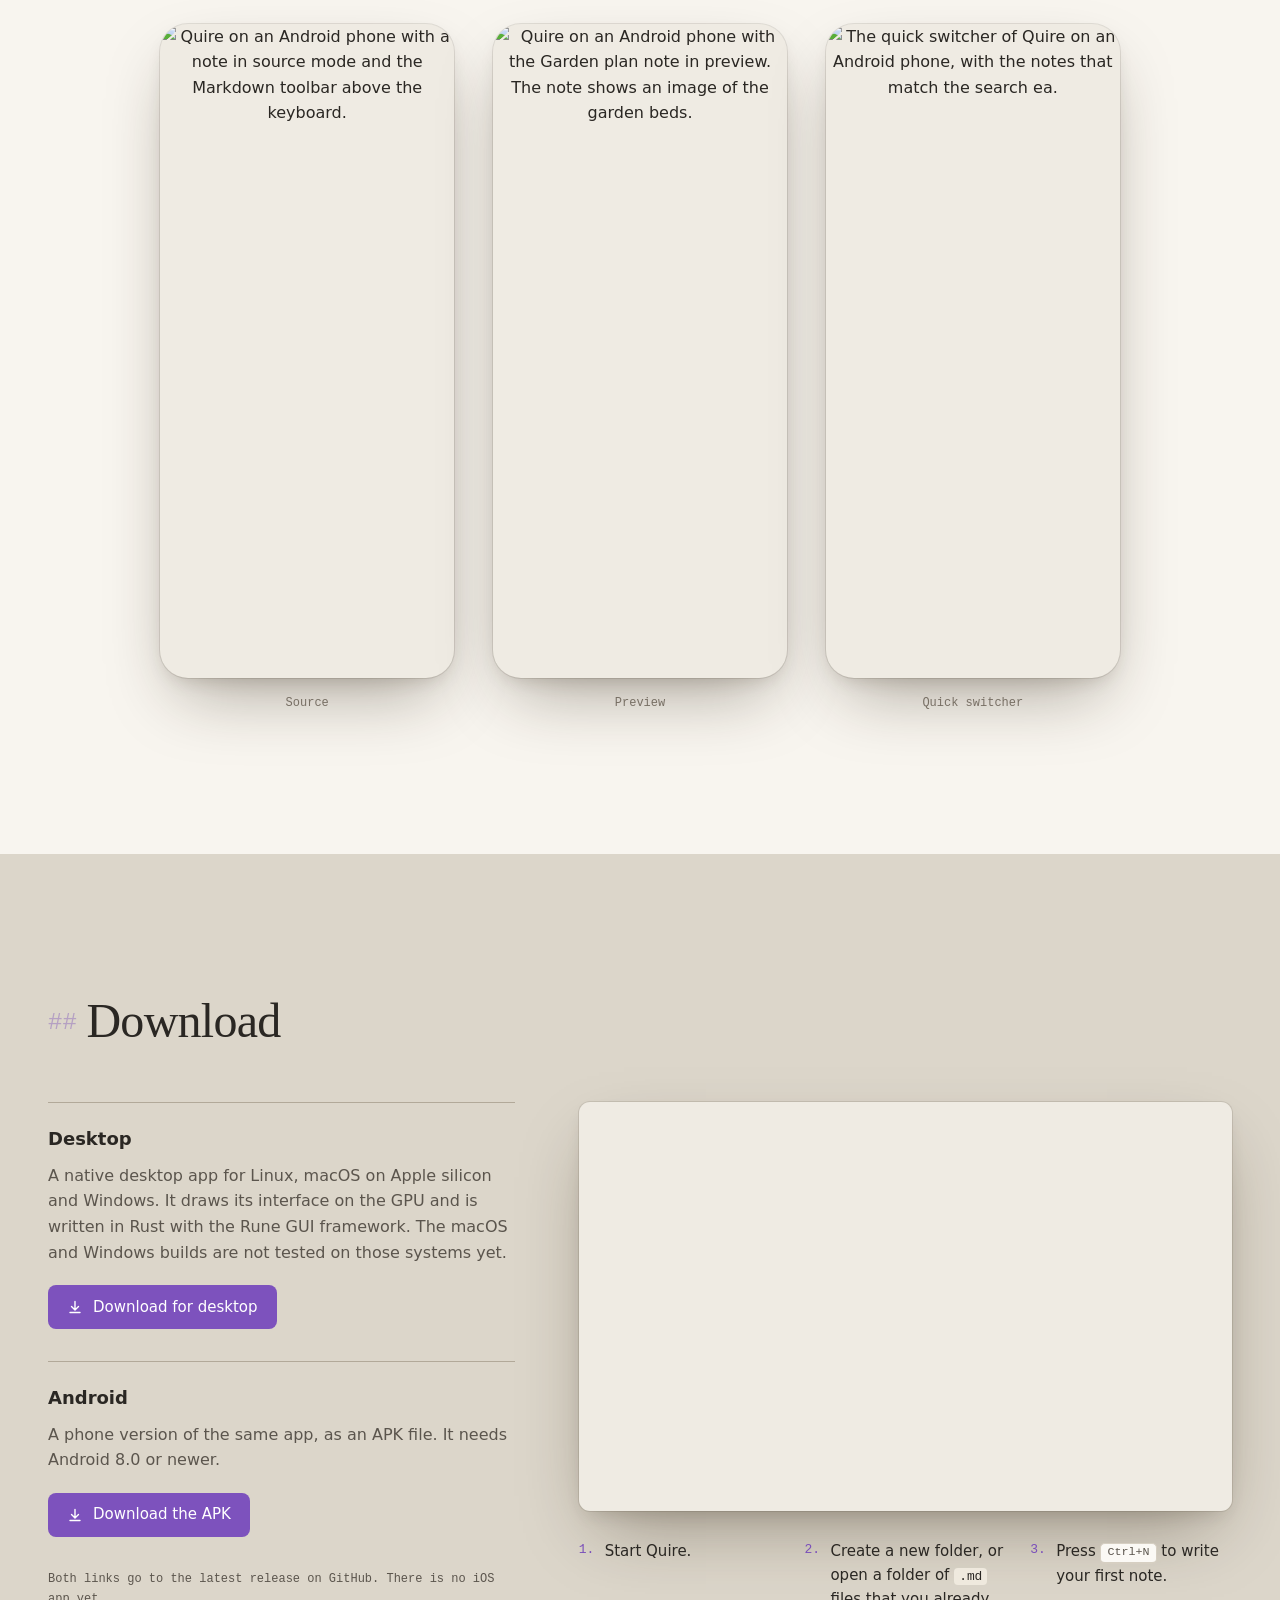
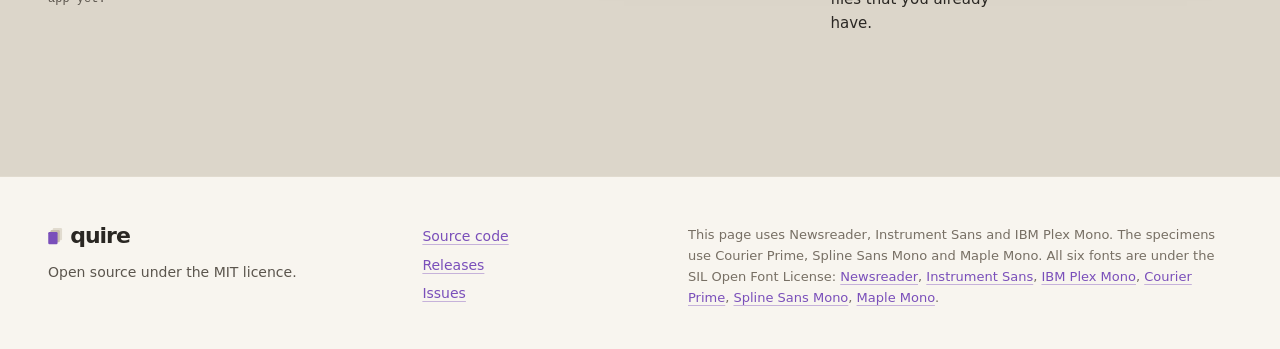
==== commit c624ab32: "Add folder emoji icons and GitHub sync Give a folder an emoji icon: click its icon in the tree and p" ====
--- a/site/index.html
+++ b/site/index.html
@@ -222,6 +222,7 @@
           <p>Notes open in tabs. The file tree on the left shows the folder as it is on disk.</p>
           <p>Make folders in the file tree and drag notes into them. To create a note in a folder, use the + on the row of that folder. You can also type <code>Folder/Name</code> in the quick switcher. To keep a note at the top of the tree, right-click it and select <b>Pin</b>. Pins sync with the notes.</p>
           <p>On the desktop, a note inside a folder with the folder's own name is the folder's note. It stays out of the tree; clicking the folder or following <code>[[Projects]]</code> opens it, making it first if it is missing.</p>
+          <p>On the desktop, click a folder's icon to give it an emoji. The emoji becomes the first character of the folder name on disk, so it stays with the folder; the tree shows it as the icon and the rest of the name as the label.</p>
         </div>
       </div>
       <figure class="figure" data-switch>
@@ -356,9 +357,9 @@
       <div class="head">
         <h2 id="sync-title"><span class="md" aria-hidden="true">##</span>Sync to storage you control</h2>
         <div class="prose">
-          <p>Your notes stay on your device first. Quire can keep a copy in object storage that you control.</p>
-          <p>Turn on Encrypt before upload, and Quire encrypts each note with <span class="nowrap">AES-256-GCM</span> before upload. The key comes from a passphrase. The storage provider sees no note names and no note text.</p>
-          <p>Sync works the same in the desktop app and the Android app, so a note you write on your laptop opens on your phone.</p>
+          <p>Your notes stay on your device first. Quire can keep a copy in object storage that you control, or commit and push the notes folder to GitHub on the desktop.</p>
+          <p>Turn on Encrypt before upload, and Quire encrypts each note with <span class="nowrap">AES-256-GCM</span> before upload. The key comes from a passphrase. The storage provider sees no note names and no note text. This option is for object storage; GitHub uses Git.</p>
+          <p>Object-storage sync works the same in the desktop app and the Android app, so a note you write on your laptop opens on your phone. GitHub sync is desktop only.</p>
         </div>
       </div>
       <div class="sync-grid">
@@ -382,16 +383,20 @@
             </dd>
           </div>
           <div>
+            <dt>github</dt>
+            <dd><p>On the desktop, commit and push a notes folder that is the root of a Git repository. Quire uses the Git credentials already set up on the computer.</p></dd>
+          </div>
+          <div>
             <dt>when</dt>
             <dd><p>On save, every 5 minutes, or manually.</p></dd>
           </div>
           <div>
             <dt>conflicts</dt>
-            <dd><p>If two devices change the same note, Quire keeps both versions. The second version is a copy named <code>&lt;name&gt; (conflict &lt;device&gt;).md</code>.</p></dd>
+            <dd><p>With object storage, if two devices change the same note, Quire keeps both versions. The second version is a copy named <code>&lt;name&gt; (conflict &lt;device&gt;).md</code>. With GitHub, Git reports the conflict and Quire stops so you can resolve it.</p></dd>
           </div>
           <div>
             <dt>format</dt>
-            <dd><p>The format is open and documented in <a href="https://github.com/bjarneo/quire/blob/main/SYNC.md" data-repo-path="/blob/main/SYNC.md">SYNC.md</a>. The desktop app and the Android app use the same format.</p></dd>
+            <dd><p>The object-storage format is open and documented in <a href="https://github.com/bjarneo/quire/blob/main/SYNC.md" data-repo-path="/blob/main/SYNC.md">SYNC.md</a>. The desktop app and the Android app use the same format. GitHub uses Git.</p></dd>
           </div>
         </dl>
         <figure class="figure" data-switch>
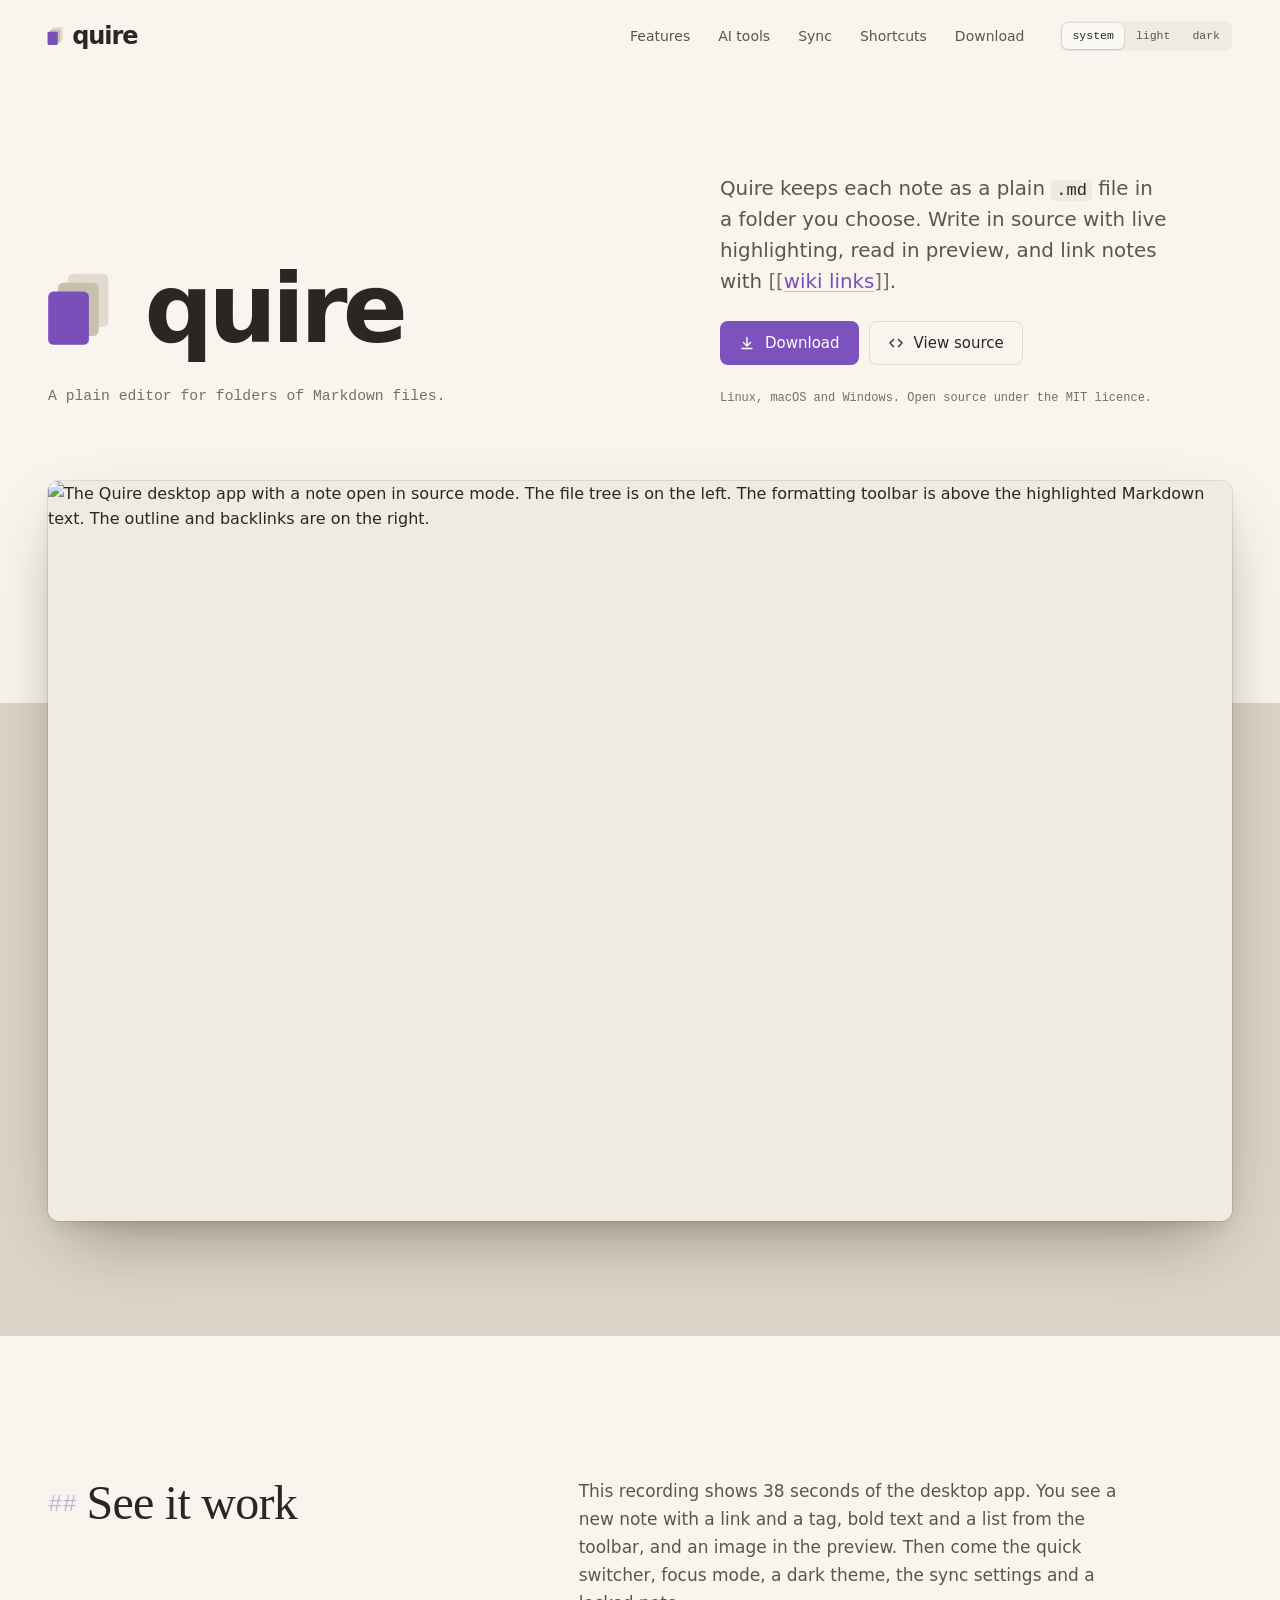
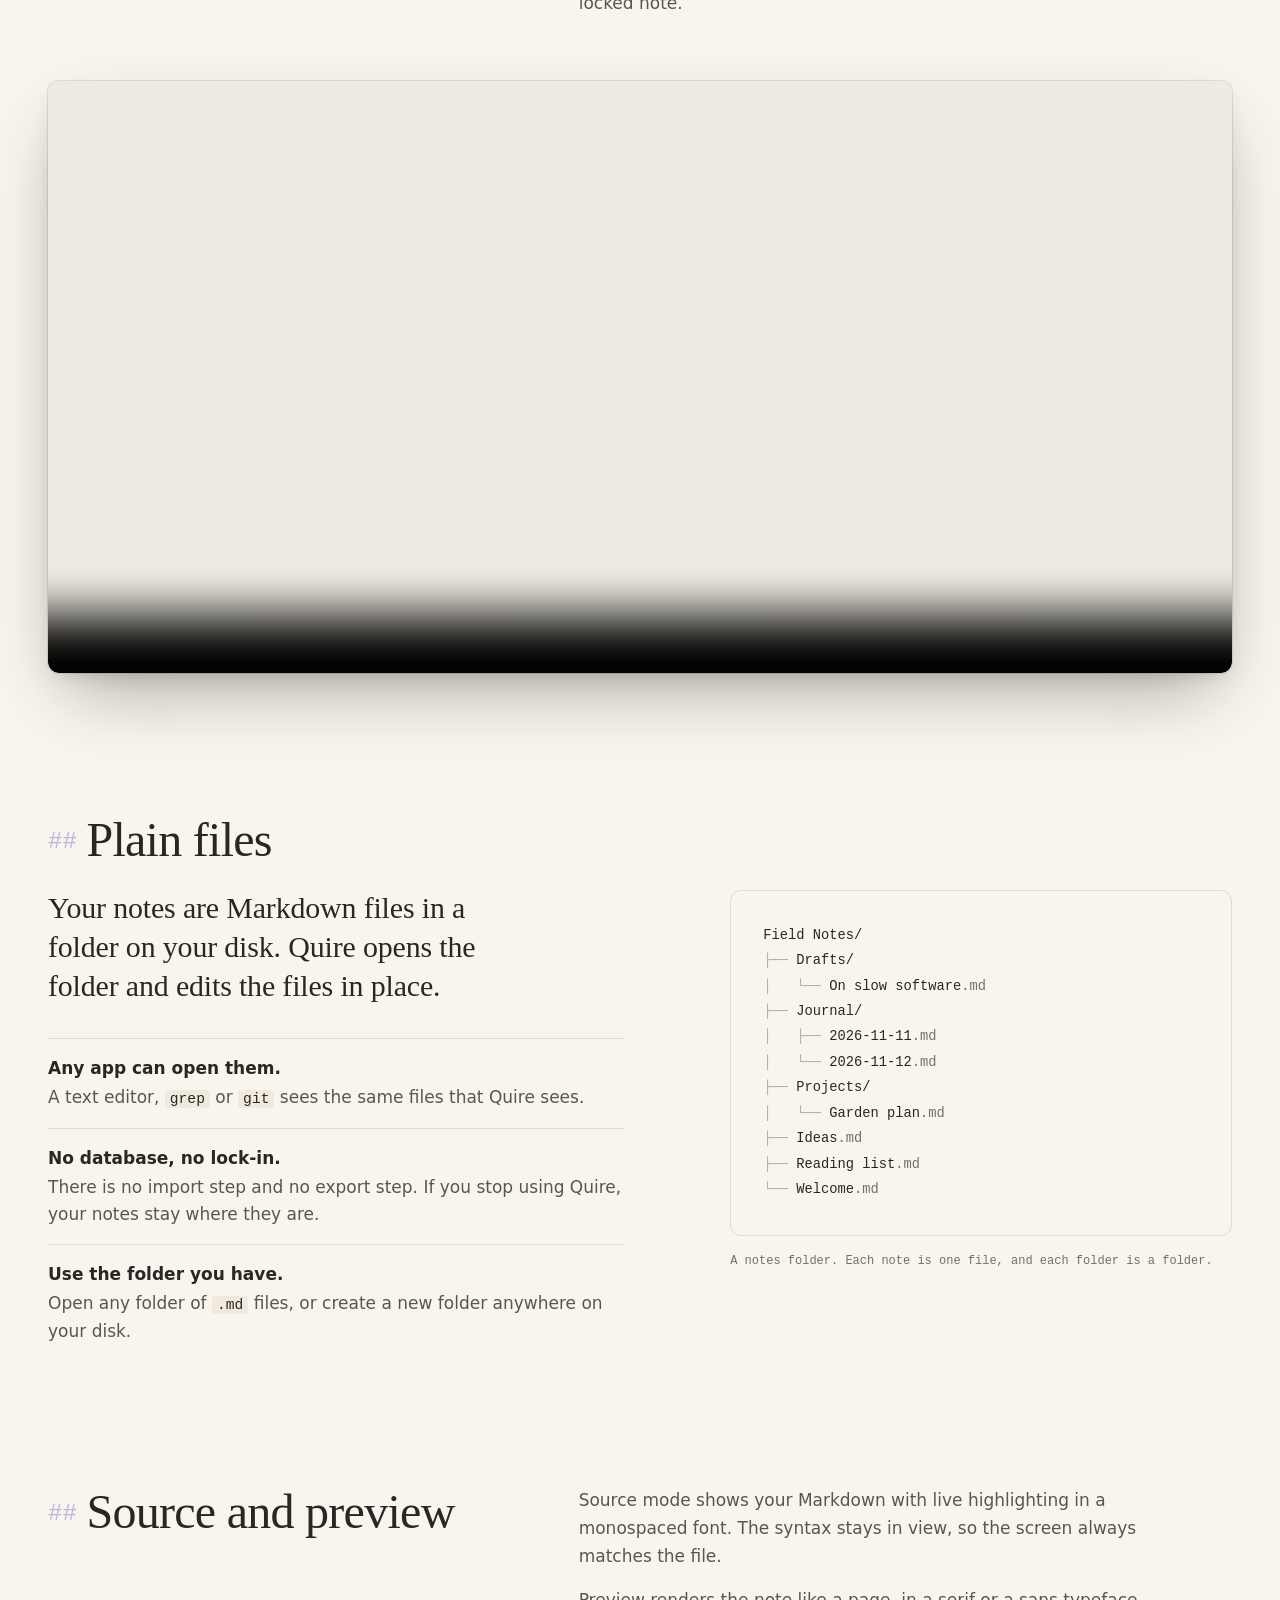
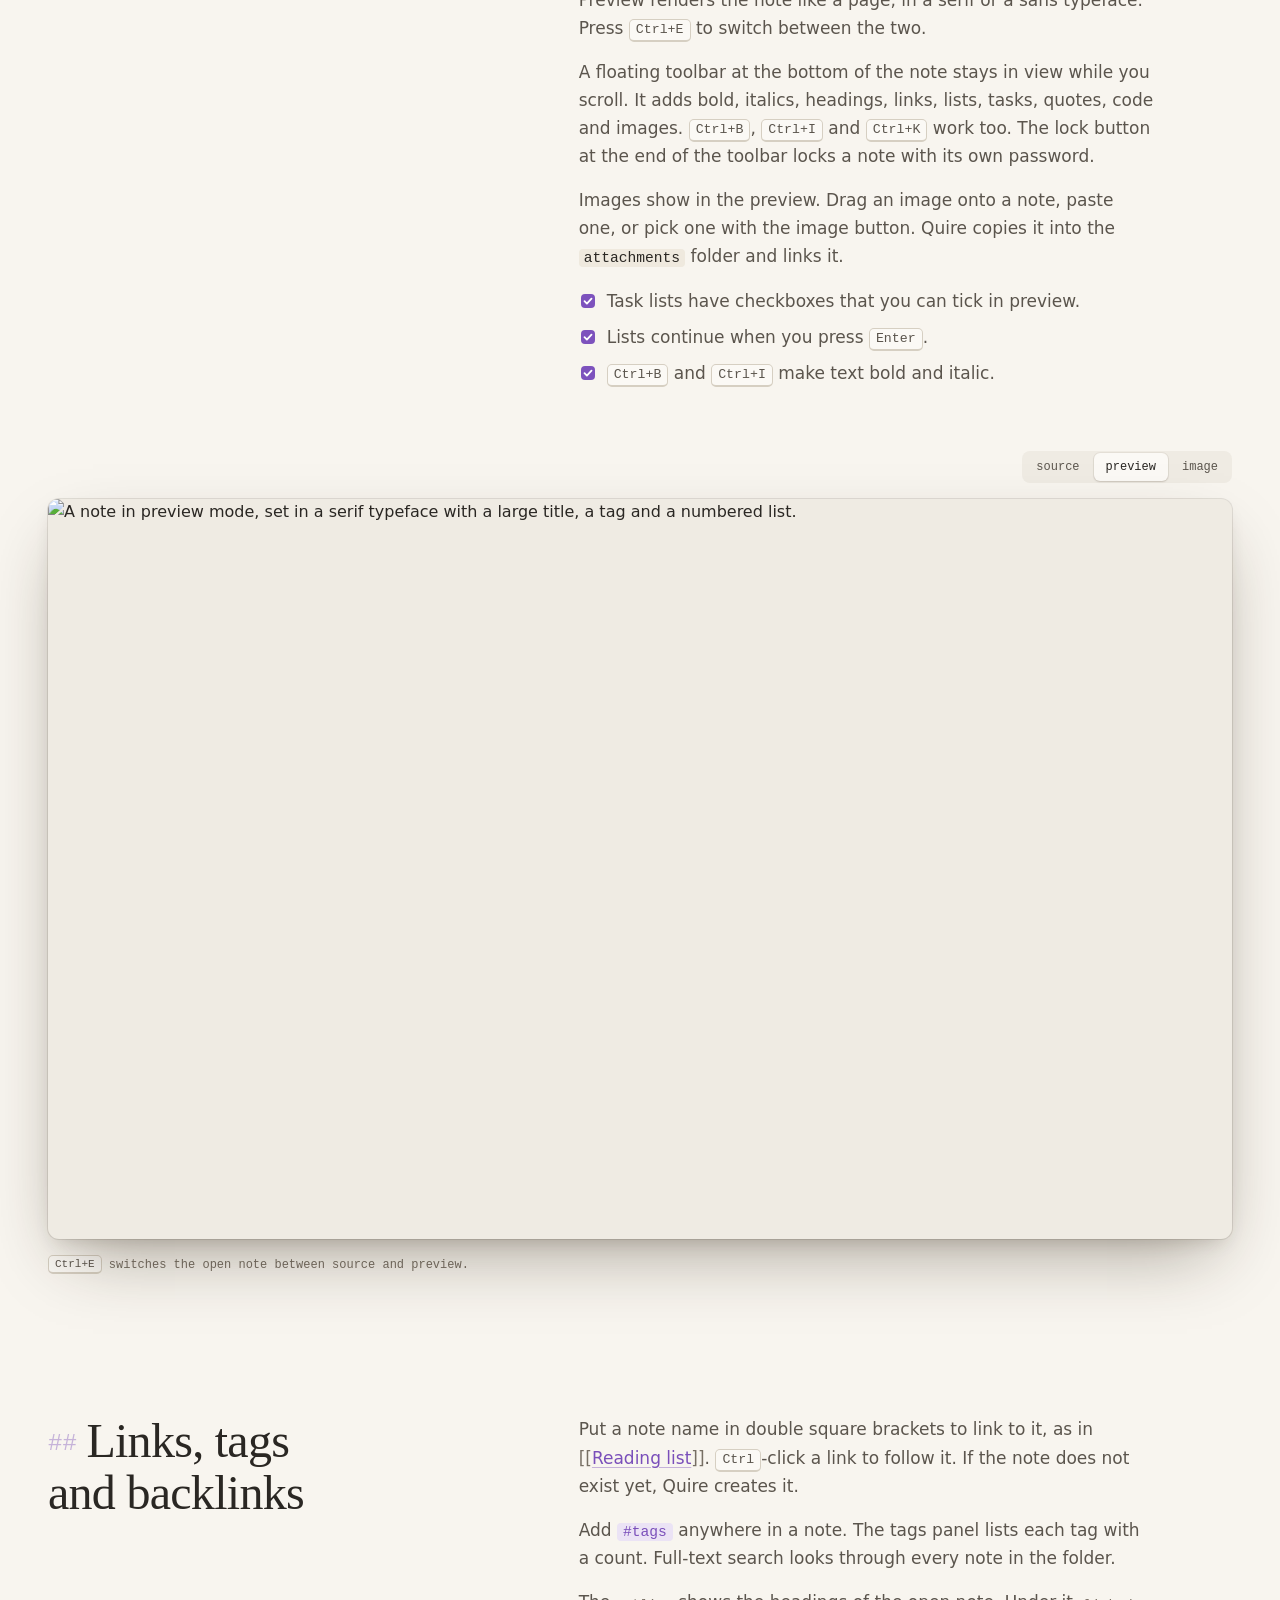
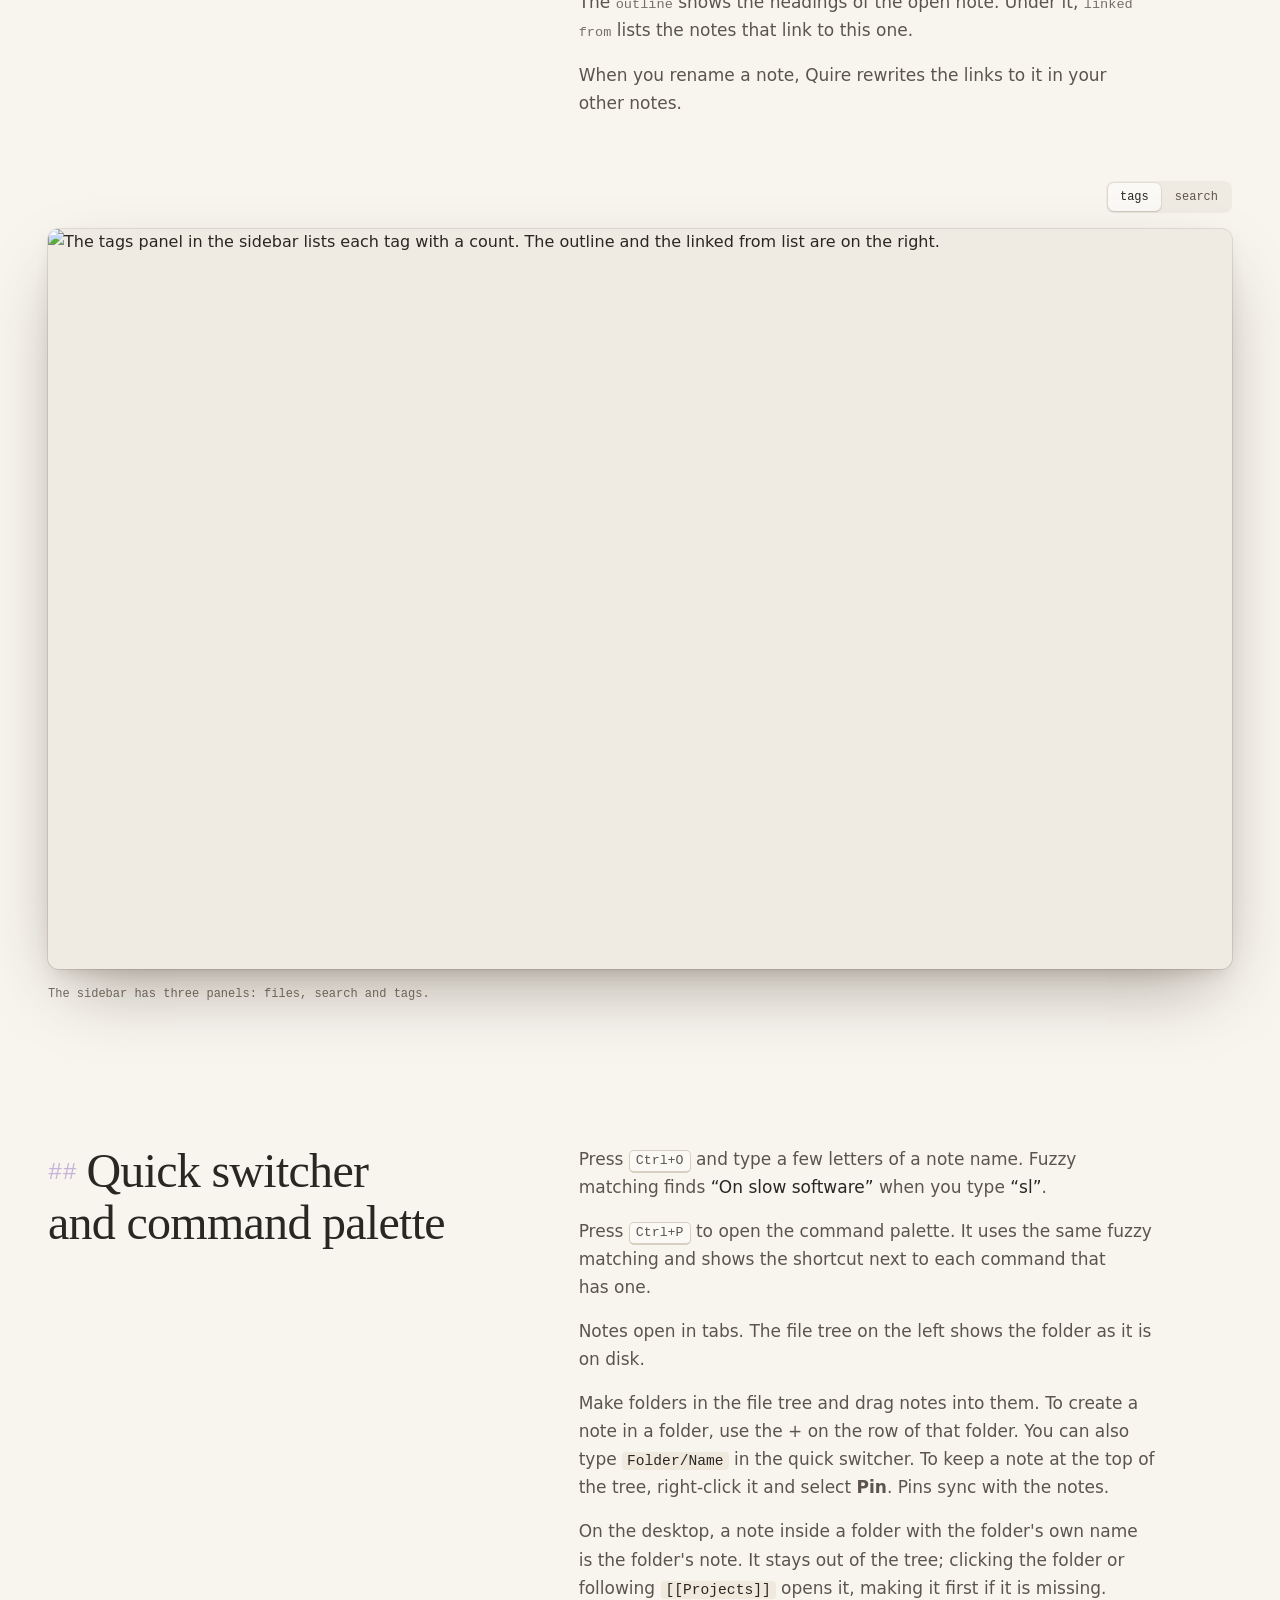
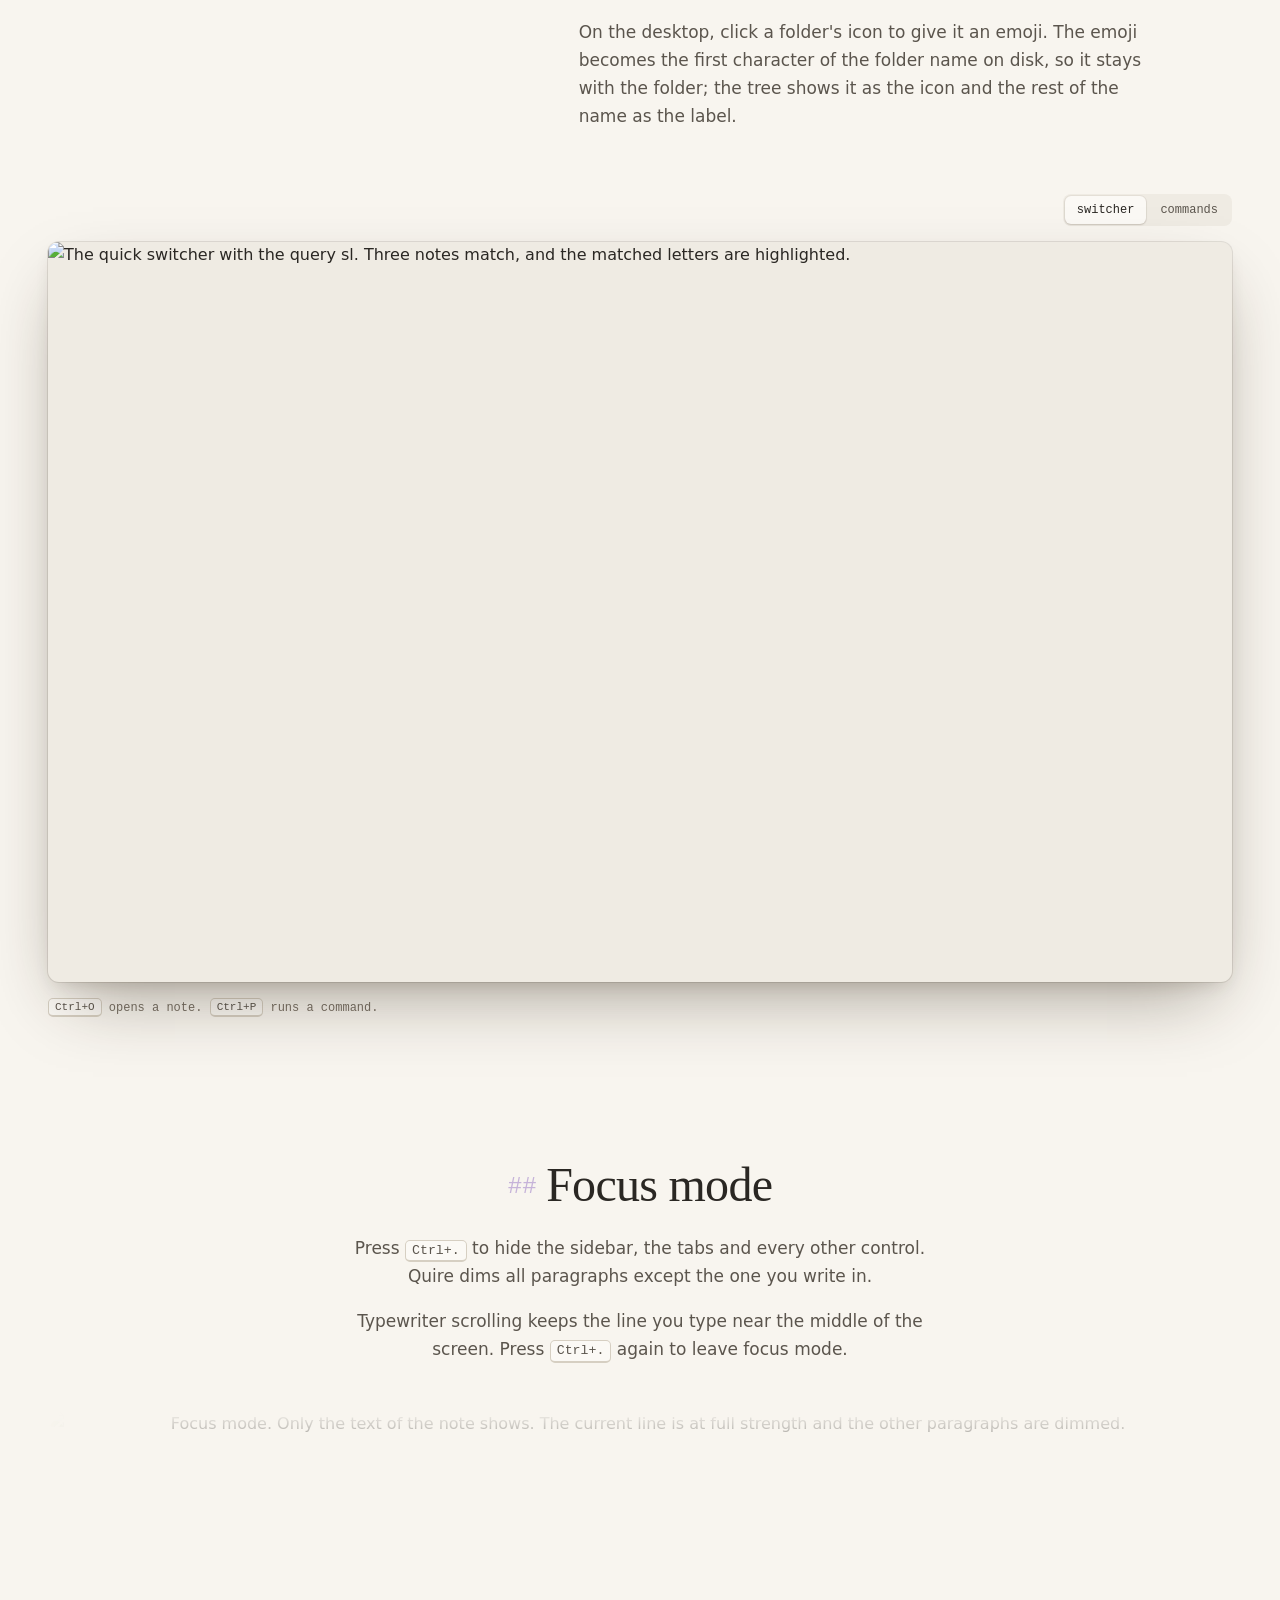
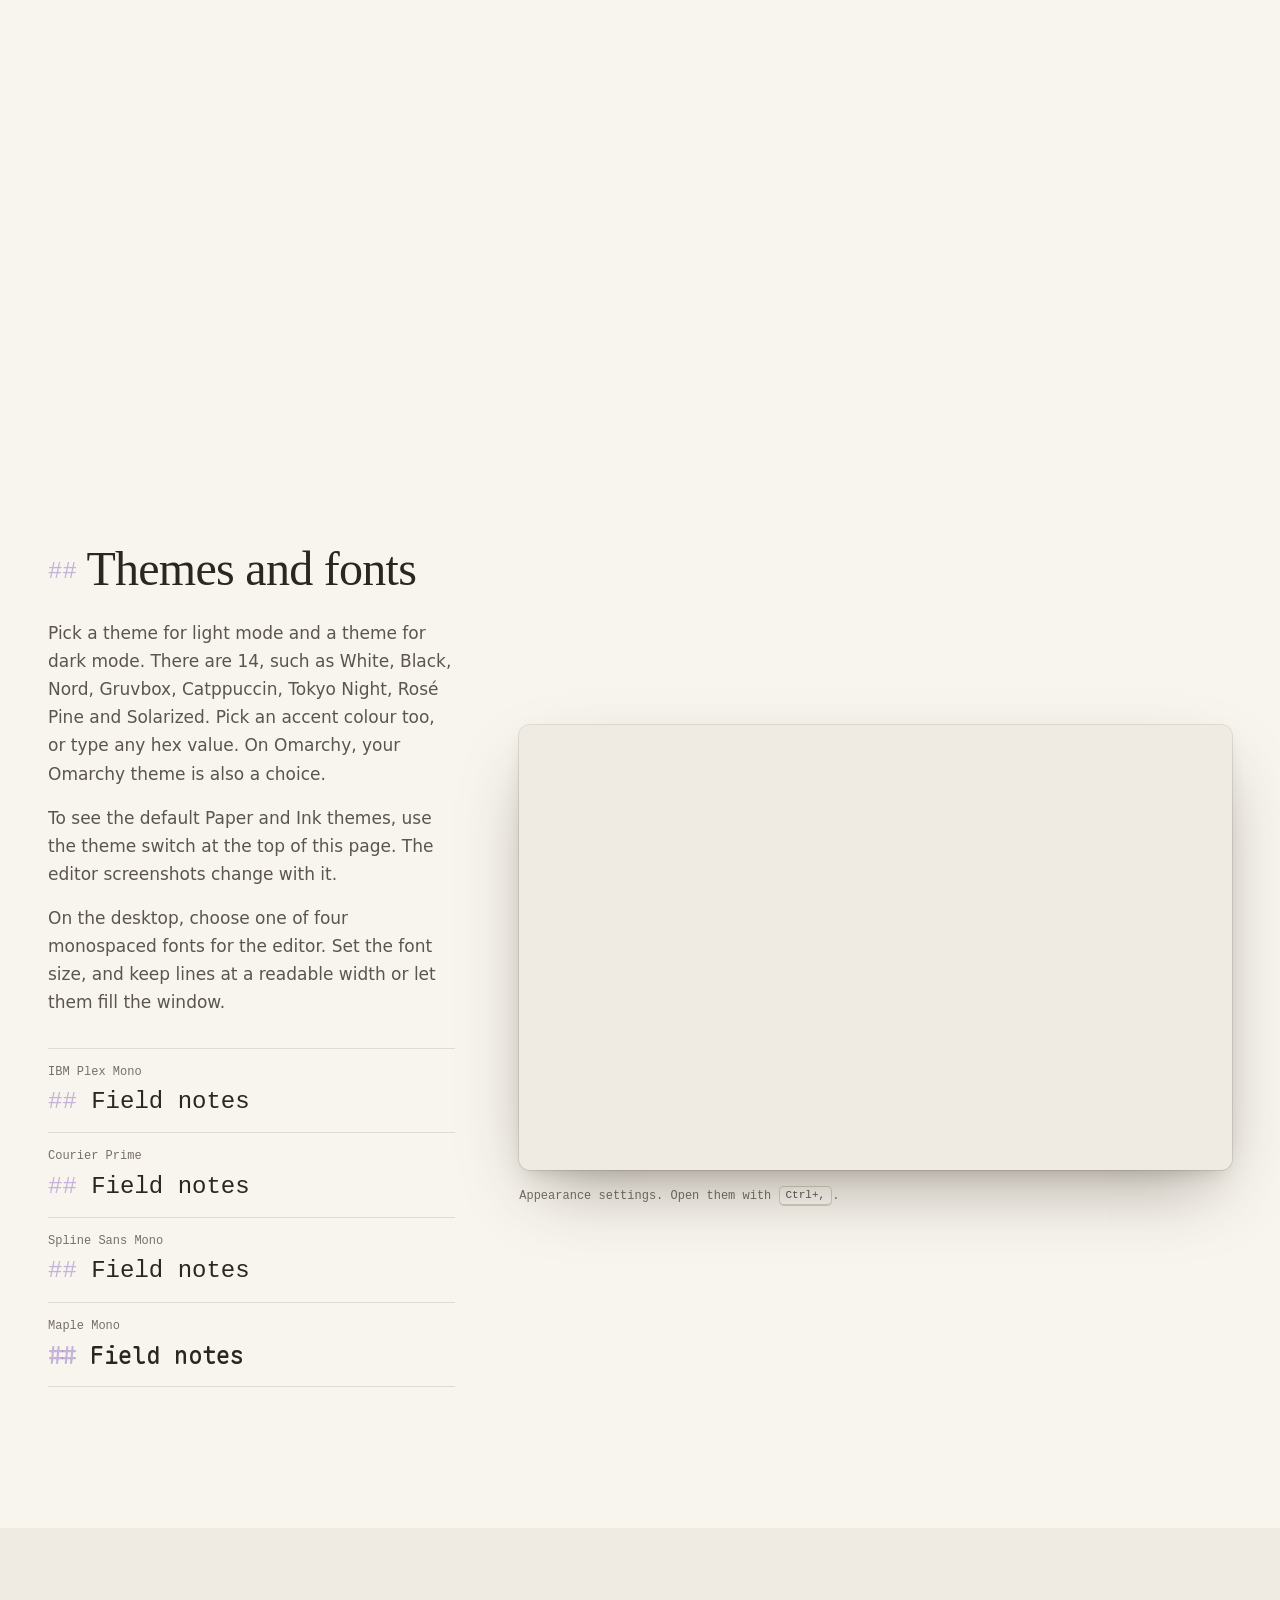
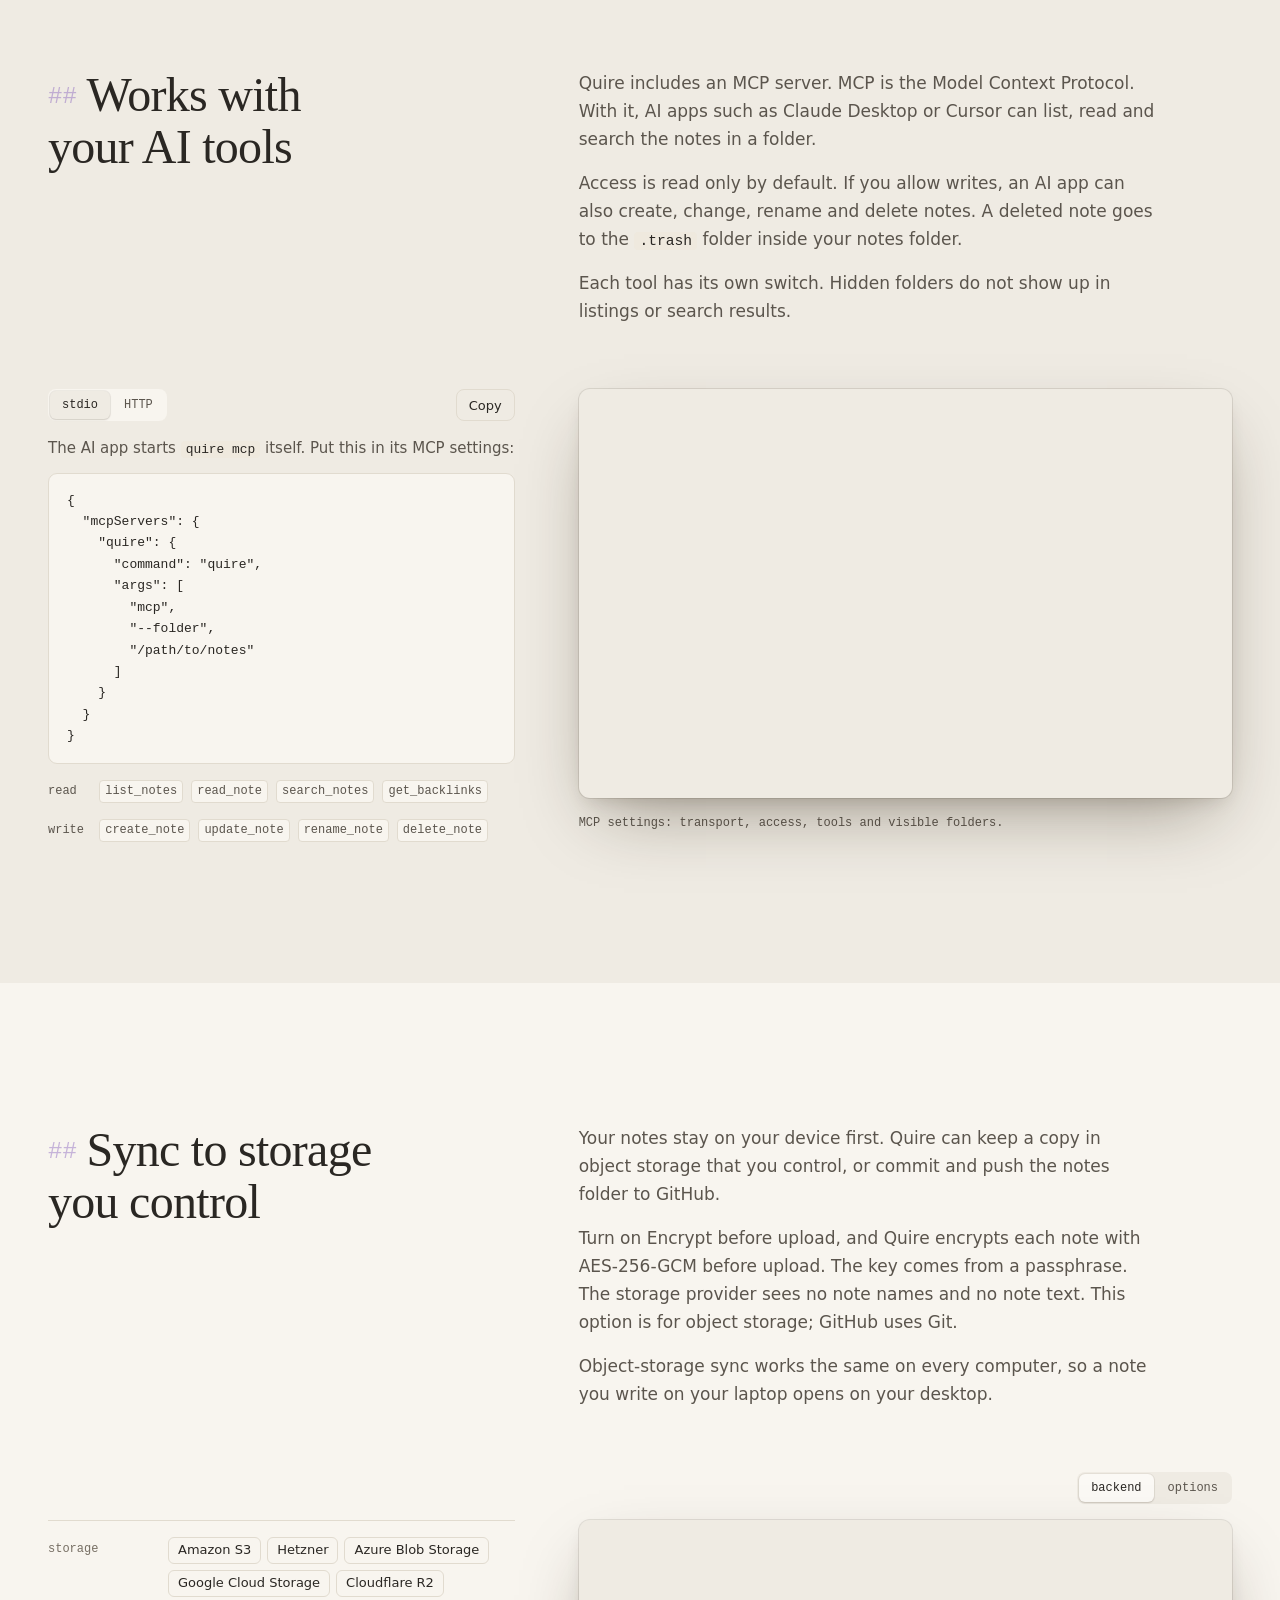
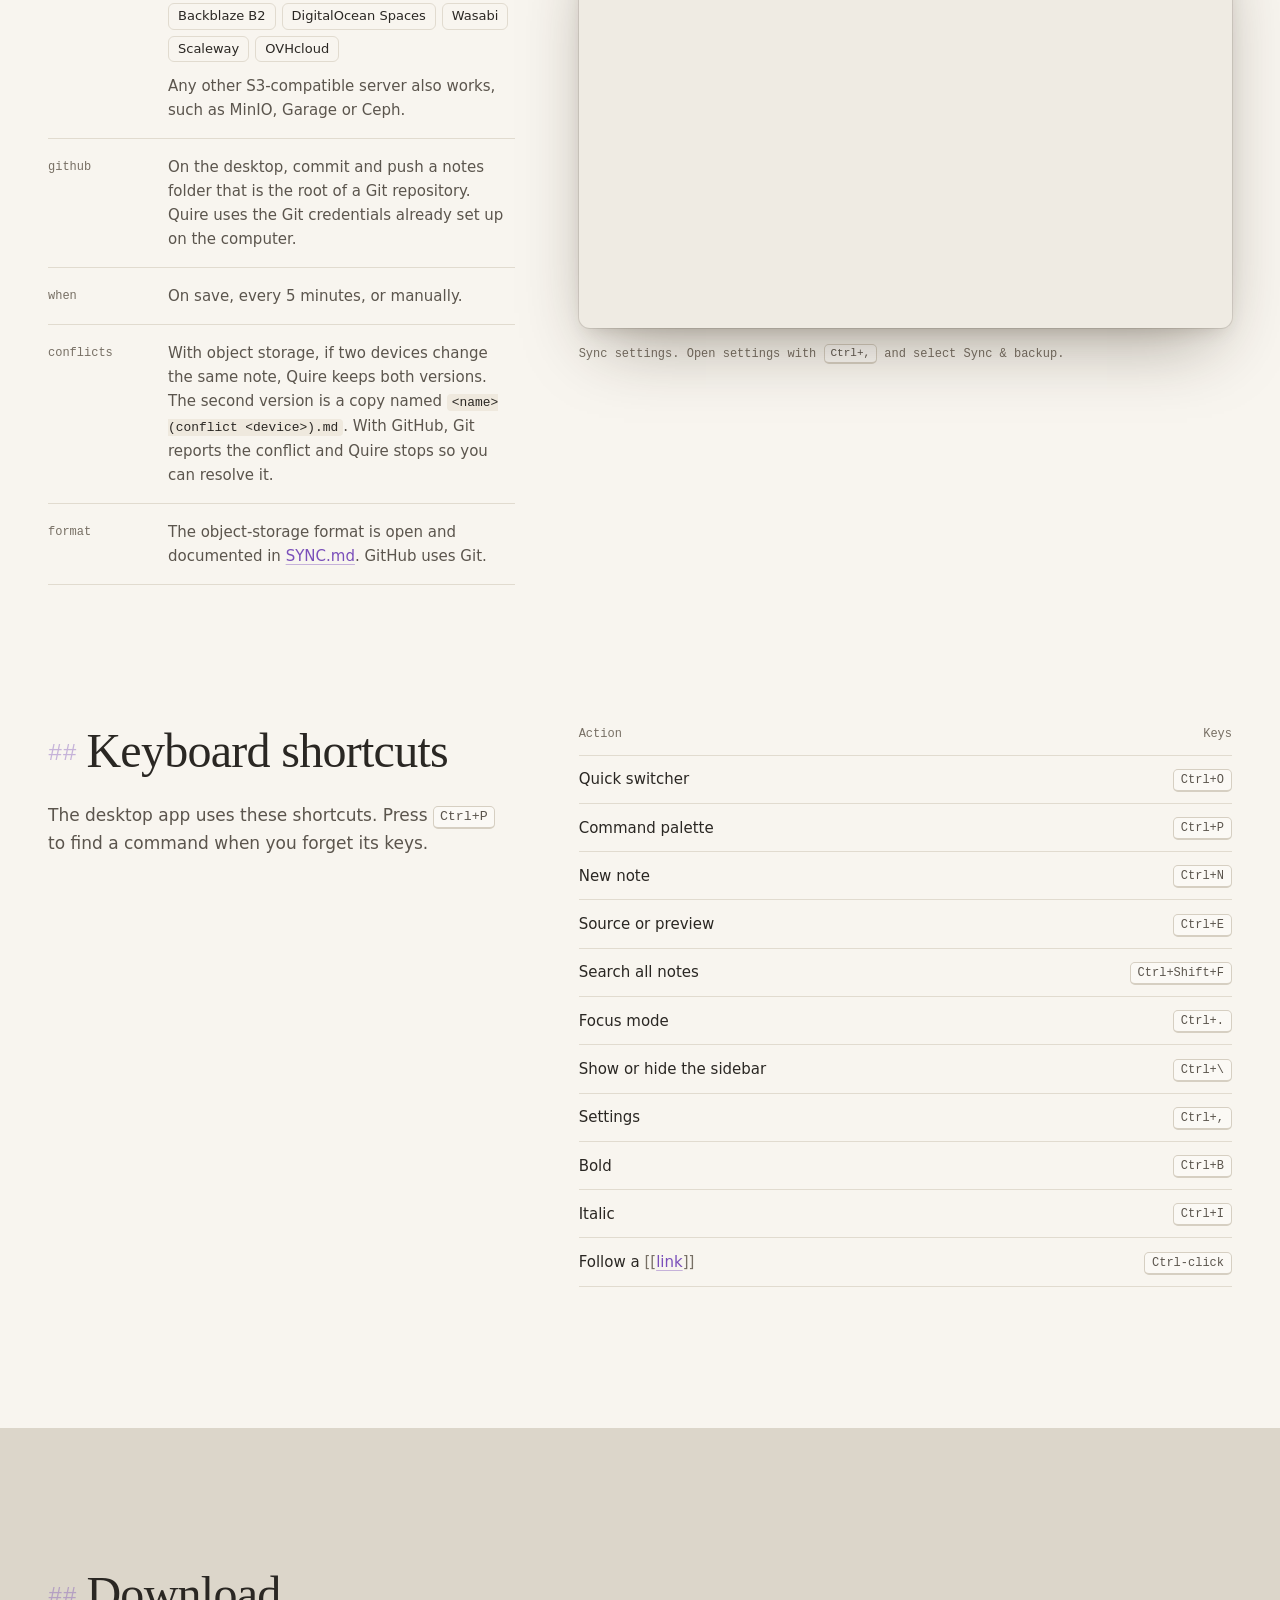
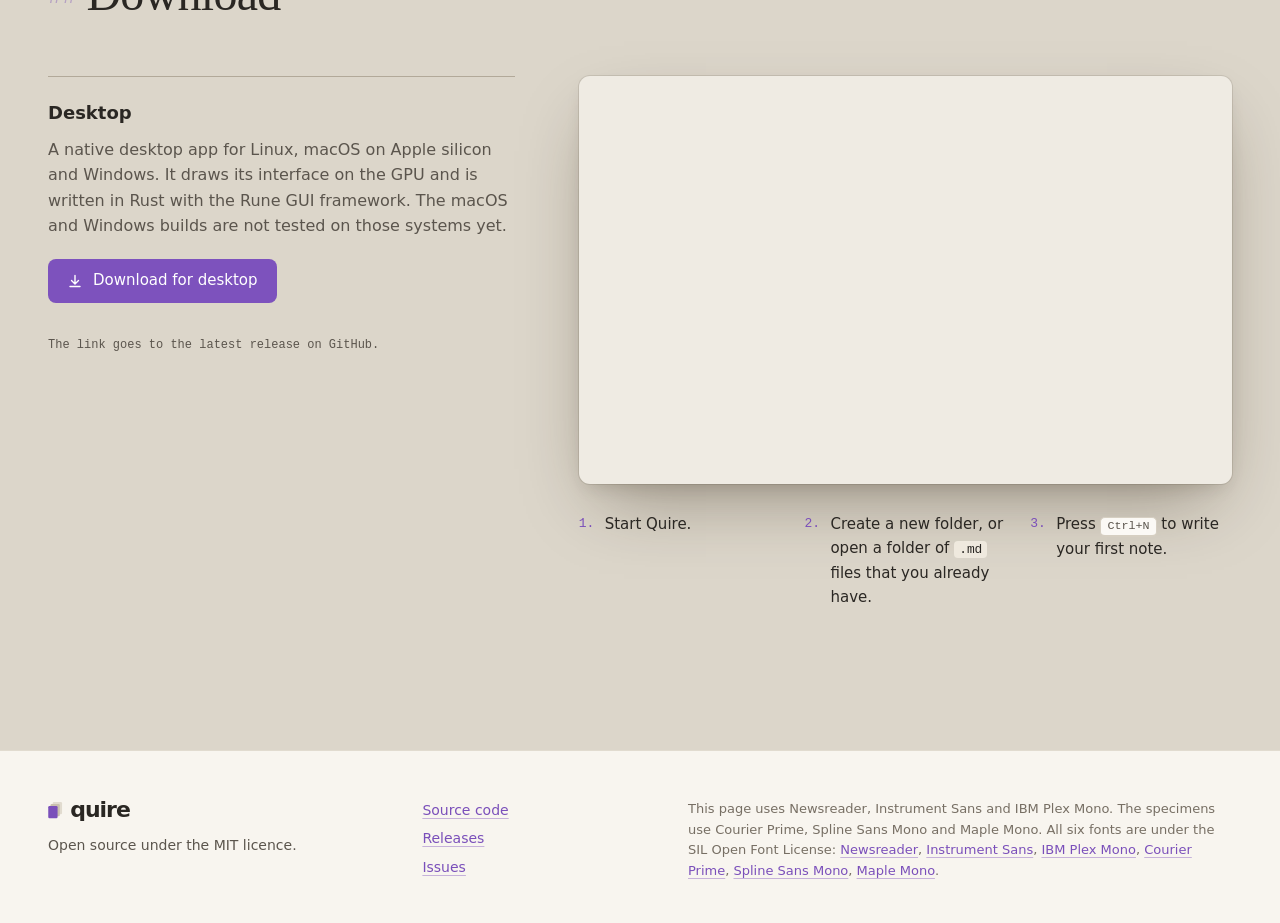
==== commit 9a8e54eb: "Remove Android support Delete the Android app and drop it from the docs and the website. Quire is a " ====
--- a/site/index.html
+++ b/site/index.html
@@ -9,7 +9,7 @@
 <meta charset="utf-8">
 <meta name="viewport" content="width=device-width, initial-scale=1">
 <title>Quire · A plain editor for folders of Markdown files</title>
-<meta name="description" content="Quire edits a folder of plain Markdown files on your disk. Wiki links, tags, search, focus mode, sync to storage you control and an MCP server for AI apps. For Linux and Android.">
+<meta name="description" content="Quire edits a folder of plain Markdown files on your disk. Wiki links, tags, search, focus mode, sync to storage you control and an MCP server for AI apps. For Linux, macOS and Windows.">
 <meta name="color-scheme" content="light dark">
 <meta name="theme-color" content="#f8f5ef" media="(prefers-color-scheme: light)">
 <meta name="theme-color" content="#1f1d1a" media="(prefers-color-scheme: dark)">
@@ -19,7 +19,7 @@
 <meta property="og:type" content="website">
 <meta property="og:site_name" content="Quire">
 <meta property="og:title" content="Quire">
-<meta property="og:description" content="A plain editor for folders of Markdown files. For Linux and Android.">
+<meta property="og:description" content="A plain editor for folders of Markdown files. For Linux, macOS and Windows.">
 <meta property="og:url" content="https://bjarneo.github.io/quire/">
 <meta property="og:image" content="https://bjarneo.github.io/quire/assets/og.png">
 <meta property="og:image:width" content="1200">
@@ -27,7 +27,7 @@
 <meta property="og:image:alt" content="The name Quire above a screenshot of the Quire editor with a Markdown note open.">
 <meta name="twitter:card" content="summary_large_image">
 <meta name="twitter:title" content="Quire">
-<meta name="twitter:description" content="A plain editor for folders of Markdown files. For Linux and Android.">
+<meta name="twitter:description" content="A plain editor for folders of Markdown files. For Linux, macOS and Windows.">
 <meta name="twitter:image" content="https://bjarneo.github.io/quire/assets/og.png">
 <meta name="twitter:image:alt" content="The name Quire above a screenshot of the Quire editor with a Markdown note open.">
 
@@ -88,7 +88,7 @@
             <span>View source</span>
           </a>
         </div>
-        <p class="meta">Linux desktop and Android. Open source under the MIT licence.</p>
+        <p class="meta">Linux, macOS and Windows. Open source under the MIT licence.</p>
       </div>
     </div>
     <div class="hero-stage">
@@ -357,9 +357,9 @@
       <div class="head">
         <h2 id="sync-title"><span class="md" aria-hidden="true">##</span>Sync to storage you control</h2>
         <div class="prose">
-          <p>Your notes stay on your device first. Quire can keep a copy in object storage that you control, or commit and push the notes folder to GitHub on the desktop.</p>
+          <p>Your notes stay on your device first. Quire can keep a copy in object storage that you control, or commit and push the notes folder to GitHub.</p>
           <p>Turn on Encrypt before upload, and Quire encrypts each note with <span class="nowrap">AES-256-GCM</span> before upload. The key comes from a passphrase. The storage provider sees no note names and no note text. This option is for object storage; GitHub uses Git.</p>
-          <p>Object-storage sync works the same in the desktop app and the Android app, so a note you write on your laptop opens on your phone. GitHub sync is desktop only.</p>
+          <p>Object-storage sync works the same on every computer, so a note you write on your laptop opens on your desktop.</p>
         </div>
       </div>
       <div class="sync-grid">
@@ -396,7 +396,7 @@
           </div>
           <div>
             <dt>format</dt>
-            <dd><p>The object-storage format is open and documented in <a href="https://github.com/bjarneo/quire/blob/main/SYNC.md" data-repo-path="/blob/main/SYNC.md">SYNC.md</a>. The desktop app and the Android app use the same format. GitHub uses Git.</p></dd>
+            <dd><p>The object-storage format is open and documented in <a href="https://github.com/bjarneo/quire/blob/main/SYNC.md" data-repo-path="/blob/main/SYNC.md">SYNC.md</a>. GitHub uses Git.</p></dd>
           </div>
         </dl>
         <figure class="figure" data-switch>
@@ -444,35 +444,6 @@
     </div>
   </section>
 
-  <!--
-    PHONE SCREENSHOTS: this section stays hidden while data-phone-shots="off".
-    To show it, add the three images to assets/ and change the value to "on".
-  -->
-  <section class="section" id="android" data-phone-shots="on" aria-labelledby="android-title">
-    <div class="wrap">
-      <div class="head">
-        <h2 id="android-title"><span class="md" aria-hidden="true">##</span>On your phone</h2>
-        <div class="prose">
-          <p>The Android app is a phone version of the same editor, from the same design.</p>
-        </div>
-      </div>
-      <div class="phones">
-        <figure class="phone">
-          <img src="assets/phone-editor.png" width="1080" height="2400" loading="lazy" decoding="async" alt="Quire on an Android phone with a note in source mode and the Markdown toolbar above the keyboard.">
-          <figcaption>Source</figcaption>
-        </figure>
-        <figure class="phone">
-          <img src="assets/phone-preview.png" width="1080" height="2400" loading="lazy" decoding="async" alt="Quire on an Android phone with the Garden plan note in preview. The note shows an image of the garden beds.">
-          <figcaption>Preview</figcaption>
-        </figure>
-        <figure class="phone">
-          <img src="assets/phone-switcher.png" width="1080" height="2400" loading="lazy" decoding="async" alt="The quick switcher of Quire on an Android phone, with the notes that match the search ea.">
-          <figcaption>Quick switcher</figcaption>
-        </figure>
-      </div>
-    </div>
-  </section>
-
   <section class="section band band--desk" id="download" aria-labelledby="download-title">
     <div class="wrap">
       <h2 id="download-title"><span class="md" aria-hidden="true">##</span>Download</h2>
@@ -486,15 +457,7 @@
               <span>Download for desktop</span>
             </a>
           </div>
-          <div class="platform">
-            <h3>Android</h3>
-            <p>A phone version of the same app, as an APK file. It needs Android 8.0 or newer.</p>
-            <a class="btn btn--primary" href="#download" data-repo-path="/releases/latest">
-              <svg class="icon" width="16" height="16" viewBox="0 0 16 16" aria-hidden="true"><path d="M8 2.5v8M4.5 7.5 8 11l3.5-3.5M3 13.5h10" fill="none" stroke="currentColor" stroke-width="1.4" stroke-linecap="round" stroke-linejoin="round"/></svg>
-              <span>Download the APK</span>
-            </a>
-          </div>
-          <p class="aside">Both links go to the latest release on GitHub. There is no iOS app yet.</p>
+          <p class="aside">The link goes to the latest release on GitHub.</p>
         </div>
         <div class="first-steps">
           <figure class="figure">
--- a/site/styles.css
+++ b/site/styles.css
@@ -1175,36 +1175,6 @@
   padding: 1px 7px;
 }
 
-/* Phone screenshots. Hidden until the images exist. */
-[data-phone-shots="off"] {
-  display: none;
-}
-.phones {
-  display: grid;
-  grid-template-columns: repeat(3, minmax(0, 1fr));
-  gap: clamp(12px, 3vw, 40px);
-  max-width: 960px;
-  margin-inline: auto;
-}
-.phone {
-  margin: 0;
-  text-align: center;
-}
-.phone img {
-  width: 100%;
-  border-radius: clamp(12px, 2.4vw, 28px);
-  box-shadow: var(--win-shadow);
-  background: var(--side);
-}
-@media (max-width: 520px) {
-  .phones {
-    grid-template-columns: minmax(0, 1fr) minmax(0, 1fr);
-  }
-  .phone:last-child {
-    display: none;
-  }
-}
-
 /* Download */
 #download h2 {
   margin-bottom: clamp(32px, 5vw, 56px);
@@ -1223,14 +1193,6 @@
 .platforms {
   display: grid;
   gap: 32px;
-}
-@media (min-width: 640px) and (max-width: 1023px) {
-  .platforms {
-    grid-template-columns: 1fr 1fr;
-  }
-  .platforms .aside {
-    grid-column: 1 / -1;
-  }
 }
 .platform {
   display: flex;
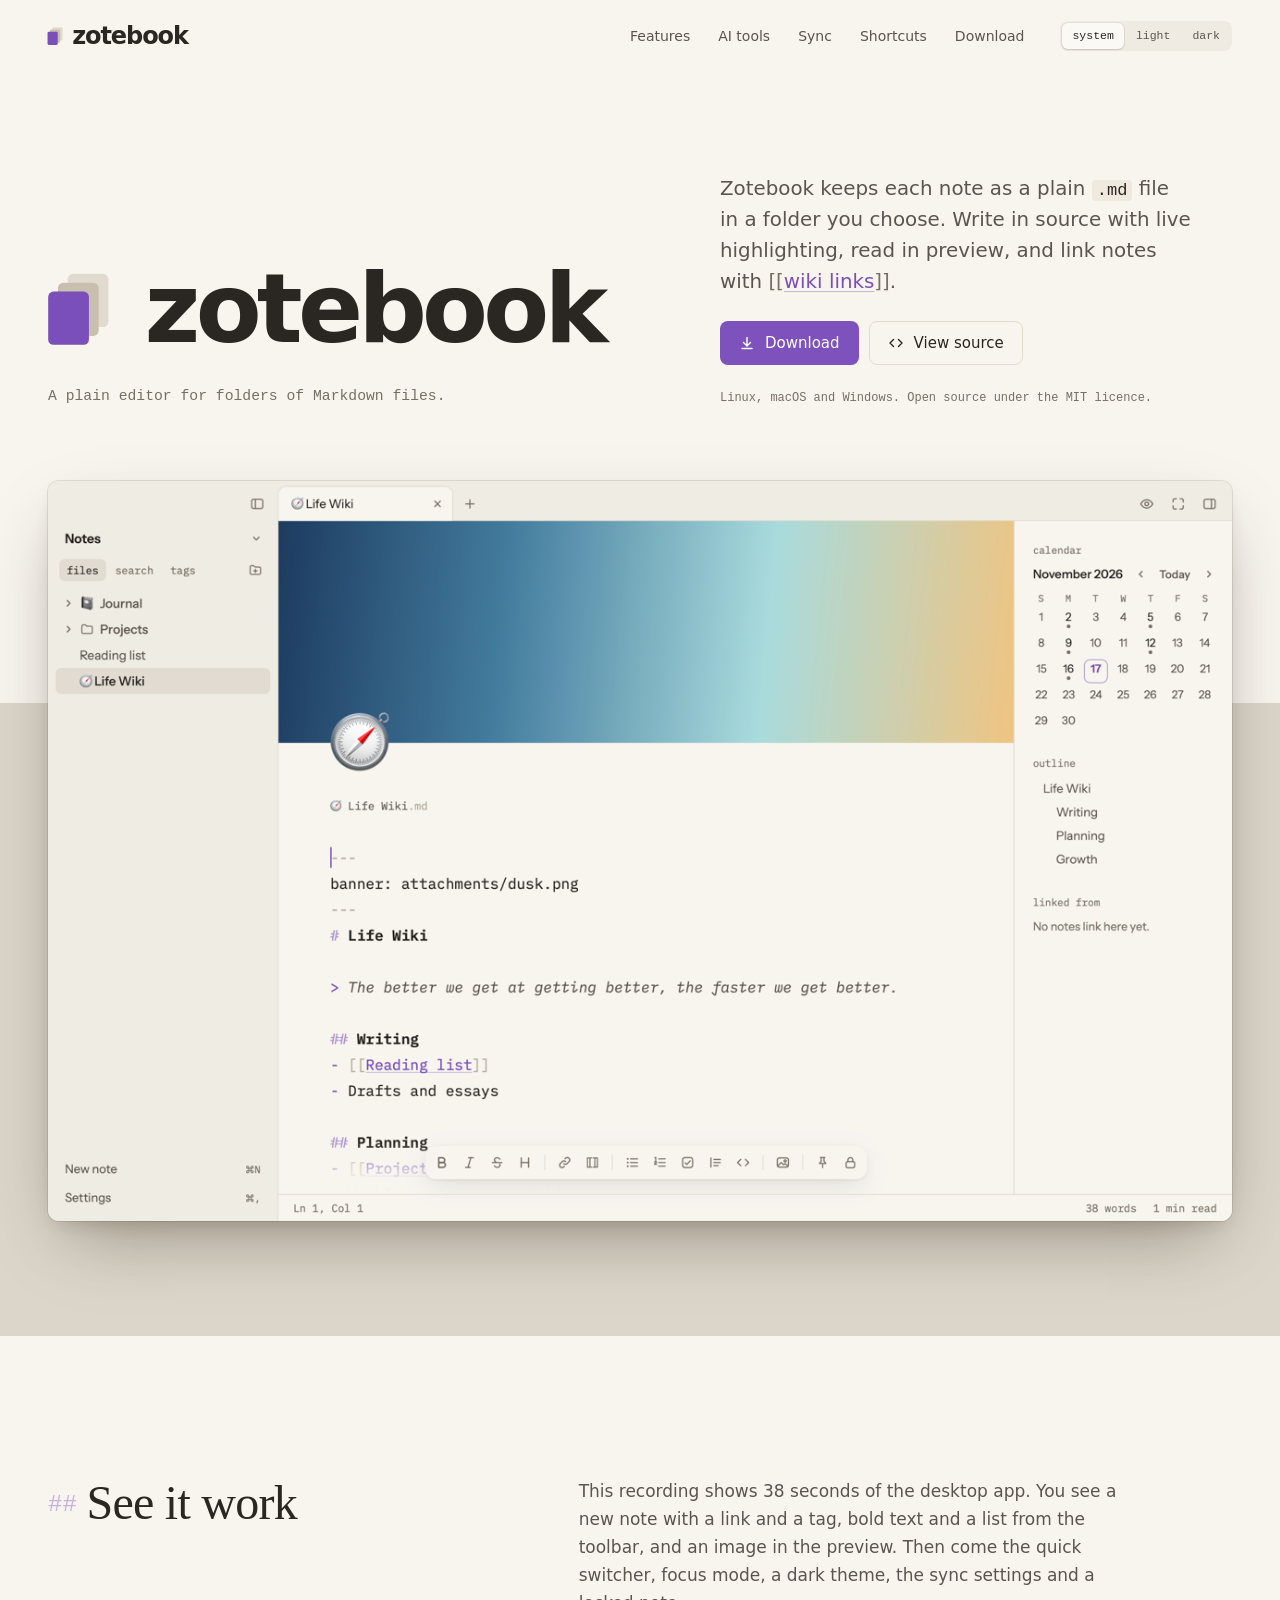
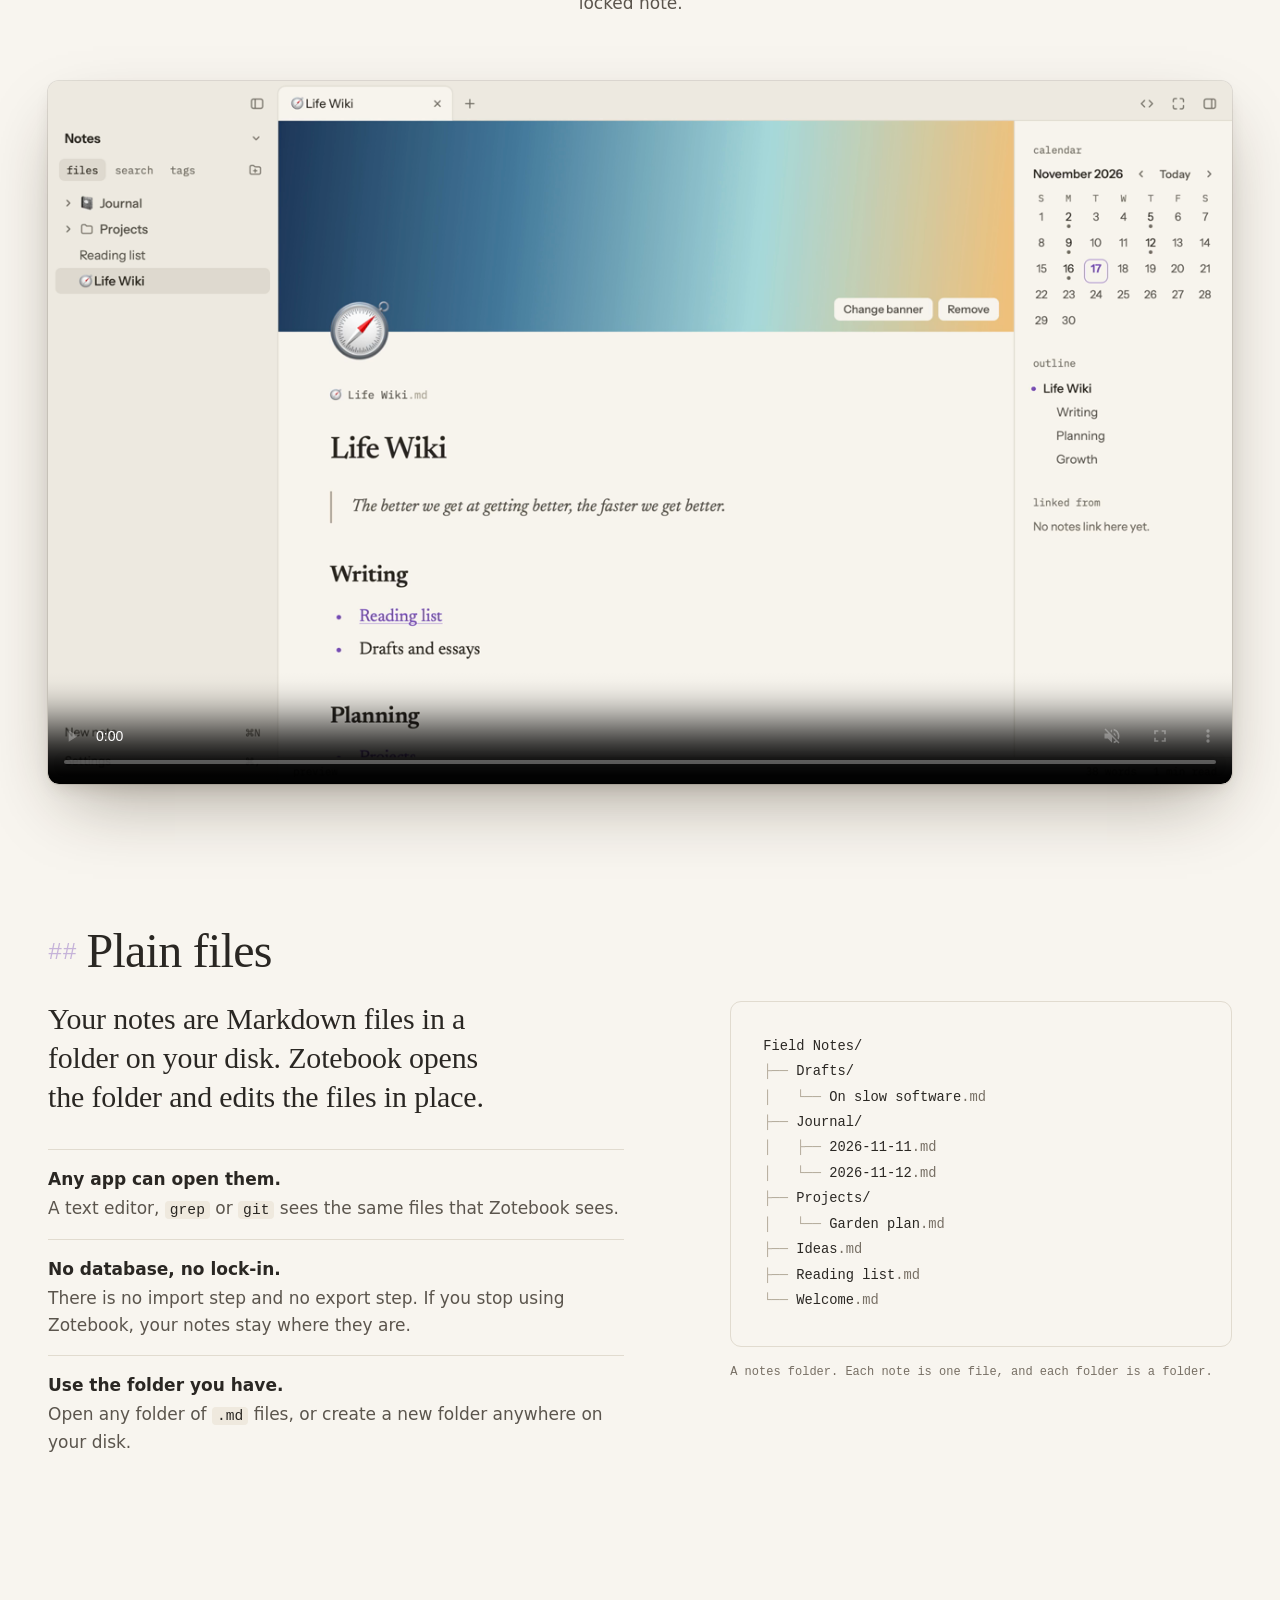
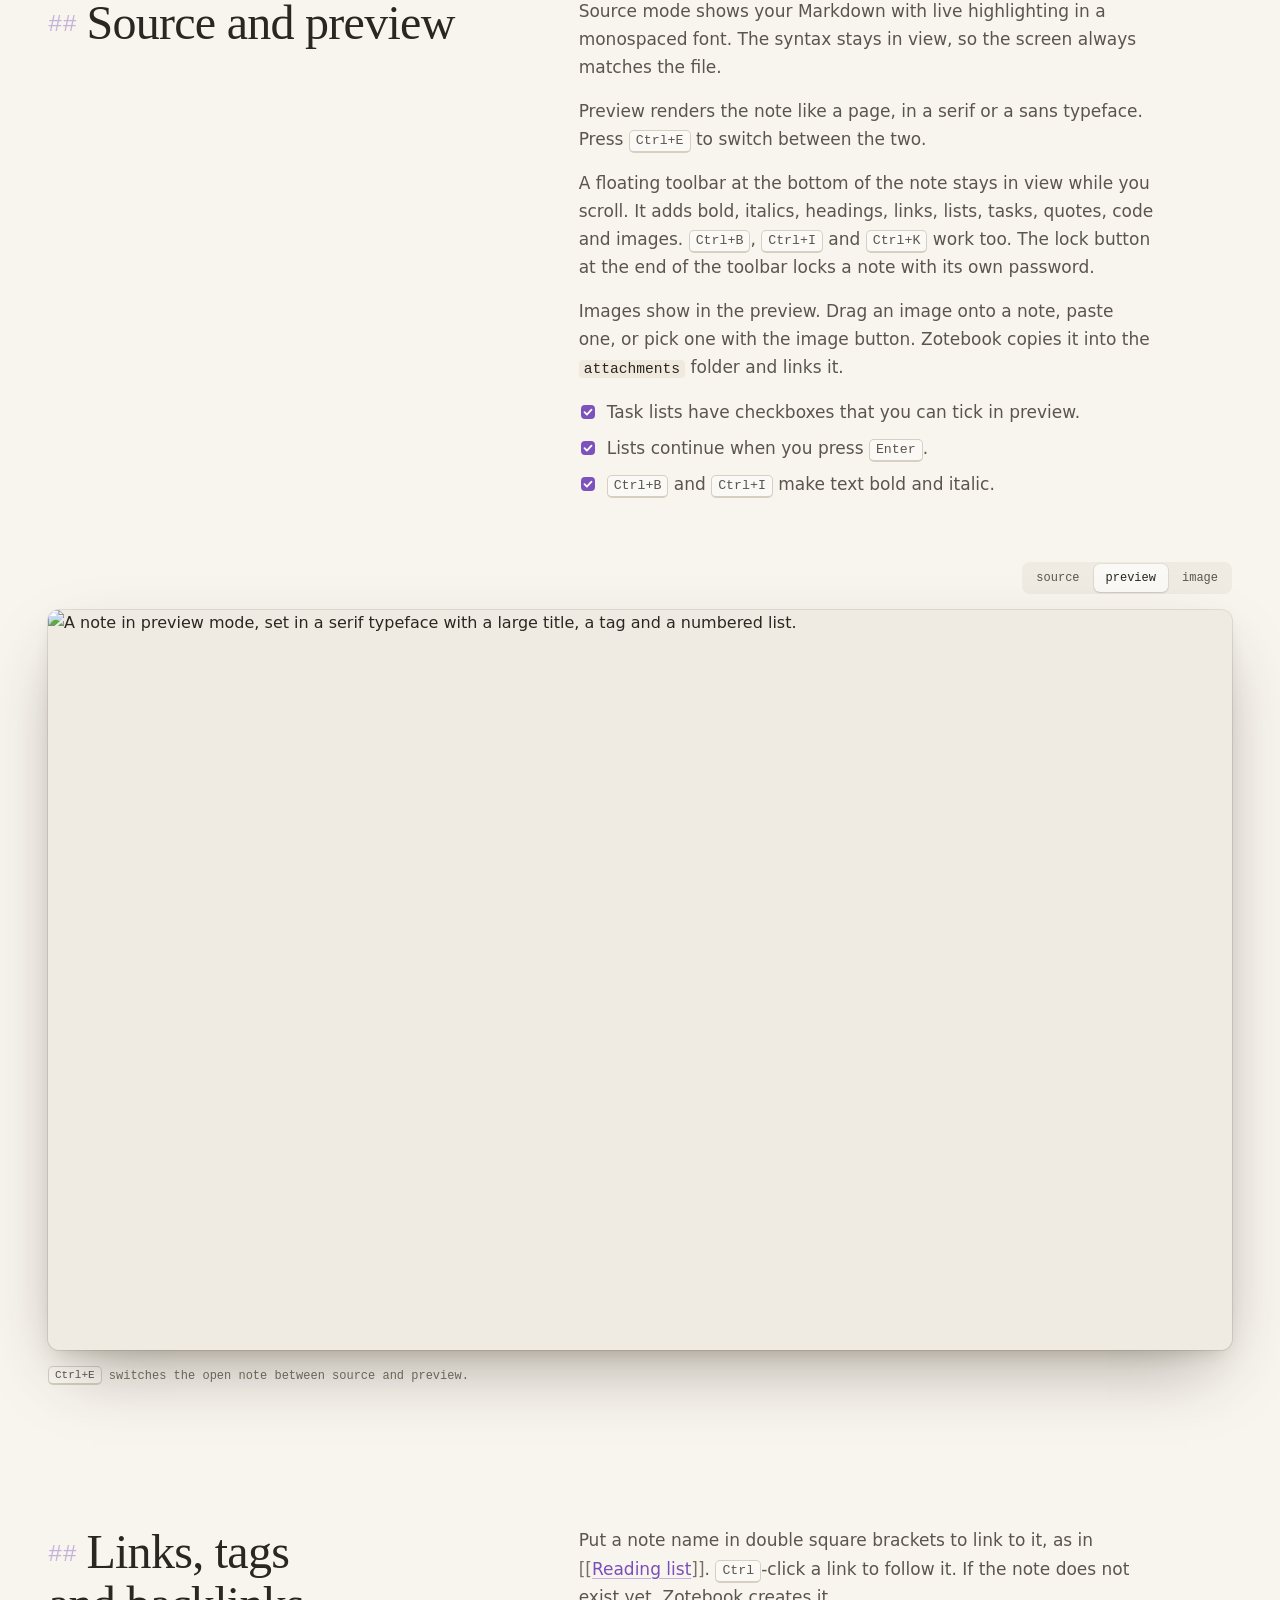
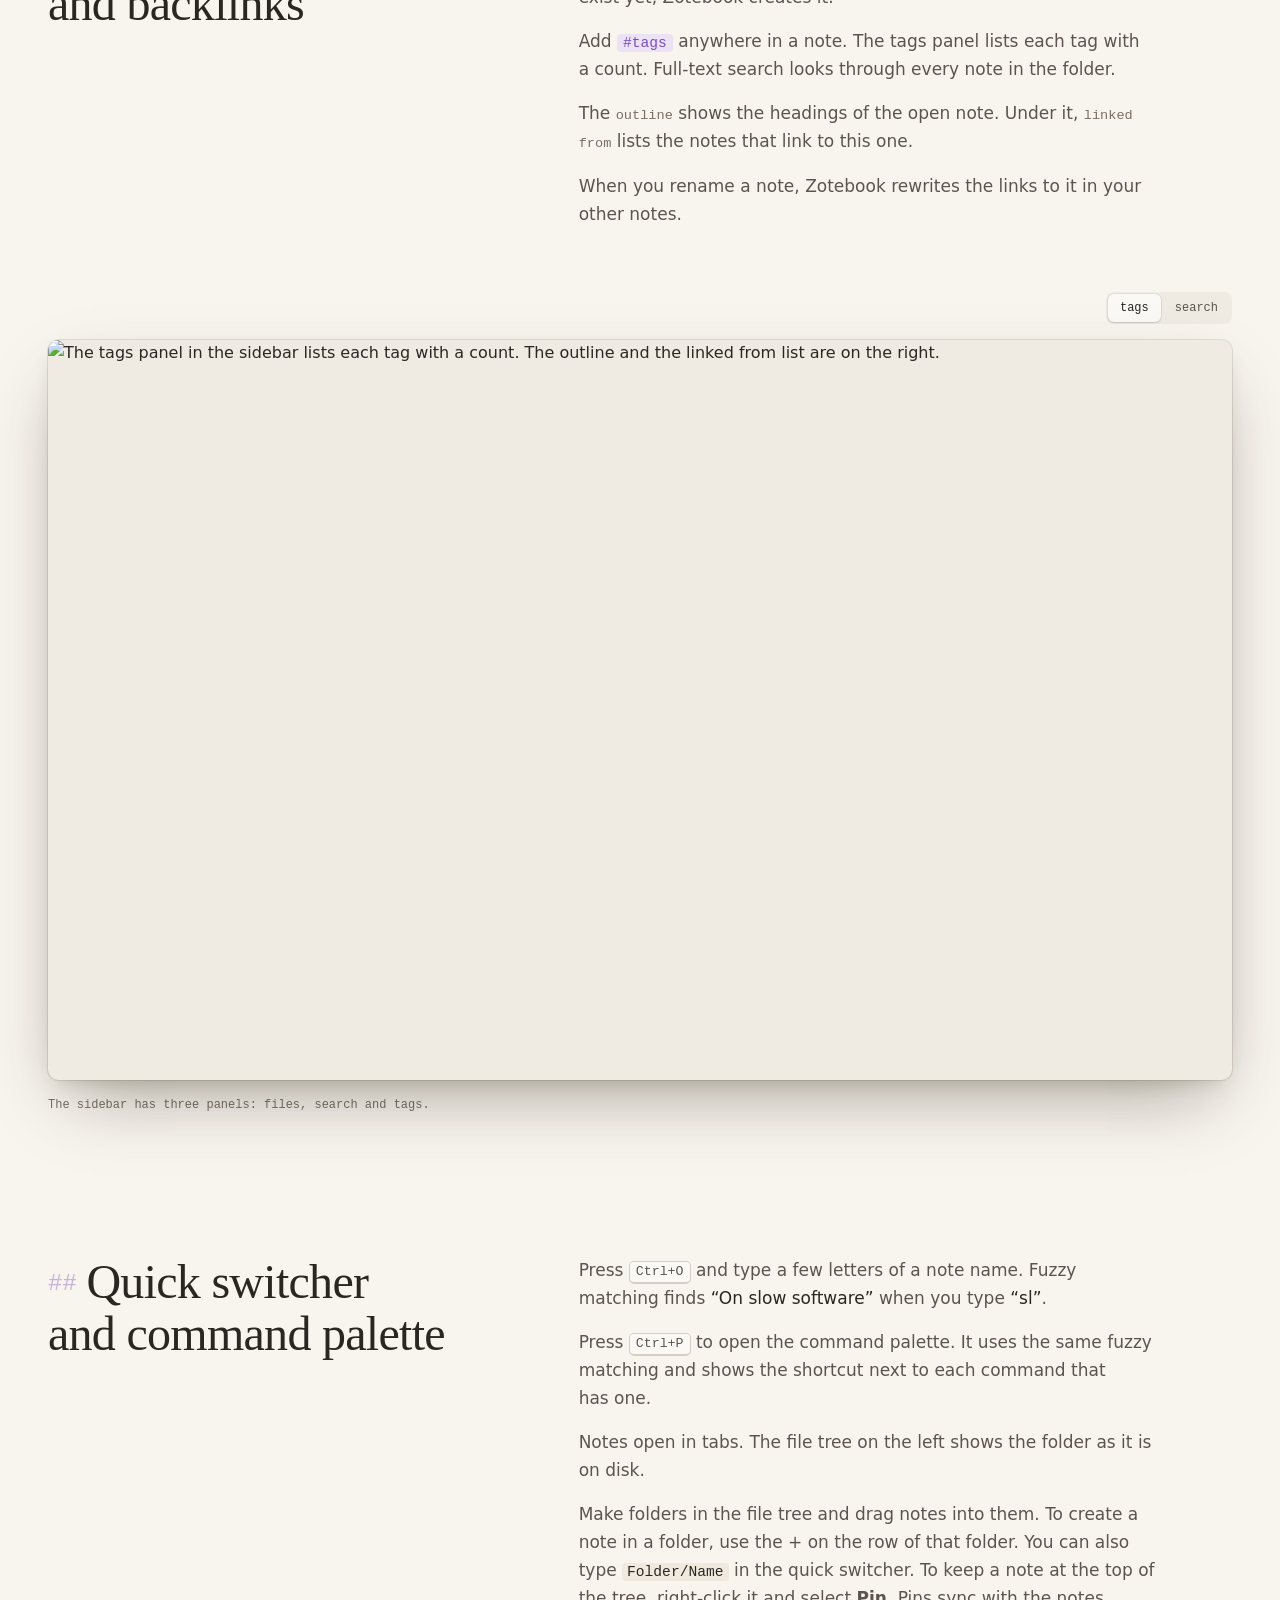
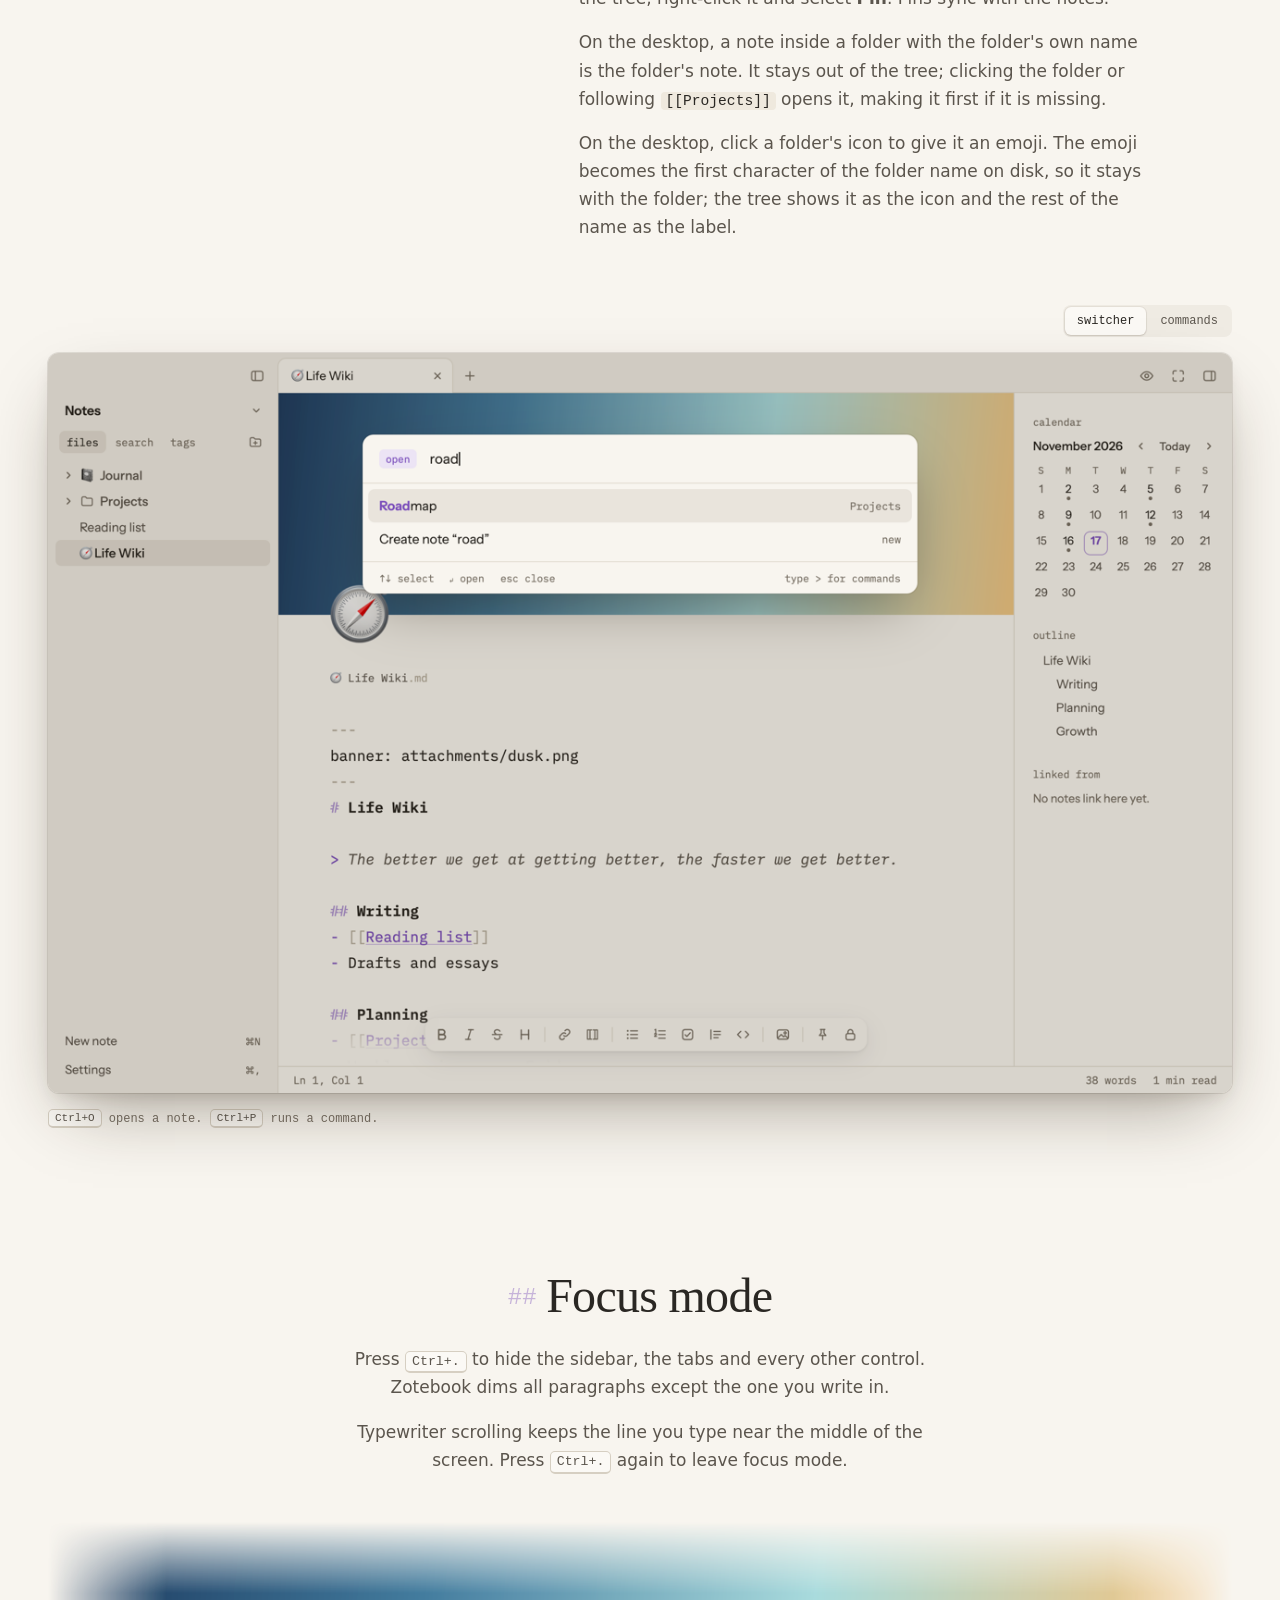
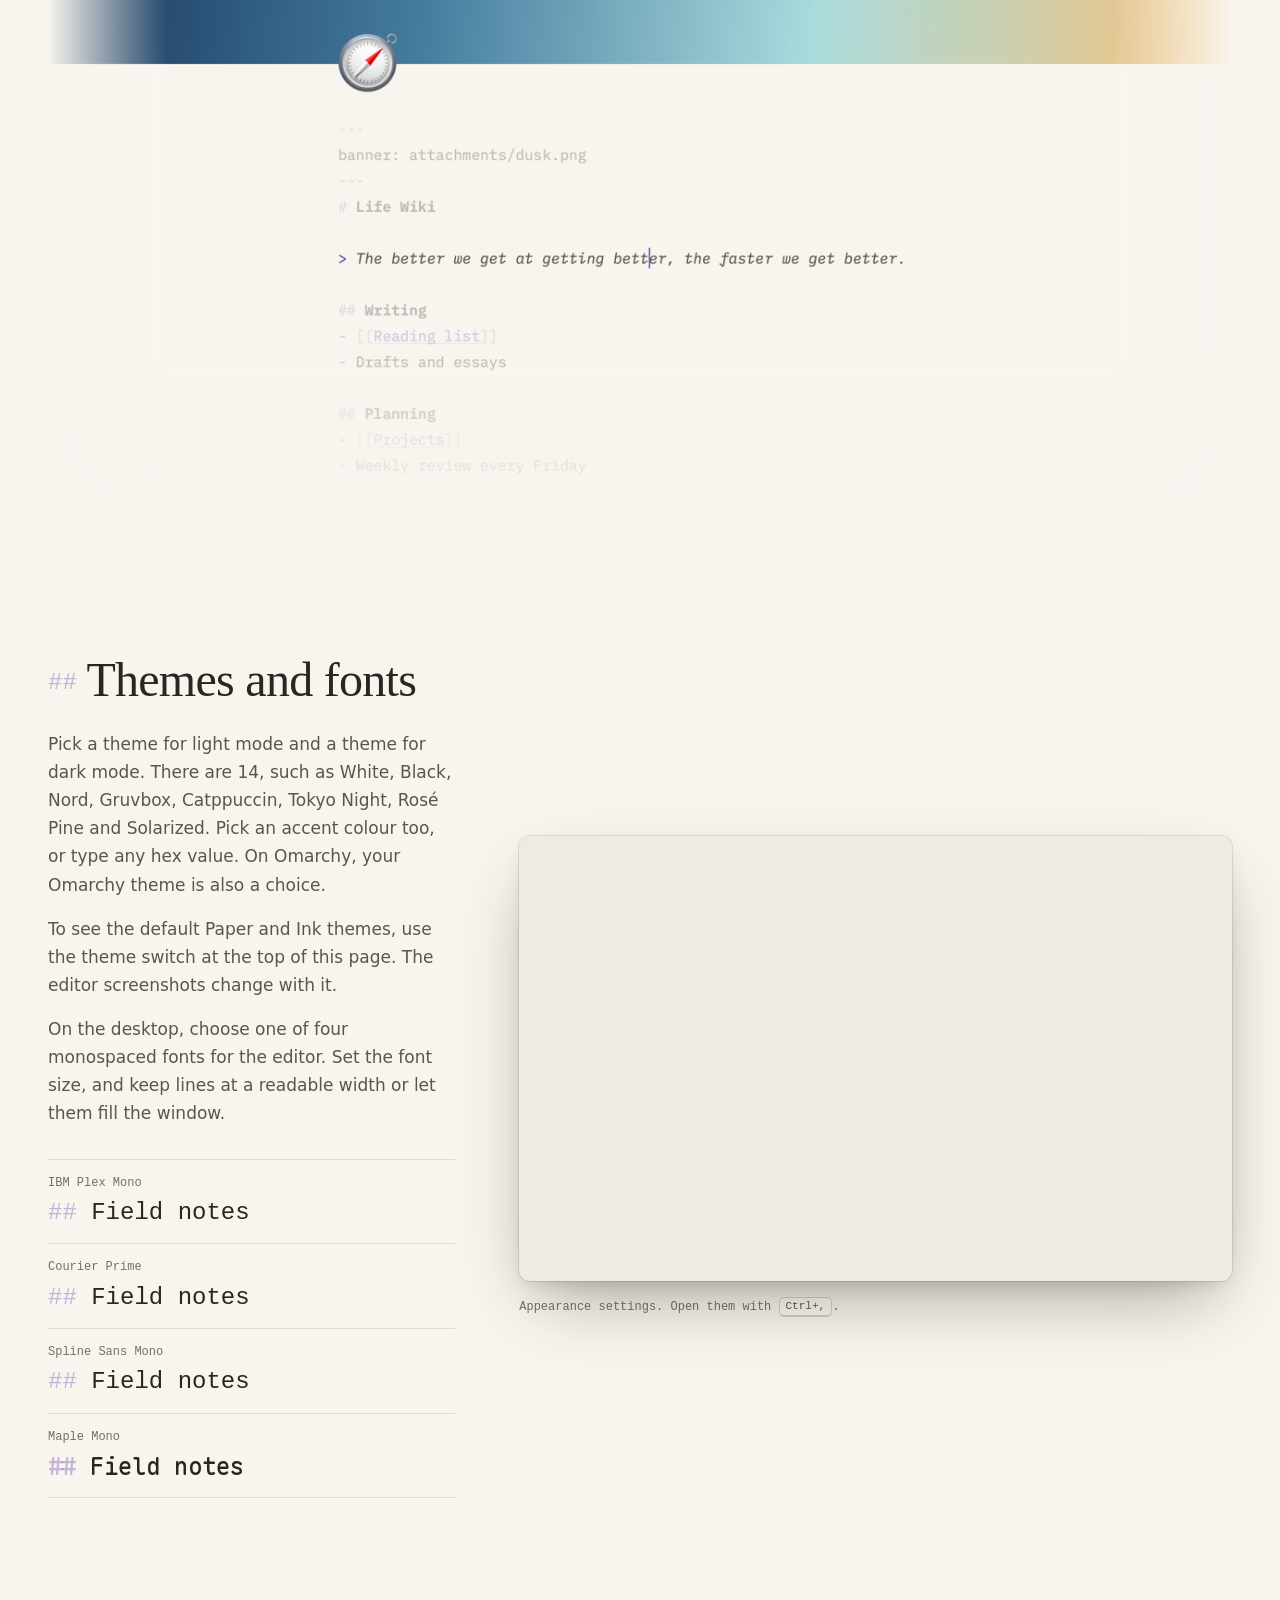
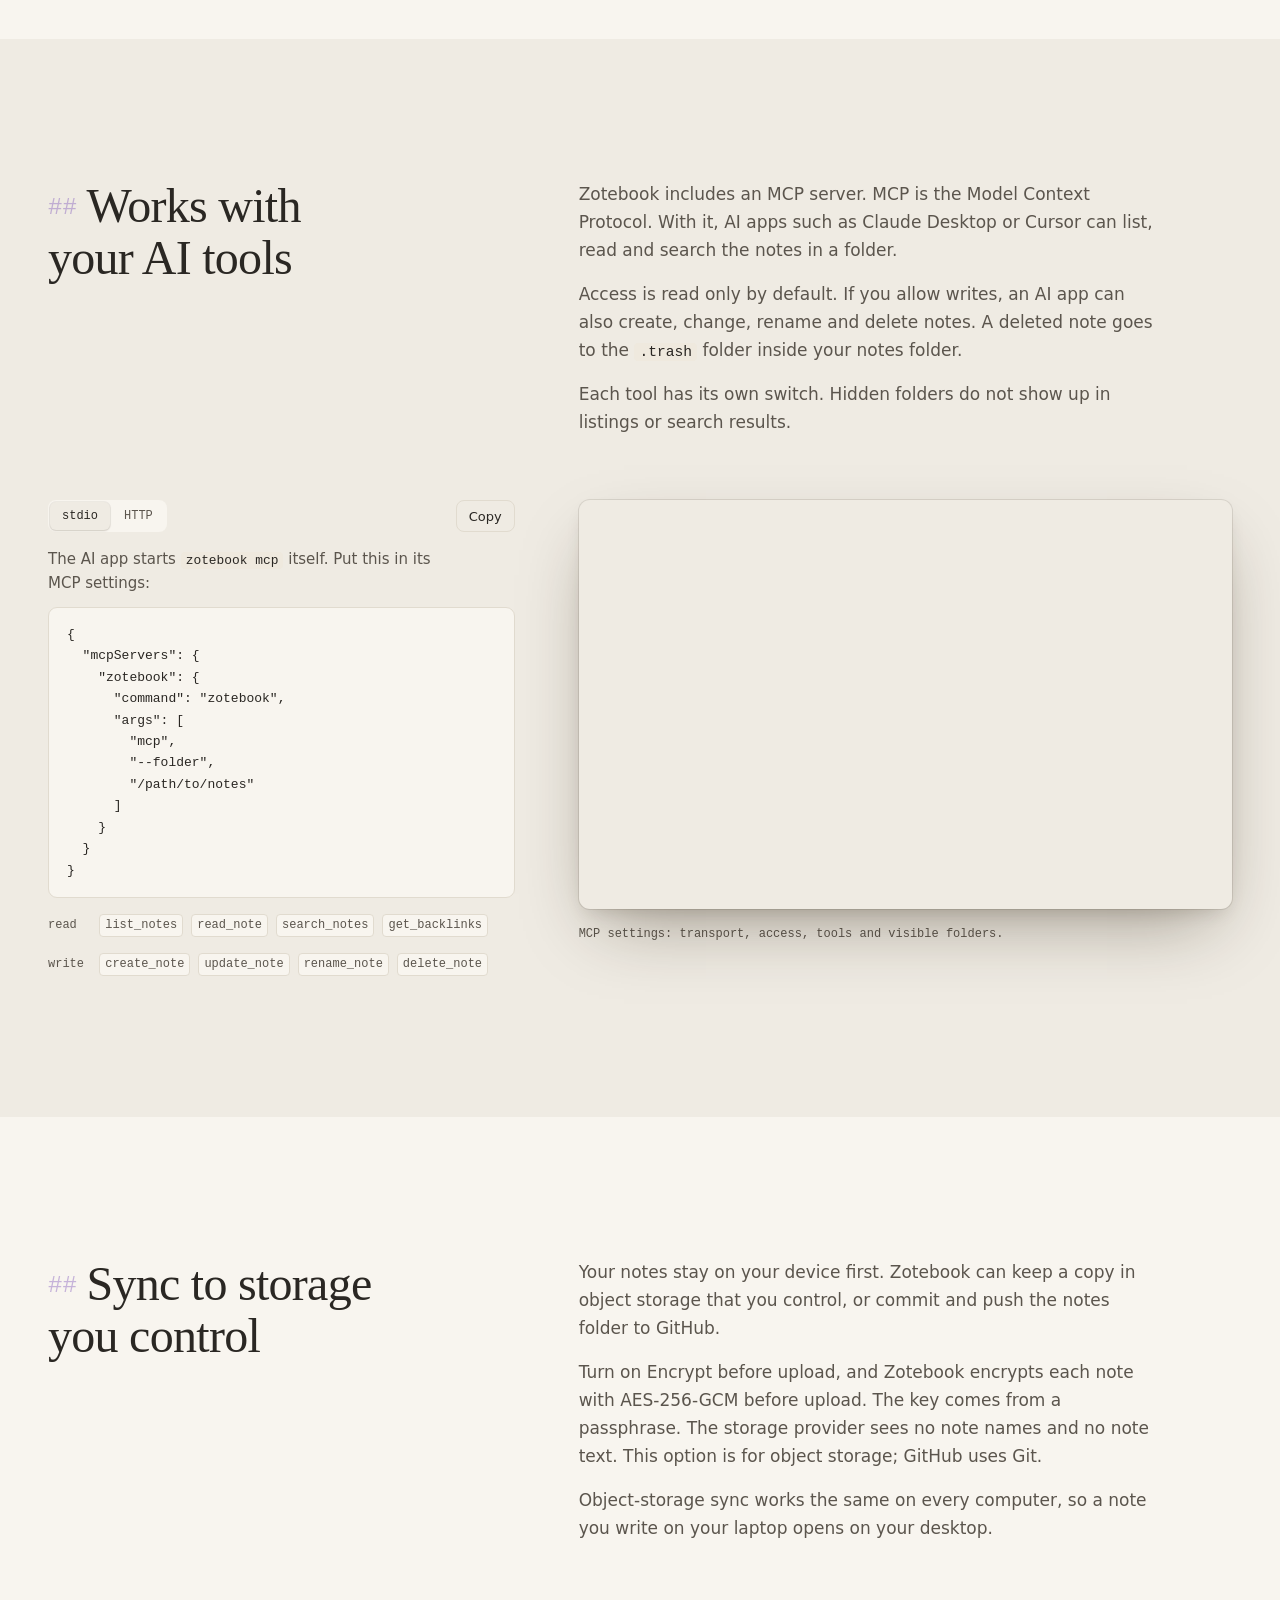
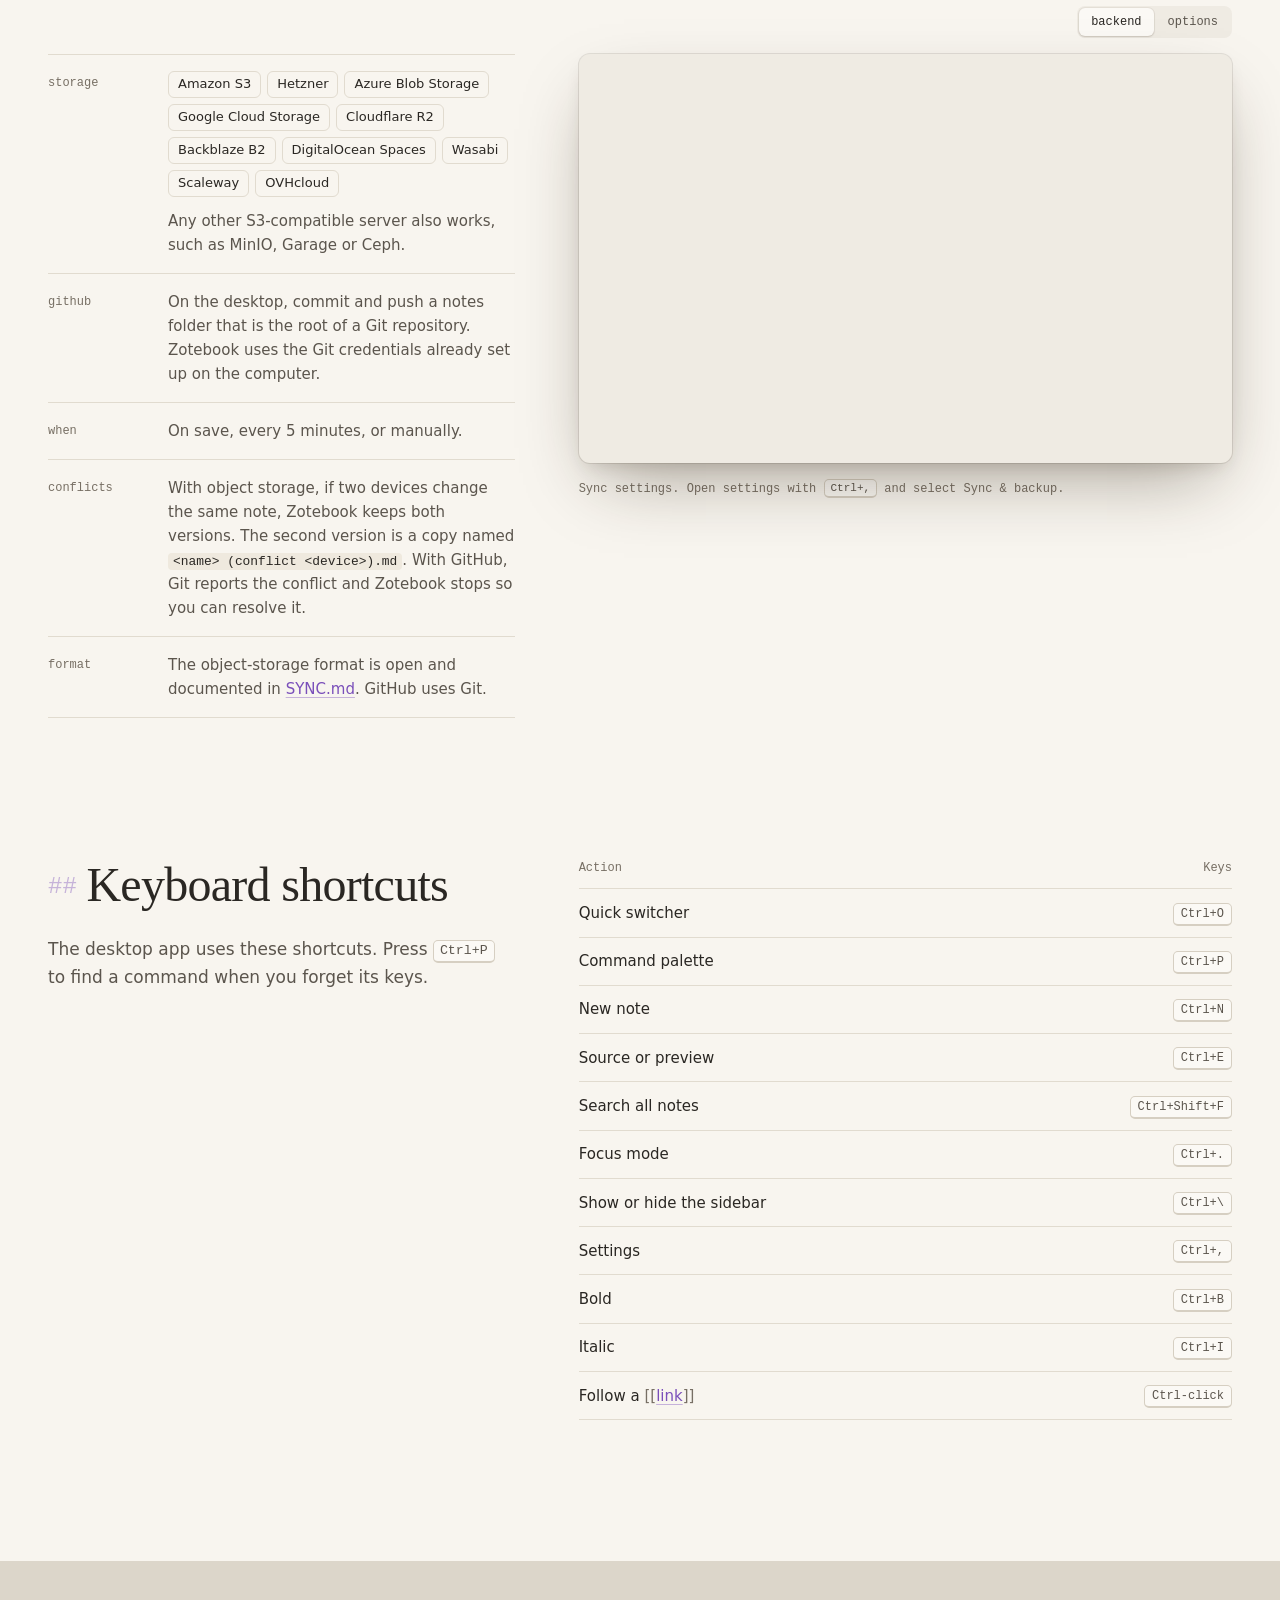
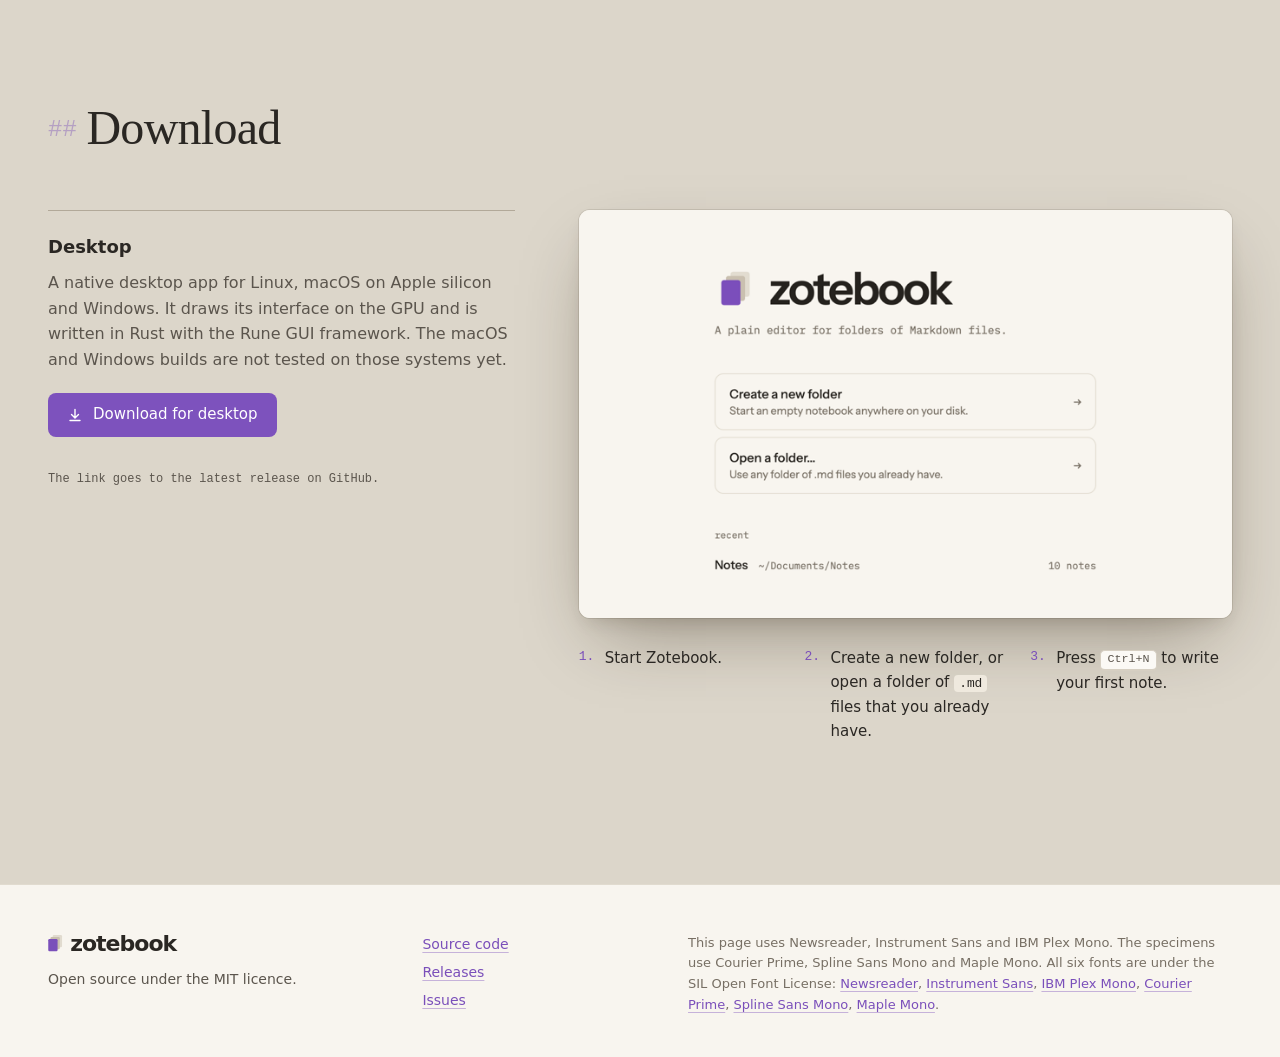
==== commit 9ed093ab: "Rename Quire to Zotebook and move it to Klectr Zotebook joins the Klectr Z suite. The app, binary, b" ====
--- a/site/index.html
+++ b/site/index.html
@@ -1,35 +1,35 @@
 <!doctype html>
 <!--
-  REPOSITORY URL: data-repo below holds the GitHub repository of Quire.
+  REPOSITORY URL: data-repo below holds the GitHub repository of Zotebook.
   site.js builds every source and release link from this one value.
   The Pages workflow replaces the placeholder at deploy time.
 -->
-<html lang="en" data-repo="https://github.com/bjarneo/quire">
+<html lang="en" data-repo="https://github.com/Klectr/zotebook">
 <head>
 <meta charset="utf-8">
 <meta name="viewport" content="width=device-width, initial-scale=1">
-<title>Quire · A plain editor for folders of Markdown files</title>
-<meta name="description" content="Quire edits a folder of plain Markdown files on your disk. Wiki links, tags, search, focus mode, sync to storage you control and an MCP server for AI apps. For Linux, macOS and Windows.">
+<title>Zotebook · A plain editor for folders of Markdown files</title>
+<meta name="description" content="Zotebook edits a folder of plain Markdown files on your disk. Wiki links, tags, search, focus mode, sync to storage you control and an MCP server for AI apps. For Linux, macOS and Windows.">
 <meta name="color-scheme" content="light dark">
 <meta name="theme-color" content="#f8f5ef" media="(prefers-color-scheme: light)">
 <meta name="theme-color" content="#1f1d1a" media="(prefers-color-scheme: dark)">
 
 <!-- SITE URL: crawlers need absolute URLs here. The Pages workflow replaces the placeholder. -->
-<link rel="canonical" href="https://bjarneo.github.io/quire/">
+<link rel="canonical" href="https://klectr.github.io/zotebook/">
 <meta property="og:type" content="website">
-<meta property="og:site_name" content="Quire">
-<meta property="og:title" content="Quire">
+<meta property="og:site_name" content="Zotebook">
+<meta property="og:title" content="Zotebook">
 <meta property="og:description" content="A plain editor for folders of Markdown files. For Linux, macOS and Windows.">
-<meta property="og:url" content="https://bjarneo.github.io/quire/">
-<meta property="og:image" content="https://bjarneo.github.io/quire/assets/og.png">
+<meta property="og:url" content="https://klectr.github.io/zotebook/">
+<meta property="og:image" content="https://klectr.github.io/zotebook/assets/og.png">
 <meta property="og:image:width" content="1200">
 <meta property="og:image:height" content="630">
-<meta property="og:image:alt" content="The name Quire above a screenshot of the Quire editor with a Markdown note open.">
+<meta property="og:image:alt" content="The name Zotebook above a screenshot of the Zotebook editor with a Markdown note open.">
 <meta name="twitter:card" content="summary_large_image">
-<meta name="twitter:title" content="Quire">
+<meta name="twitter:title" content="Zotebook">
 <meta name="twitter:description" content="A plain editor for folders of Markdown files. For Linux, macOS and Windows.">
-<meta name="twitter:image" content="https://bjarneo.github.io/quire/assets/og.png">
-<meta name="twitter:image:alt" content="The name Quire above a screenshot of the Quire editor with a Markdown note open.">
+<meta name="twitter:image" content="https://klectr.github.io/zotebook/assets/og.png">
+<meta name="twitter:image:alt" content="The name Zotebook above a screenshot of the Zotebook editor with a Markdown note open.">
 
 <link rel="icon" href="favicon-32.png" type="image/png" sizes="32x32">
 <link rel="icon" href="favicon.svg" type="image/svg+xml">
@@ -41,7 +41,7 @@
   (function () {
     var root = document.documentElement, choice = null;
     root.classList.add('js');
-    try { choice = window.localStorage.getItem('quire-theme'); } catch (e) {}
+    try { choice = window.localStorage.getItem('zotebook-theme'); } catch (e) {}
     if (choice === 'light' || choice === 'dark') root.setAttribute('data-theme', choice);
   })();
 </script>
@@ -52,7 +52,7 @@
 
 <header class="site-header">
   <div class="wrap header-row">
-    <a class="lockup lockup--header" href="#top"><svg class="mark" viewBox="0 0 100 100" aria-hidden="true" focusable="false"><rect class="mark-back" x="38" y="10" width="46" height="60" rx="6"/><rect class="mark-mid" x="27" y="20" width="46" height="60" rx="6"/><rect class="mark-front" x="16" y="30" width="46" height="60" rx="6"/></svg><span class="wordmark">quire</span></a>
+    <a class="lockup lockup--header" href="#top"><svg class="mark" viewBox="0 0 100 100" aria-hidden="true" focusable="false"><rect class="mark-back" x="38" y="10" width="46" height="60" rx="6"/><rect class="mark-mid" x="27" y="20" width="46" height="60" rx="6"/><rect class="mark-front" x="16" y="30" width="46" height="60" rx="6"/></svg><span class="wordmark">zotebook</span></a>
     <nav class="nav" aria-label="Sections">
       <a href="#plain-files">Features</a>
       <a href="#mcp">AI tools</a>
@@ -73,11 +73,11 @@
   <section class="hero" id="top" aria-labelledby="hero-title">
     <div class="wrap hero-text">
       <div class="hero-name">
-        <h1 class="lockup lockup--hero" id="hero-title"><svg class="mark" viewBox="0 0 100 100" aria-hidden="true" focusable="false"><rect class="mark-back" x="38" y="10" width="46" height="60" rx="6"/><rect class="mark-mid" x="27" y="20" width="46" height="60" rx="6"/><rect class="mark-front" x="16" y="30" width="46" height="60" rx="6"/></svg><span class="wordmark">quire</span></h1>
+        <h1 class="lockup lockup--hero" id="hero-title"><svg class="mark" viewBox="0 0 100 100" aria-hidden="true" focusable="false"><rect class="mark-back" x="38" y="10" width="46" height="60" rx="6"/><rect class="mark-mid" x="27" y="20" width="46" height="60" rx="6"/><rect class="mark-front" x="16" y="30" width="46" height="60" rx="6"/></svg><span class="wordmark">zotebook</span></h1>
         <p class="tagline">A plain editor for folders of Markdown files.</p>
       </div>
       <div class="hero-lede">
-        <p class="lede">Quire keeps each note as a plain <code>.md</code> file in a folder you choose. Write in source with live highlighting, read in preview, and link notes with <span class="wl"><span class="wl-b">[[</span>wiki links<span class="wl-b">]]</span></span>.</p>
+        <p class="lede">Zotebook keeps each note as a plain <code>.md</code> file in a folder you choose. Write in source with live highlighting, read in preview, and link notes with <span class="wl"><span class="wl-b">[[</span>wiki links<span class="wl-b">]]</span></span>.</p>
         <div class="actions">
           <a class="btn btn--primary" href="#download">
             <svg class="icon" width="16" height="16" viewBox="0 0 16 16" aria-hidden="true"><path d="M8 2.5v8M4.5 7.5 8 11l3.5-3.5M3 13.5h10" fill="none" stroke="currentColor" stroke-width="1.4" stroke-linecap="round" stroke-linejoin="round"/></svg>
@@ -96,7 +96,7 @@
         <div class="shot shot--hero">
           <picture data-themed>
             <source media="(prefers-color-scheme: dark)" srcset="assets/editor-dark.png">
-            <img src="assets/editor-light.png" width="1280" height="800" fetchpriority="high" alt="The Quire desktop app with a note open in source mode. The file tree is on the left. The formatting toolbar is above the highlighted Markdown text. The outline and backlinks are on the right.">
+            <img src="assets/editor-light.png" width="1280" height="800" fetchpriority="high" alt="The Zotebook desktop app with a note open in source mode. The file tree is on the left. The formatting toolbar is above the highlighted Markdown text. The outline and backlinks are on the right.">
           </picture>
         </div>
       </div>
@@ -112,7 +112,7 @@
         </div>
       </div>
       <div class="shot shot--video">
-        <video data-promo src="assets/quire.mp4" poster="assets/quire-poster.png" width="1280" height="800" muted loop playsinline controls preload="metadata" aria-label="A 38 second recording of the Quire desktop app."></video>
+        <video data-promo src="assets/zotebook.mp4" poster="assets/zotebook-poster.png" width="1280" height="800" muted loop playsinline controls preload="metadata" aria-label="A 38 second recording of the Zotebook desktop app."></video>
       </div>
     </div>
   </section>
@@ -121,10 +121,10 @@
     <div class="wrap split">
       <div class="split-main">
         <h2 id="plain-files-title"><span class="md" aria-hidden="true">##</span>Plain files</h2>
-        <p class="statement">Your notes are Markdown files in a folder on your disk. Quire opens the folder and edits the files in place.</p>
+        <p class="statement">Your notes are Markdown files in a folder on your disk. Zotebook opens the folder and edits the files in place.</p>
         <ul class="points">
-          <li><strong>Any app can open them.</strong> A text editor, <code>grep</code> or <code>git</code> sees the same files that Quire sees.</li>
-          <li><strong>No database, no lock-in.</strong> There is no import step and no export step. If you stop using Quire, your notes stay where they are.</li>
+          <li><strong>Any app can open them.</strong> A text editor, <code>grep</code> or <code>git</code> sees the same files that Zotebook sees.</li>
+          <li><strong>No database, no lock-in.</strong> There is no import step and no export step. If you stop using Zotebook, your notes stay where they are.</li>
           <li><strong>Use the folder you have.</strong> Open any folder of <code>.md</code> files, or create a new folder anywhere on your disk.</li>
         </ul>
       </div>
@@ -153,7 +153,7 @@
           <p>Source mode shows your Markdown with live highlighting in a monospaced font. The syntax stays in view, so the screen always matches the file.</p>
           <p>Preview renders the note like a page, in a serif or a sans typeface. Press <kbd>Ctrl+E</kbd> to switch between the two.</p>
           <p>A floating toolbar at the bottom of the note stays in view while you scroll. It adds bold, italics, headings, links, lists, tasks, quotes, code and images. <kbd>Ctrl+B</kbd>, <kbd>Ctrl+I</kbd> and <kbd>Ctrl+K</kbd> work too. The lock button at the end of the toolbar locks a note with its own password.</p>
-          <p>Images show in the preview. Drag an image onto a note, paste one, or pick one with the image button. Quire copies it into the <code>attachments</code> folder and links it.</p>
+          <p>Images show in the preview. Drag an image onto a note, paste one, or pick one with the image button. Zotebook copies it into the <code>attachments</code> folder and links it.</p>
           <ul class="ticks">
             <li>Task lists have checkboxes that you can tick in preview.</li>
             <li>Lists continue when you press <kbd>Enter</kbd>.</li>
@@ -190,10 +190,10 @@
       <div class="head">
         <h2 id="links-title"><span class="md" aria-hidden="true">##</span>Links, tags and backlinks</h2>
         <div class="prose">
-          <p>Put a note name in double square brackets to link to it, as in <span class="wl"><span class="wl-b">[[</span>Reading list<span class="wl-b">]]</span></span>. <kbd>Ctrl</kbd>-click a link to follow it. If the note does not exist yet, Quire creates it.</p>
+          <p>Put a note name in double square brackets to link to it, as in <span class="wl"><span class="wl-b">[[</span>Reading list<span class="wl-b">]]</span></span>. <kbd>Ctrl</kbd>-click a link to follow it. If the note does not exist yet, Zotebook creates it.</p>
           <p>Add <span class="tag">#tags</span> anywhere in a note. The tags panel lists each tag with a count. Full-text search looks through every note in the folder.</p>
           <p>The <span class="label">outline</span> shows the headings of the open note. Under it, <span class="label">linked from</span> lists the notes that link to this one.</p>
-          <p>When you rename a note, Quire rewrites the links to it in your other notes.</p>
+          <p>When you rename a note, Zotebook rewrites the links to it in your other notes.</p>
         </div>
       </div>
       <figure class="figure" data-switch>
@@ -245,7 +245,7 @@
     <div class="wrap">
       <div class="focus-text">
         <h2 id="focus-title"><span class="md" aria-hidden="true">##</span>Focus mode</h2>
-        <p>Press <kbd>Ctrl+.</kbd> to hide the sidebar, the tabs and every other control. Quire dims all paragraphs except the one you write in.</p>
+        <p>Press <kbd>Ctrl+.</kbd> to hide the sidebar, the tabs and every other control. Zotebook dims all paragraphs except the one you write in.</p>
         <p>Typewriter scrolling keeps the line you type near the middle of the screen. Press <kbd>Ctrl+.</kbd> again to leave focus mode.</p>
       </div>
       <figure class="focus-figure">
@@ -296,7 +296,7 @@
       <div class="head">
         <h2 id="mcp-title"><span class="md" aria-hidden="true">##</span>Works with your AI tools</h2>
         <div class="prose">
-          <p>Quire includes an MCP server. MCP is the Model Context Protocol. With it, AI apps such as Claude Desktop or Cursor can list, read and search the notes in a folder.</p>
+          <p>Zotebook includes an MCP server. MCP is the Model Context Protocol. With it, AI apps such as Claude Desktop or Cursor can list, read and search the notes in a folder.</p>
           <p>Access is read only by default. If you allow writes, an AI app can also create, change, rename and delete notes. A deleted note goes to the <code>.trash</code> folder inside your notes folder.</p>
           <p>Each tool has its own switch. Hidden folders do not show up in listings or search results.</p>
         </div>
@@ -311,11 +311,11 @@
             <button type="button" class="btn btn--small" data-copy>Copy</button>
           </div>
           <div data-panel="stdio">
-            <p class="config-note">The AI app starts <code>quire mcp</code> itself. Put this in its MCP settings:</p>
+            <p class="config-note">The AI app starts <code>zotebook mcp</code> itself. Put this in its MCP settings:</p>
 <pre class="code"><code>{
   "mcpServers": {
-    "quire": {
-      "command": "quire",
+    "zotebook": {
+      "command": "zotebook",
       "args": [
         "mcp",
         "--folder",
@@ -326,10 +326,10 @@
 }</code></pre>
           </div>
           <div data-panel="http" class="is-off">
-            <p class="config-note">While Quire is open, it serves a local endpoint on <code>127.0.0.1</code>. Copy the token from the MCP settings.</p>
+            <p class="config-note">While Zotebook is open, it serves a local endpoint on <code>127.0.0.1</code>. Copy the token from the MCP settings.</p>
 <pre class="code"><code>{
   "mcpServers": {
-    "quire": {
+    "zotebook": {
       "url": "http://127.0.0.1:3917/mcp",
       "headers": {
         "Authorization": "Bearer &lt;token&gt;"
@@ -357,8 +357,8 @@
       <div class="head">
         <h2 id="sync-title"><span class="md" aria-hidden="true">##</span>Sync to storage you control</h2>
         <div class="prose">
-          <p>Your notes stay on your device first. Quire can keep a copy in object storage that you control, or commit and push the notes folder to GitHub.</p>
-          <p>Turn on Encrypt before upload, and Quire encrypts each note with <span class="nowrap">AES-256-GCM</span> before upload. The key comes from a passphrase. The storage provider sees no note names and no note text. This option is for object storage; GitHub uses Git.</p>
+          <p>Your notes stay on your device first. Zotebook can keep a copy in object storage that you control, or commit and push the notes folder to GitHub.</p>
+          <p>Turn on Encrypt before upload, and Zotebook encrypts each note with <span class="nowrap">AES-256-GCM</span> before upload. The key comes from a passphrase. The storage provider sees no note names and no note text. This option is for object storage; GitHub uses Git.</p>
           <p>Object-storage sync works the same on every computer, so a note you write on your laptop opens on your desktop.</p>
         </div>
       </div>
@@ -384,7 +384,7 @@
           </div>
           <div>
             <dt>github</dt>
-            <dd><p>On the desktop, commit and push a notes folder that is the root of a Git repository. Quire uses the Git credentials already set up on the computer.</p></dd>
+            <dd><p>On the desktop, commit and push a notes folder that is the root of a Git repository. Zotebook uses the Git credentials already set up on the computer.</p></dd>
           </div>
           <div>
             <dt>when</dt>
@@ -392,11 +392,11 @@
           </div>
           <div>
             <dt>conflicts</dt>
-            <dd><p>With object storage, if two devices change the same note, Quire keeps both versions. The second version is a copy named <code>&lt;name&gt; (conflict &lt;device&gt;).md</code>. With GitHub, Git reports the conflict and Quire stops so you can resolve it.</p></dd>
+            <dd><p>With object storage, if two devices change the same note, Zotebook keeps both versions. The second version is a copy named <code>&lt;name&gt; (conflict &lt;device&gt;).md</code>. With GitHub, Git reports the conflict and Zotebook stops so you can resolve it.</p></dd>
           </div>
           <div>
             <dt>format</dt>
-            <dd><p>The object-storage format is open and documented in <a href="https://github.com/bjarneo/quire/blob/main/SYNC.md" data-repo-path="/blob/main/SYNC.md">SYNC.md</a>. GitHub uses Git.</p></dd>
+            <dd><p>The object-storage format is open and documented in <a href="https://github.com/Klectr/zotebook/blob/main/SYNC.md" data-repo-path="/blob/main/SYNC.md">SYNC.md</a>. GitHub uses Git.</p></dd>
           </div>
         </dl>
         <figure class="figure" data-switch>
@@ -423,7 +423,7 @@
         <p class="prose-p">The desktop app uses these shortcuts. Press <kbd>Ctrl+P</kbd> to find a command when you forget its keys.</p>
       </div>
       <table class="keys">
-        <caption class="visually-hidden">Keyboard shortcuts in Quire</caption>
+        <caption class="visually-hidden">Keyboard shortcuts in Zotebook</caption>
         <thead>
           <tr><th scope="col">Action</th><th scope="col">Keys</th></tr>
         </thead>
@@ -462,11 +462,11 @@
         <div class="first-steps">
           <figure class="figure">
             <div class="shot">
-              <img class="zoom" style="--z: 1.7; --at: 50% 46%; --z-sm: 2.2; --at-sm: 50% 42%" src="assets/welcome.png" width="1280" height="800" loading="lazy" decoding="async" alt="The first screen of Quire, with the choices Create a new folder and Open a folder.">
+              <img class="zoom" style="--z: 1.7; --at: 50% 46%; --z-sm: 2.2; --at-sm: 50% 42%" src="assets/welcome.png" width="1280" height="800" loading="lazy" decoding="async" alt="The first screen of Zotebook, with the choices Create a new folder and Open a folder.">
             </div>
           </figure>
           <ol class="steps">
-            <li>Start Quire.</li>
+            <li>Start Zotebook.</li>
             <li>Create a new folder, or open a folder of <code>.md</code> files that you already have.</li>
             <li>Press <kbd>Ctrl+N</kbd> to write your first note.</li>
           </ol>
@@ -480,7 +480,7 @@
 <footer class="site-footer">
   <div class="wrap footer-grid">
     <div>
-      <p class="lockup lockup--footer"><svg class="mark" viewBox="0 0 100 100" aria-hidden="true" focusable="false"><rect class="mark-back" x="38" y="10" width="46" height="60" rx="6"/><rect class="mark-mid" x="27" y="20" width="46" height="60" rx="6"/><rect class="mark-front" x="16" y="30" width="46" height="60" rx="6"/></svg><span class="wordmark">quire</span></p>
+      <p class="lockup lockup--footer"><svg class="mark" viewBox="0 0 100 100" aria-hidden="true" focusable="false"><rect class="mark-back" x="38" y="10" width="46" height="60" rx="6"/><rect class="mark-mid" x="27" y="20" width="46" height="60" rx="6"/><rect class="mark-front" x="16" y="30" width="46" height="60" rx="6"/></svg><span class="wordmark">zotebook</span></p>
       <p class="footer-line">Open source under the MIT licence.</p>
     </div>
     <ul class="footer-links">
--- a/site/styles.css
+++ b/site/styles.css
@@ -1,4 +1,4 @@
-/* Quire site. Colours, type and controls follow the app's design (design/Quire.dc.html). */
+/* Zotebook site. Colours, type and controls follow the app's design (design/Zotebook.dc.html). */
 
 @font-face {
   font-family: "Newsreader";
@@ -336,7 +336,7 @@
   padding-inline: var(--gutter);
 }
 
-/* Brand lockup: the mark, then "quire" in Instrument Sans 600.
+/* Brand lockup: the mark, then "zotebook" in Instrument Sans 600.
    The mark box is 0.923 em, as in the brand file: a 48 px mark at 52 px type.
    Centred on a line height of 1, the front sheet spans the x-height and the stack
    reaches the cap height. The gap is a quarter of the mark. */
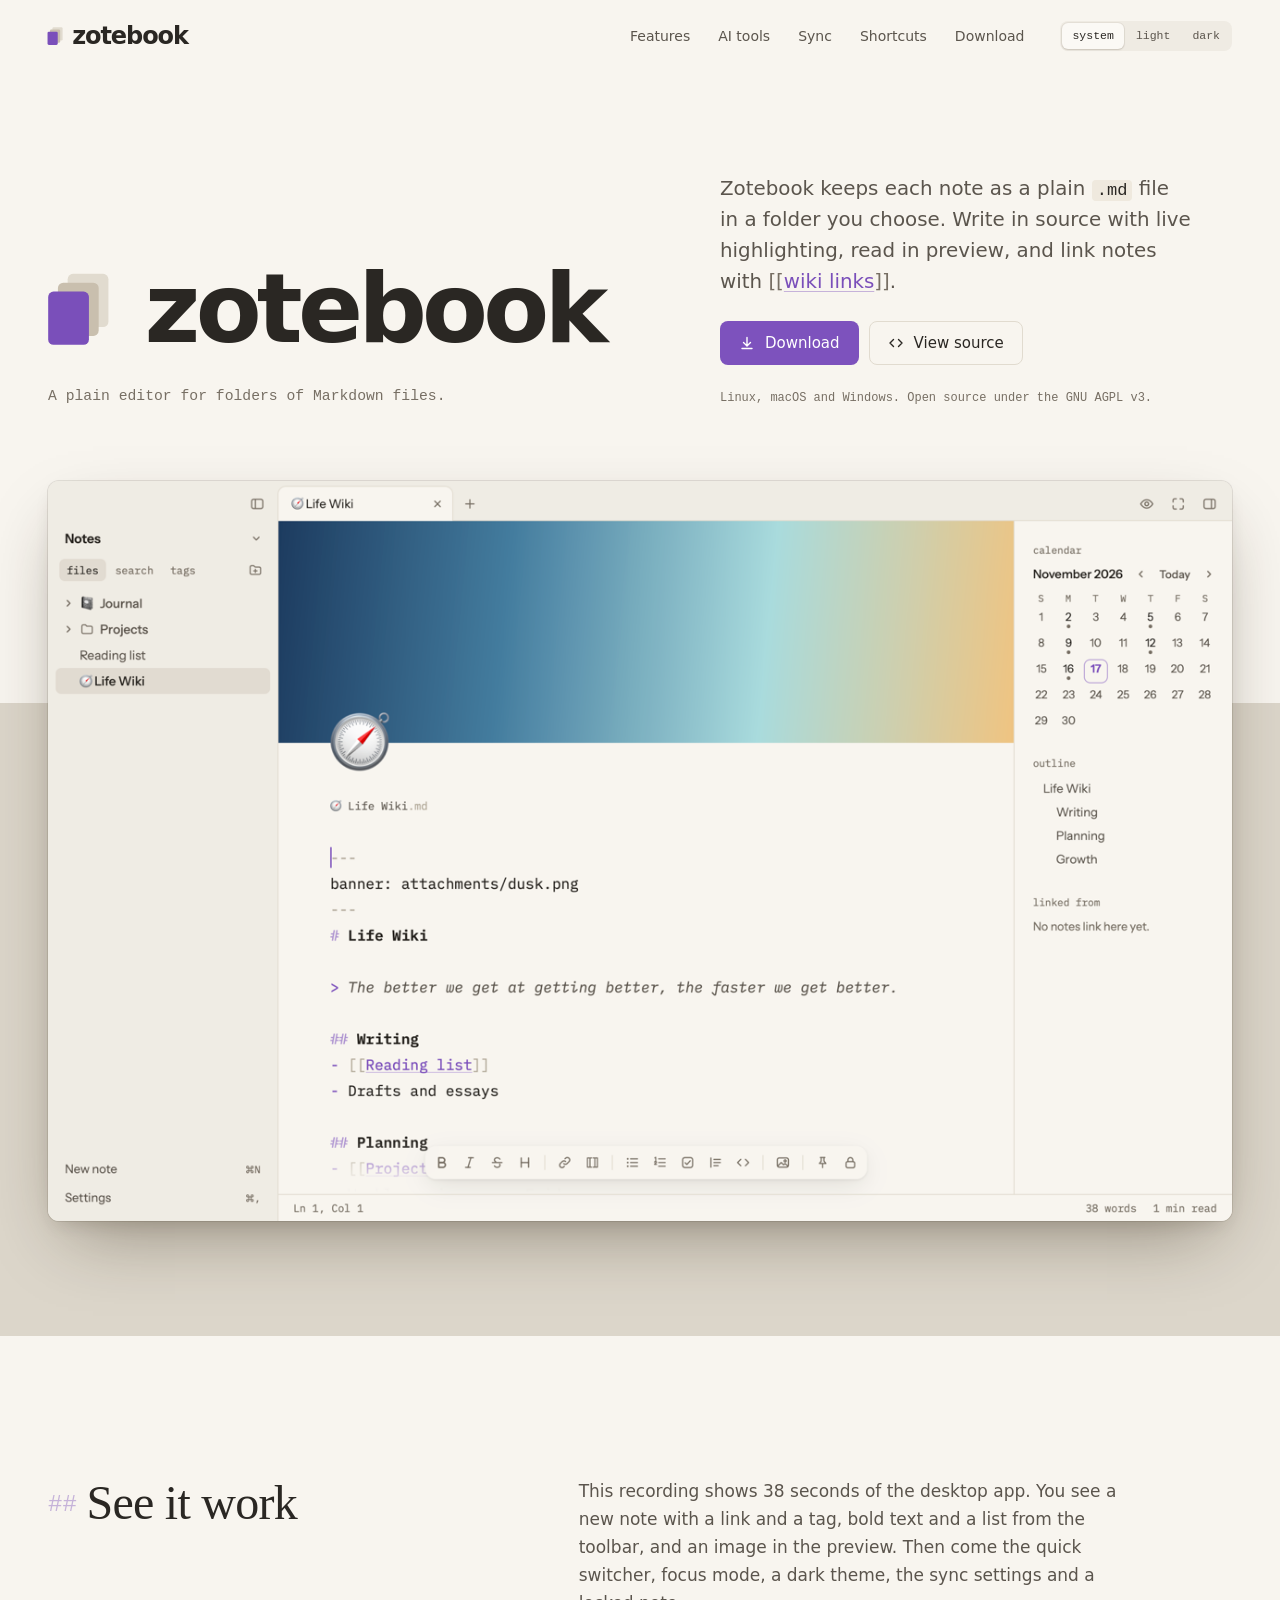
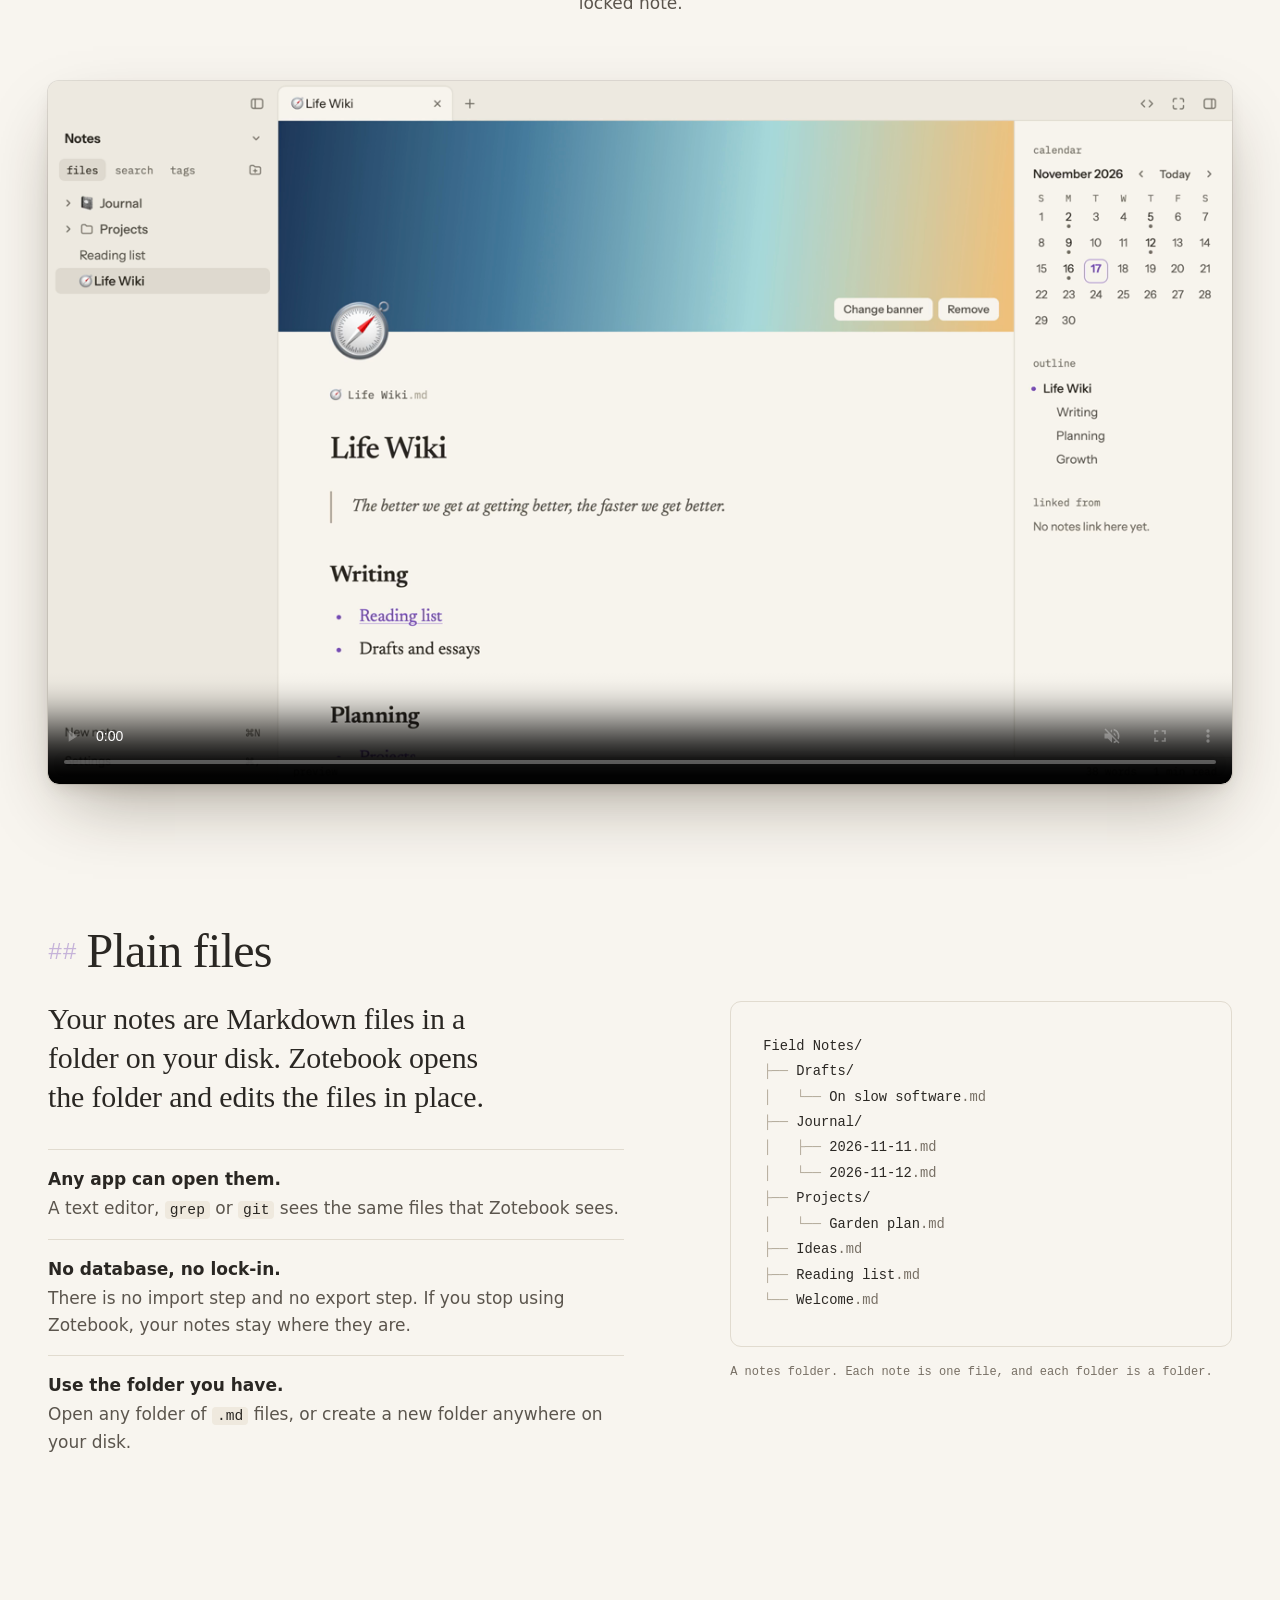
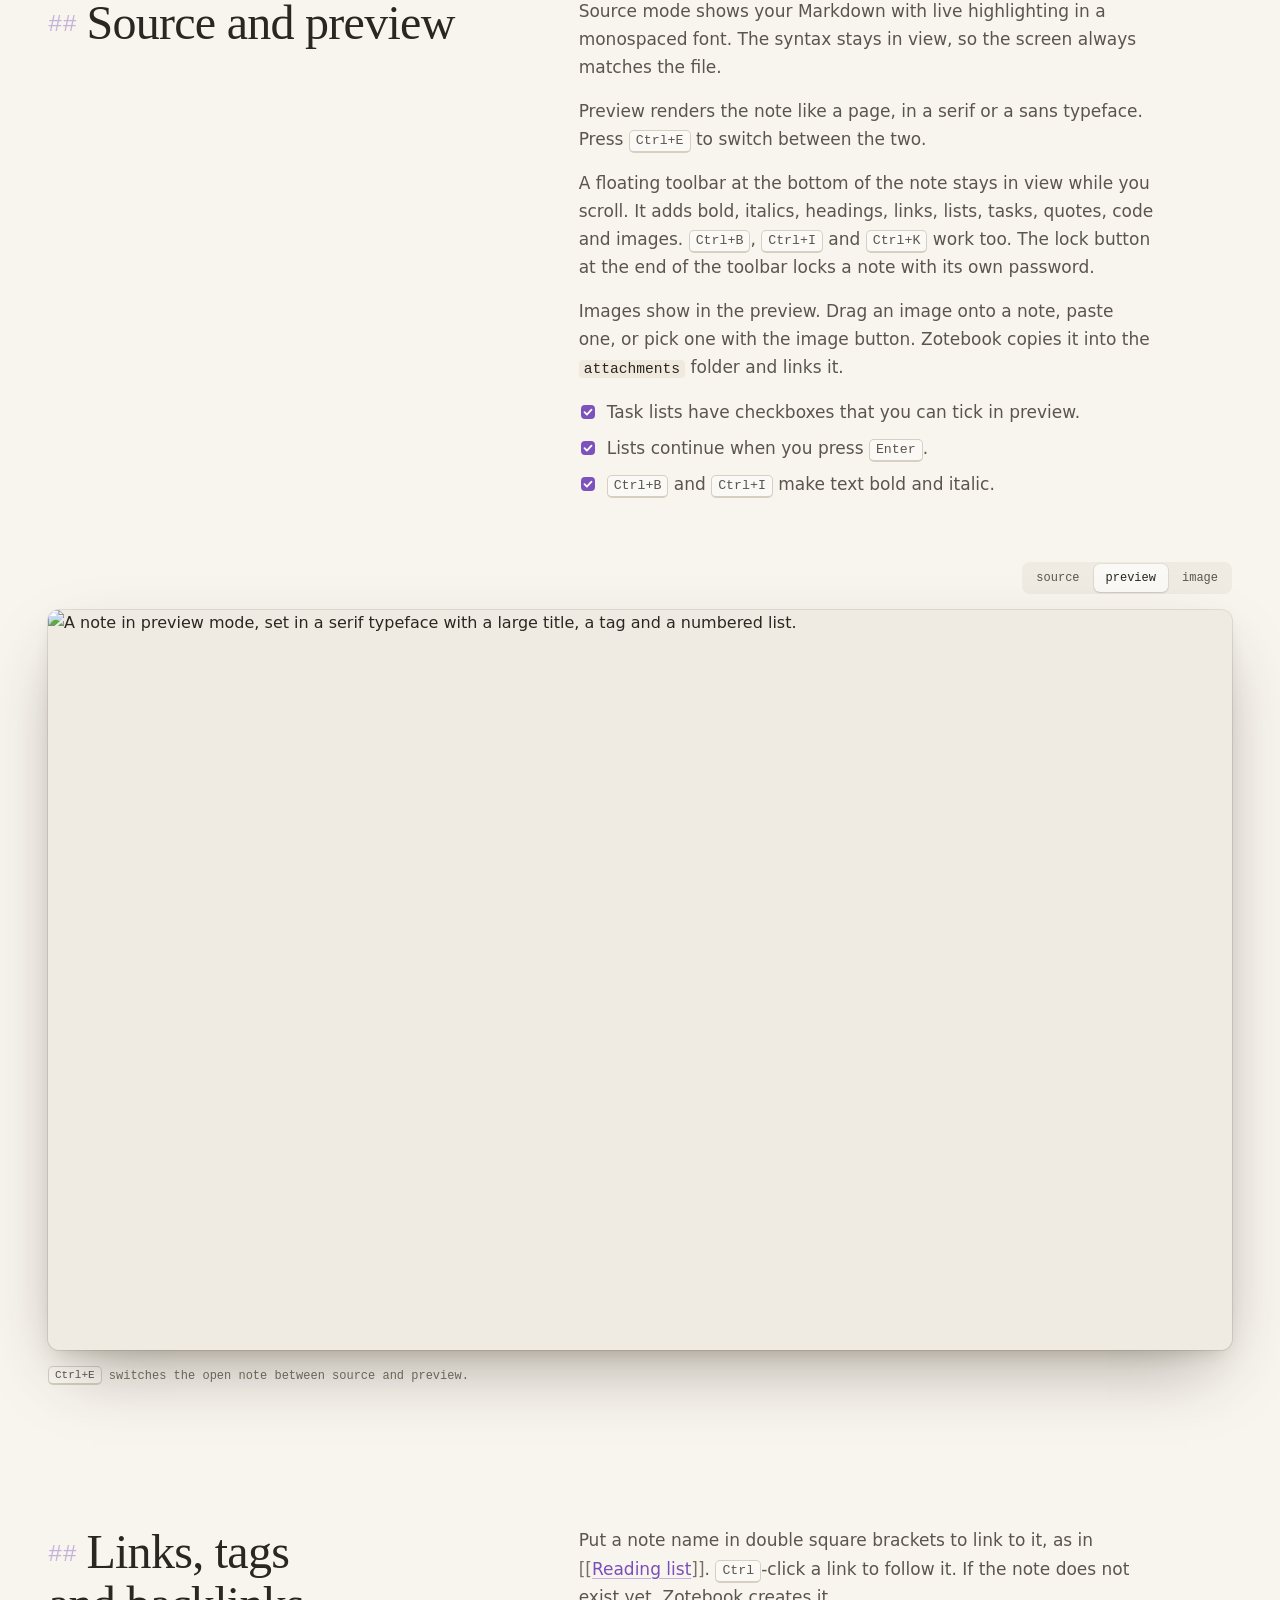
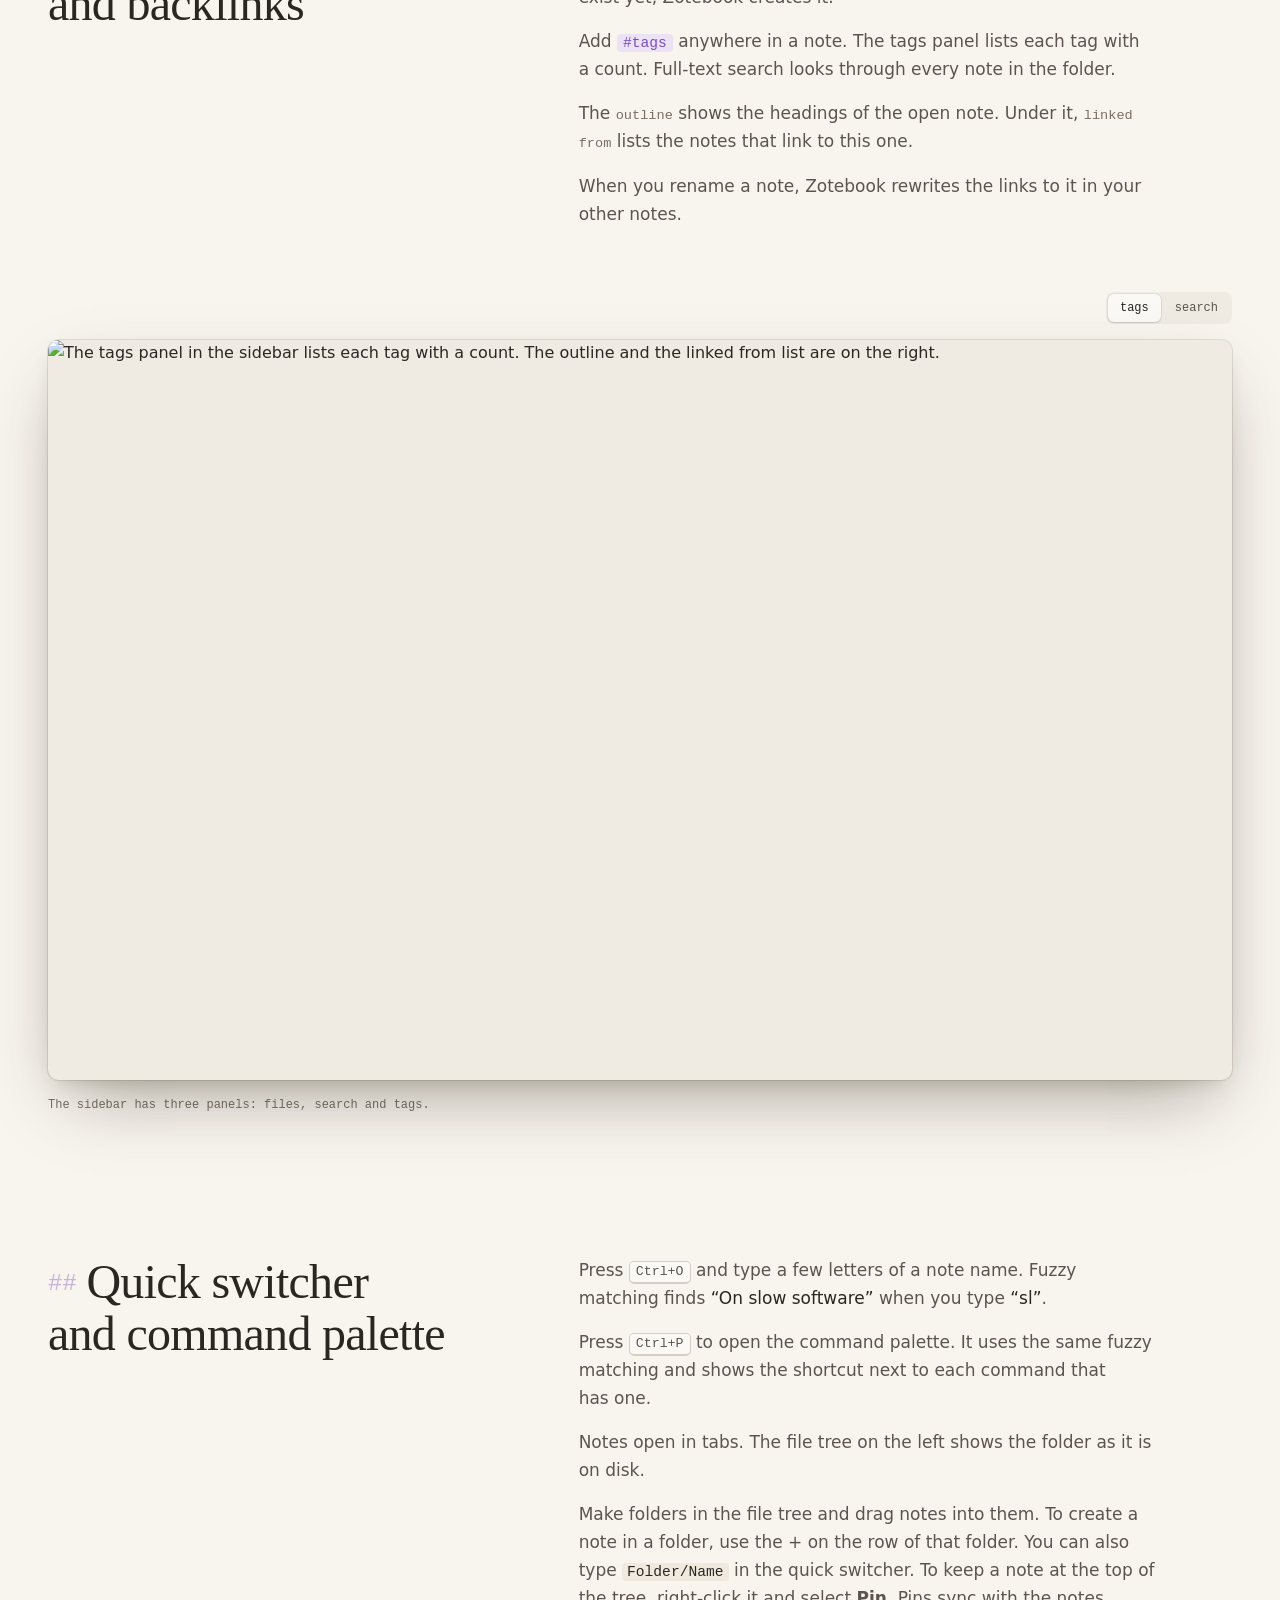
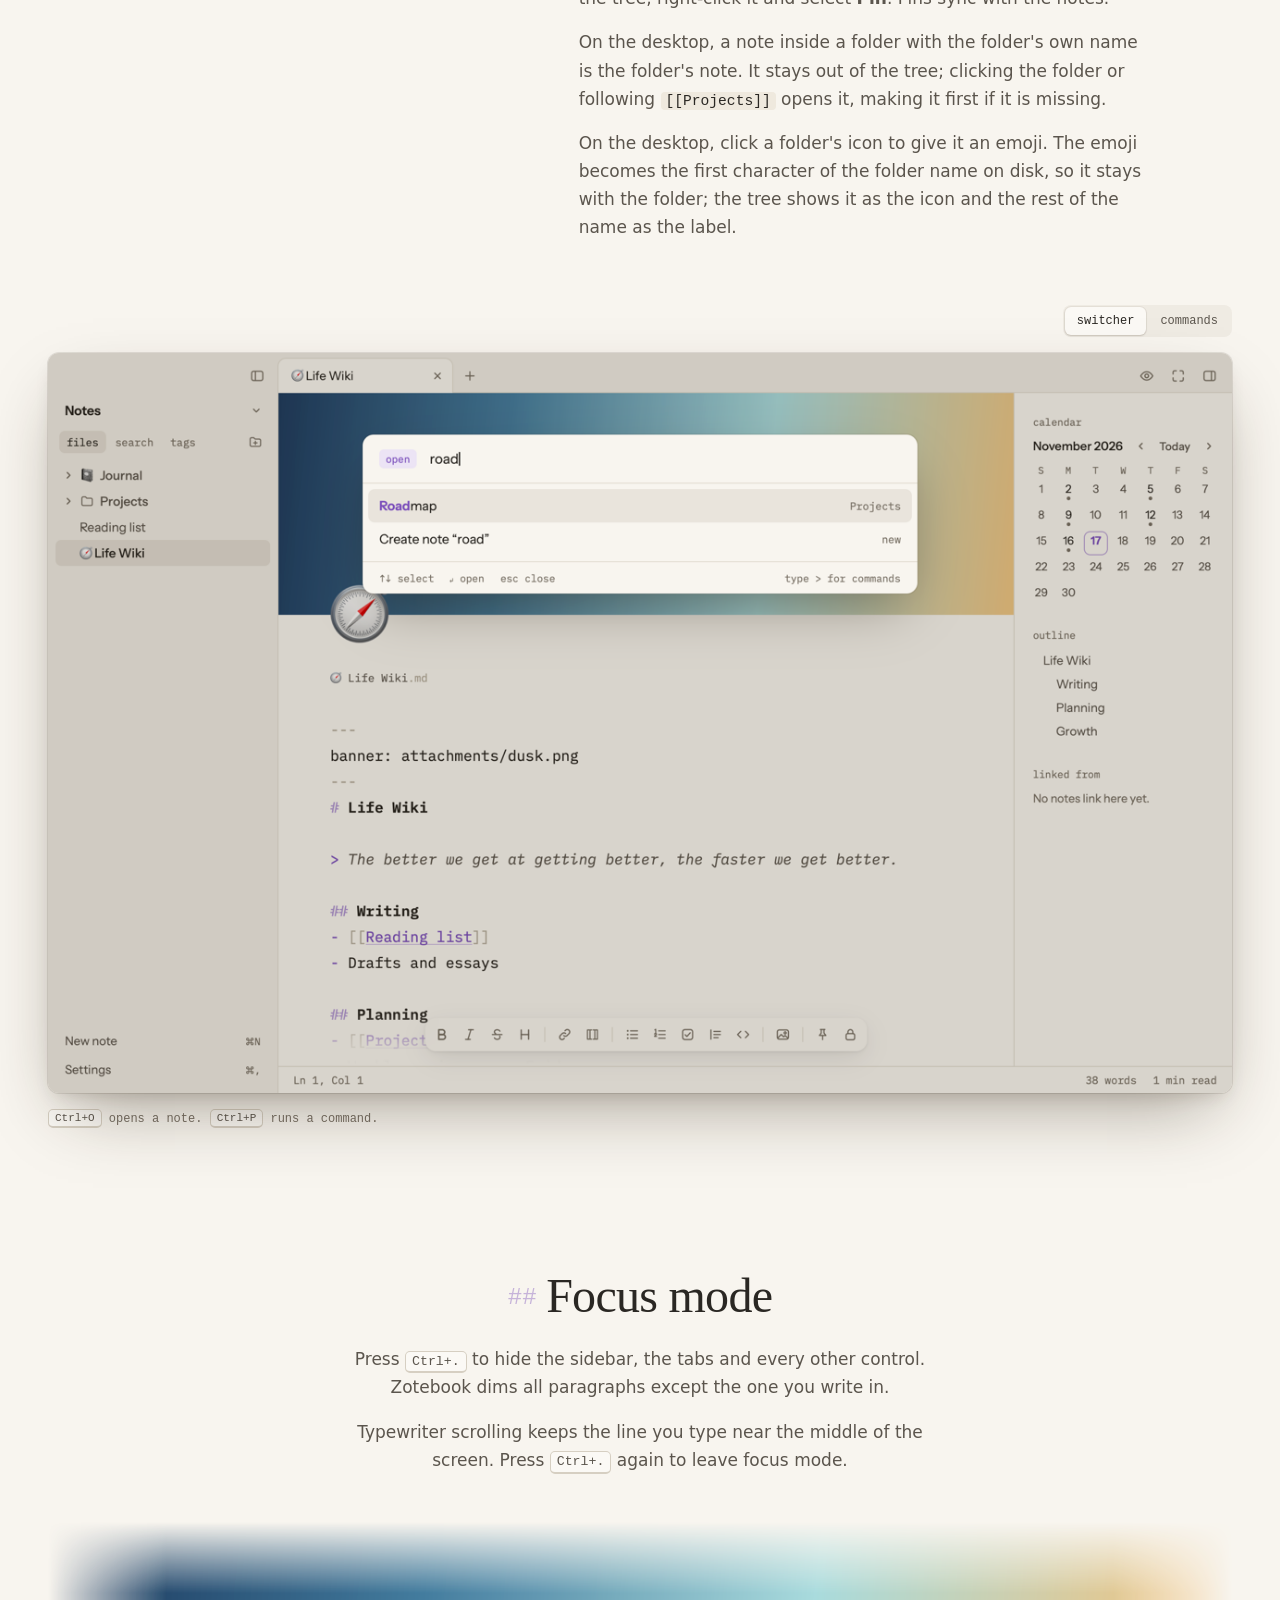
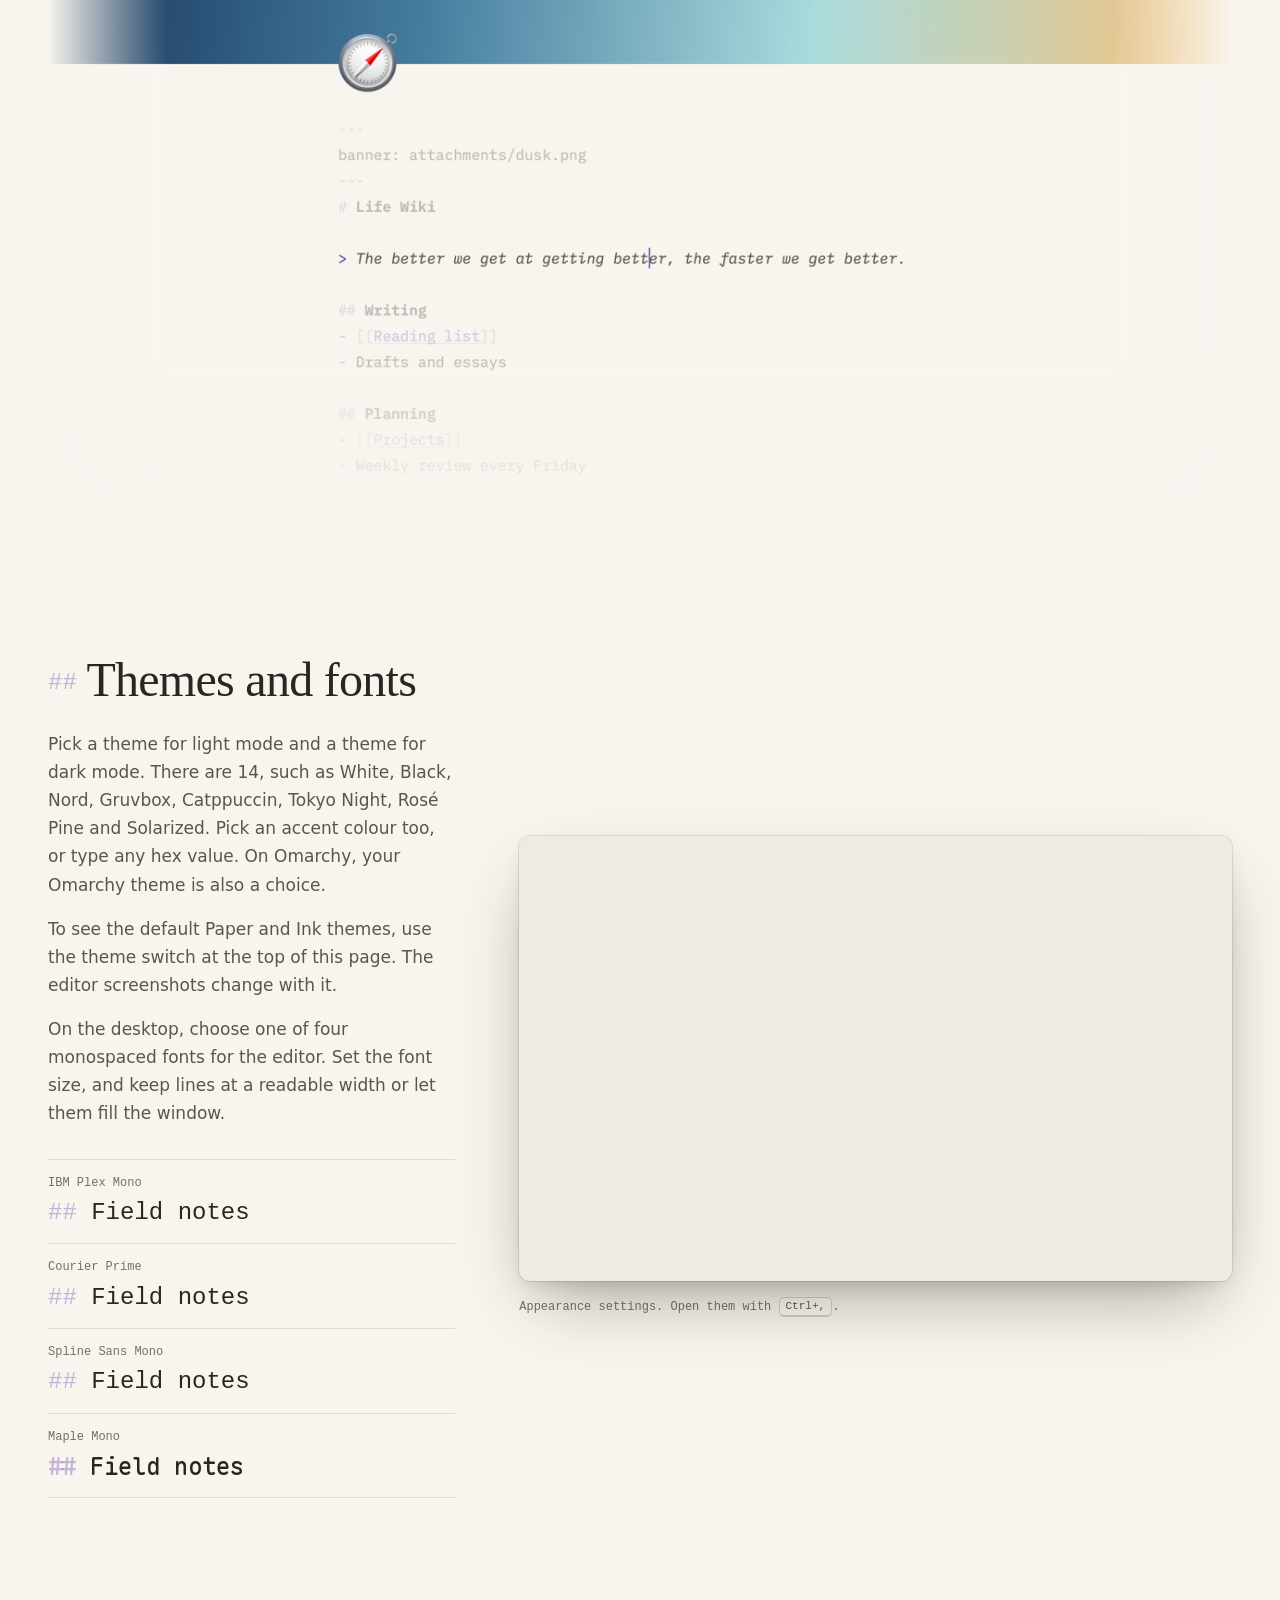
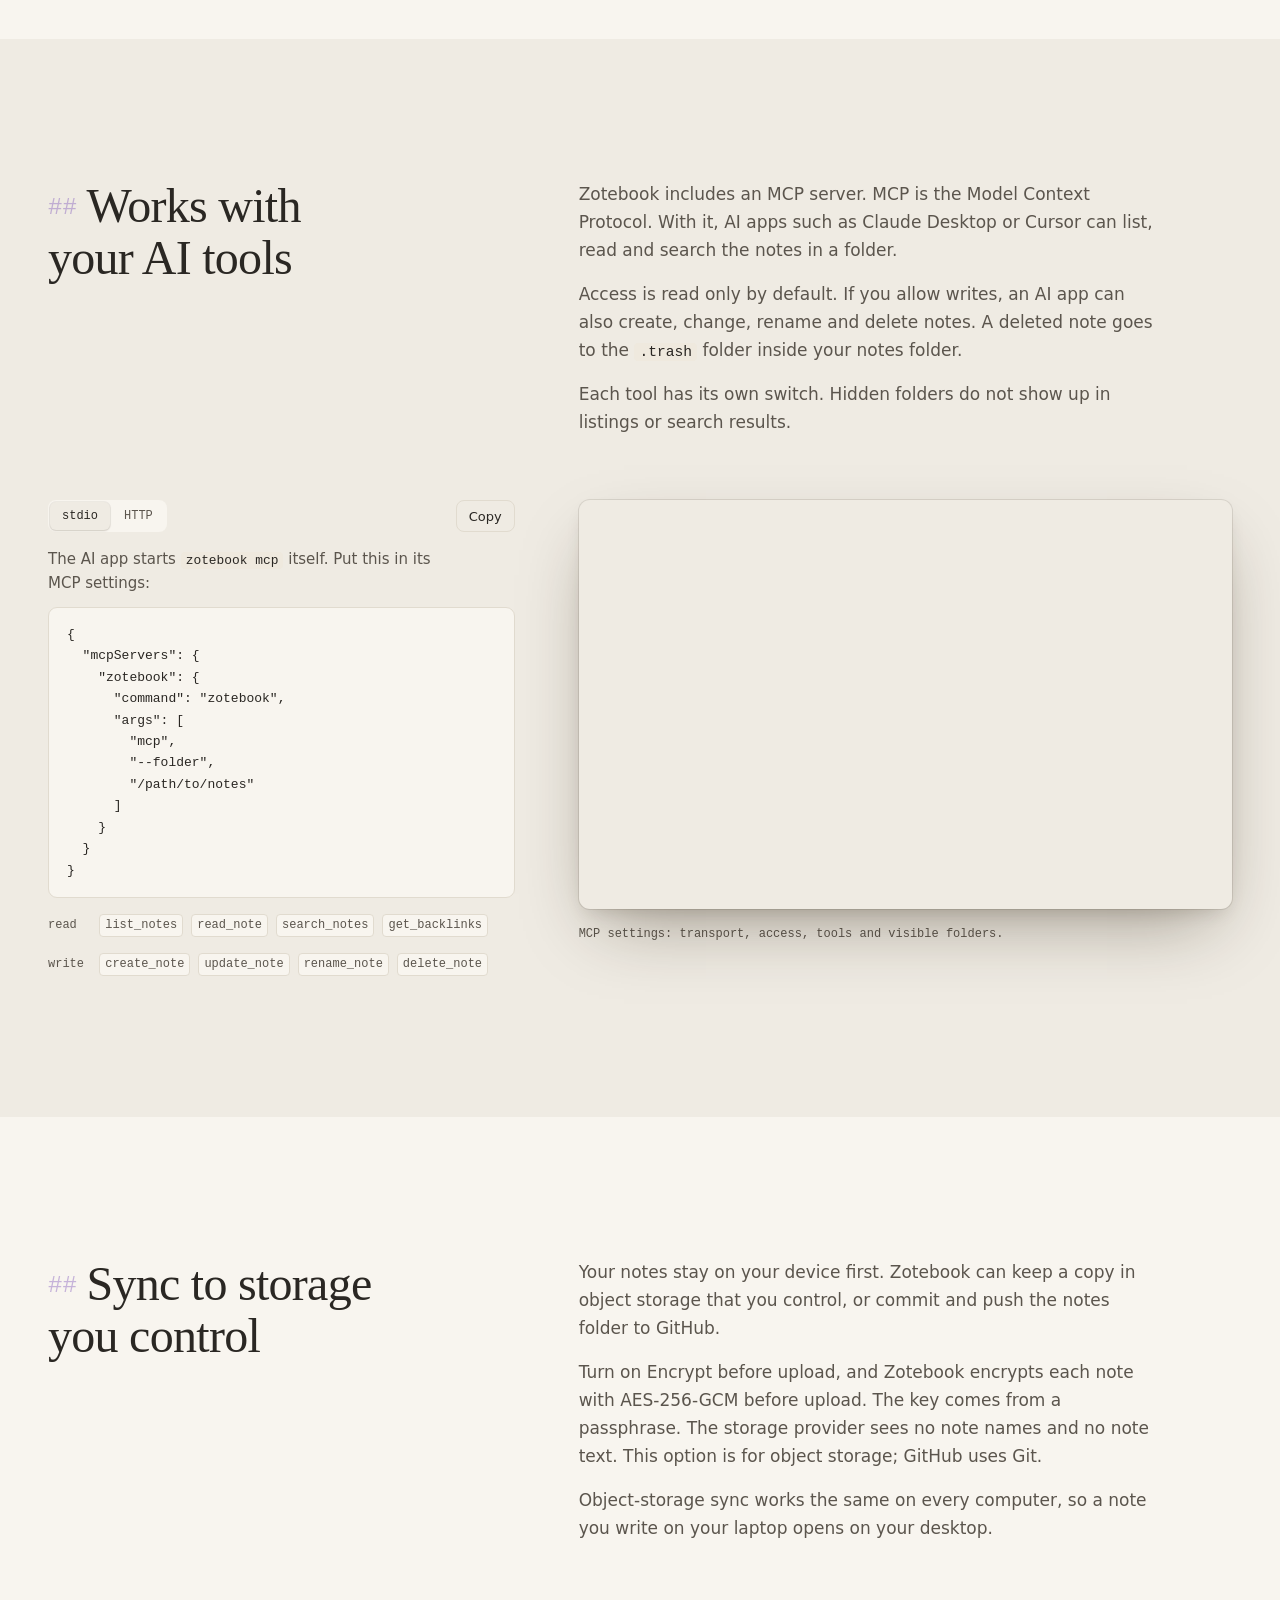
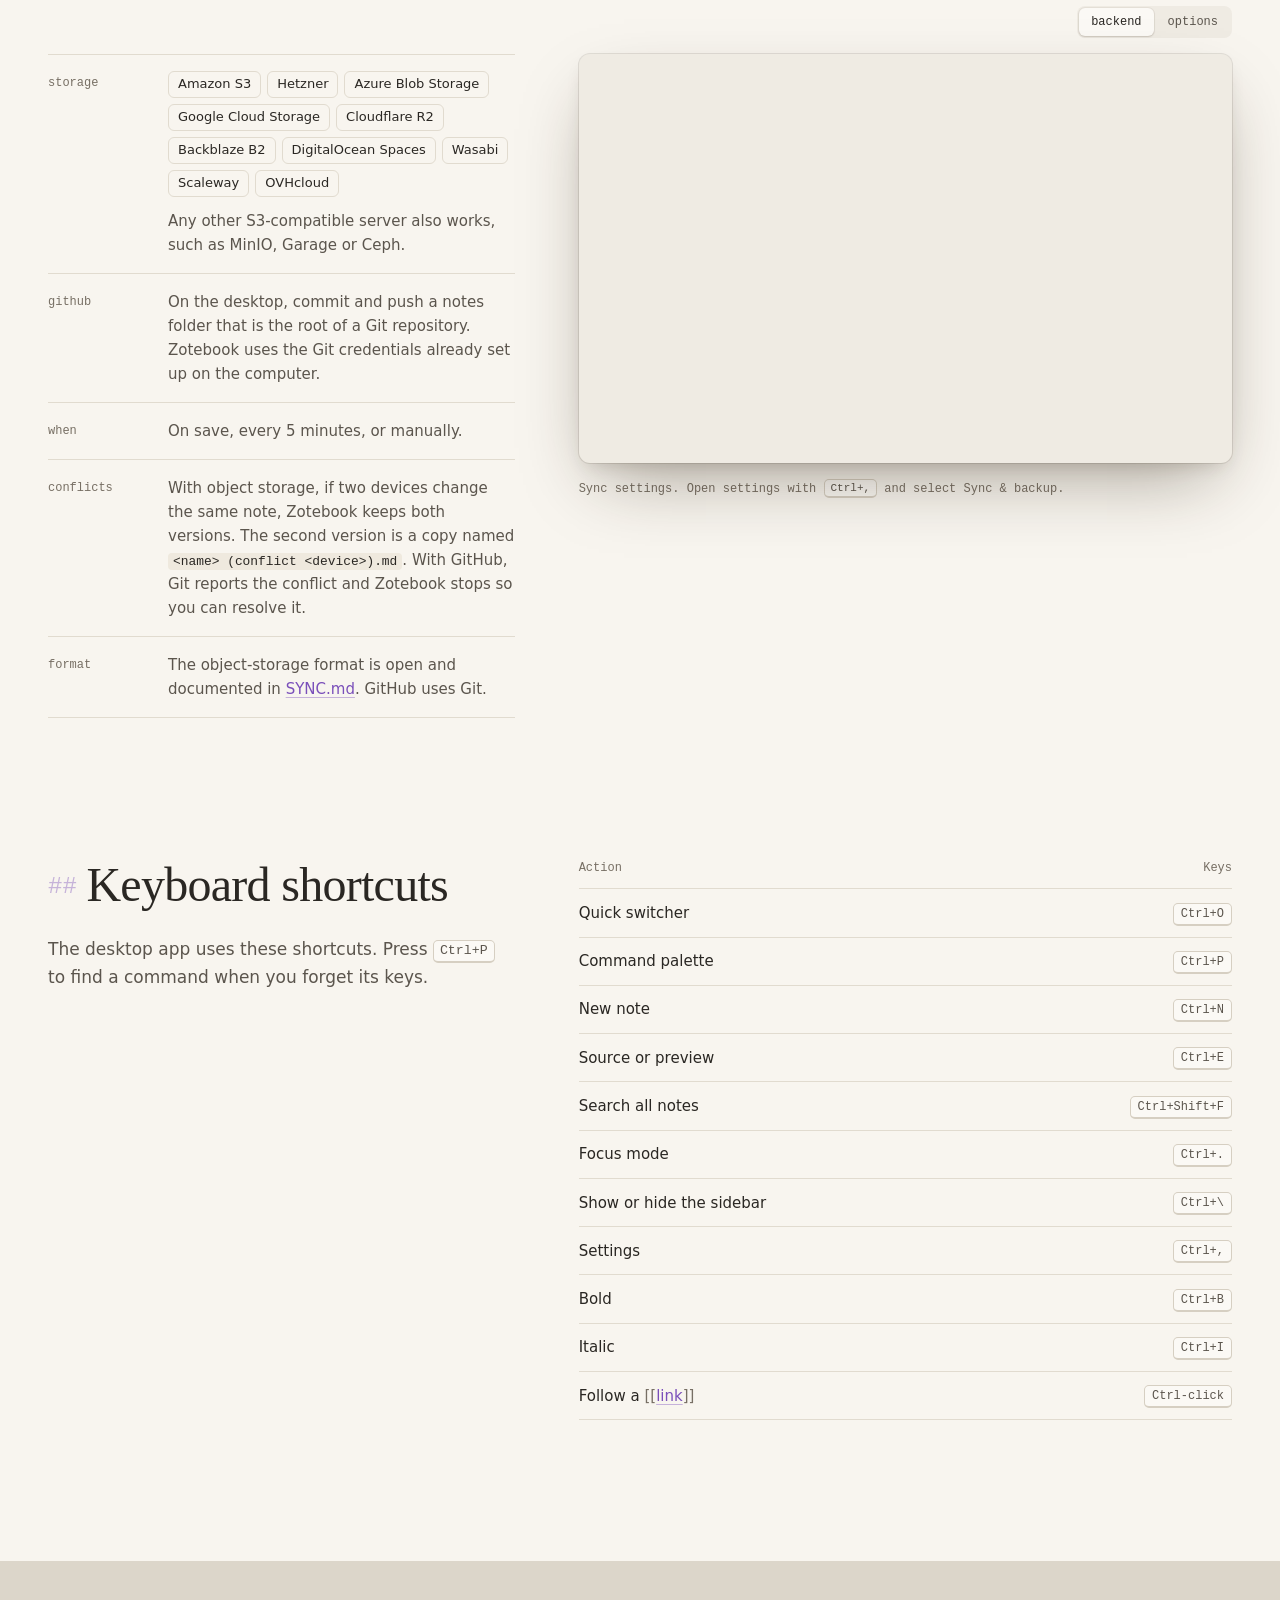
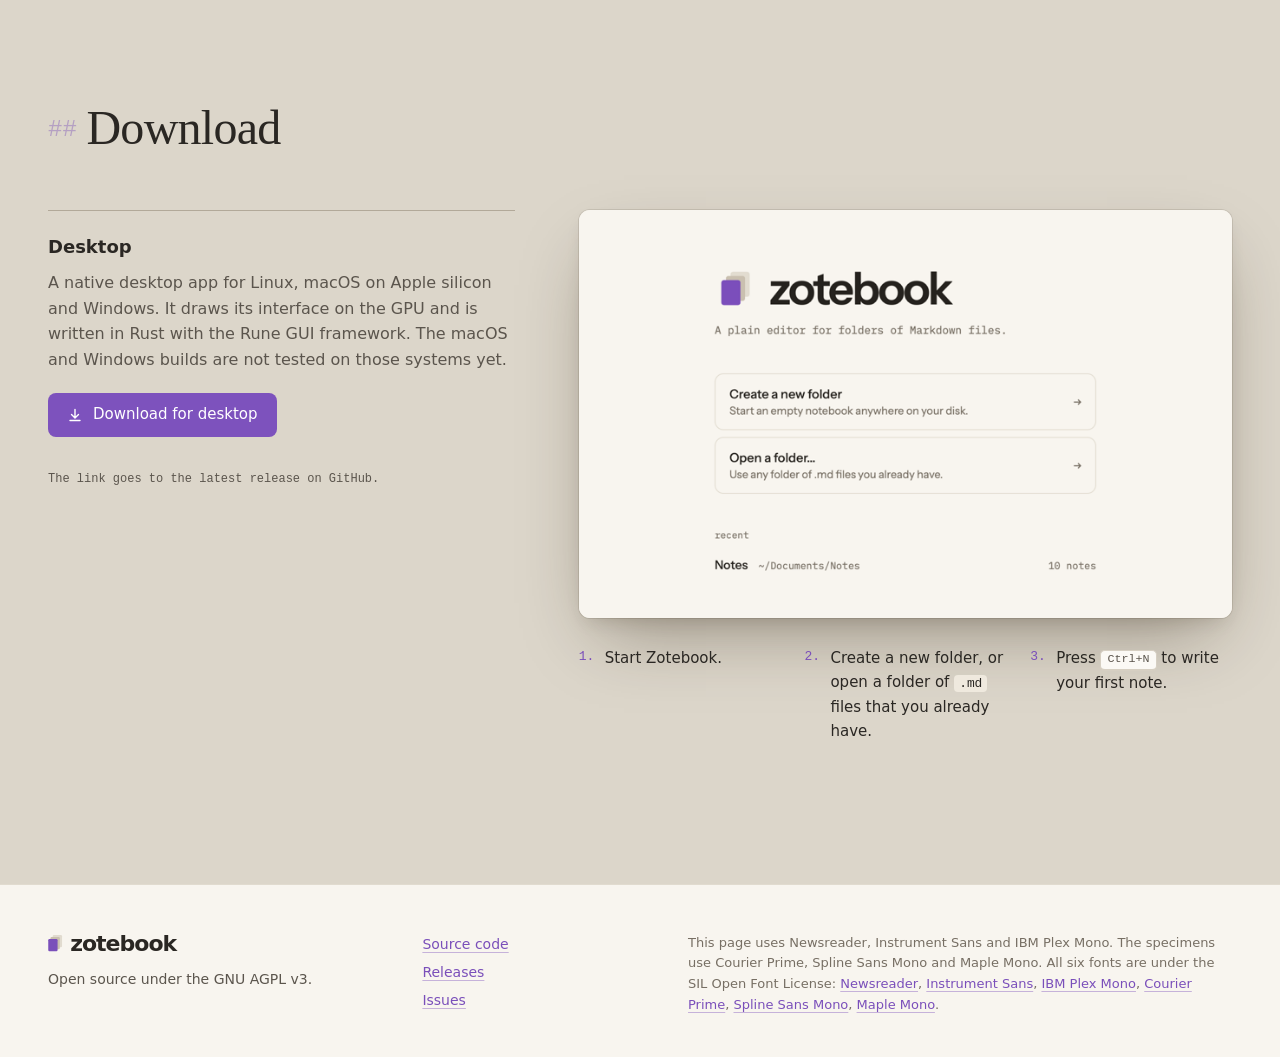
==== commit 3c4dc942: "Relicense Zotebook under the AGPL 3.0 or later Zotebook is now free software under the GNU Affero Ge" ====
--- a/site/index.html
+++ b/site/index.html
@@ -88,7 +88,7 @@
             <span>View source</span>
           </a>
         </div>
-        <p class="meta">Linux, macOS and Windows. Open source under the MIT licence.</p>
+        <p class="meta">Linux, macOS and Windows. Open source under the GNU AGPL v3.</p>
       </div>
     </div>
     <div class="hero-stage">
@@ -481,7 +481,7 @@
   <div class="wrap footer-grid">
     <div>
       <p class="lockup lockup--footer"><svg class="mark" viewBox="0 0 100 100" aria-hidden="true" focusable="false"><rect class="mark-back" x="38" y="10" width="46" height="60" rx="6"/><rect class="mark-mid" x="27" y="20" width="46" height="60" rx="6"/><rect class="mark-front" x="16" y="30" width="46" height="60" rx="6"/></svg><span class="wordmark">zotebook</span></p>
-      <p class="footer-line">Open source under the MIT licence.</p>
+      <p class="footer-line">Open source under the GNU AGPL v3.</p>
     </div>
     <ul class="footer-links">
       <li><a href="#download" data-repo-path="">Source code</a></li>
